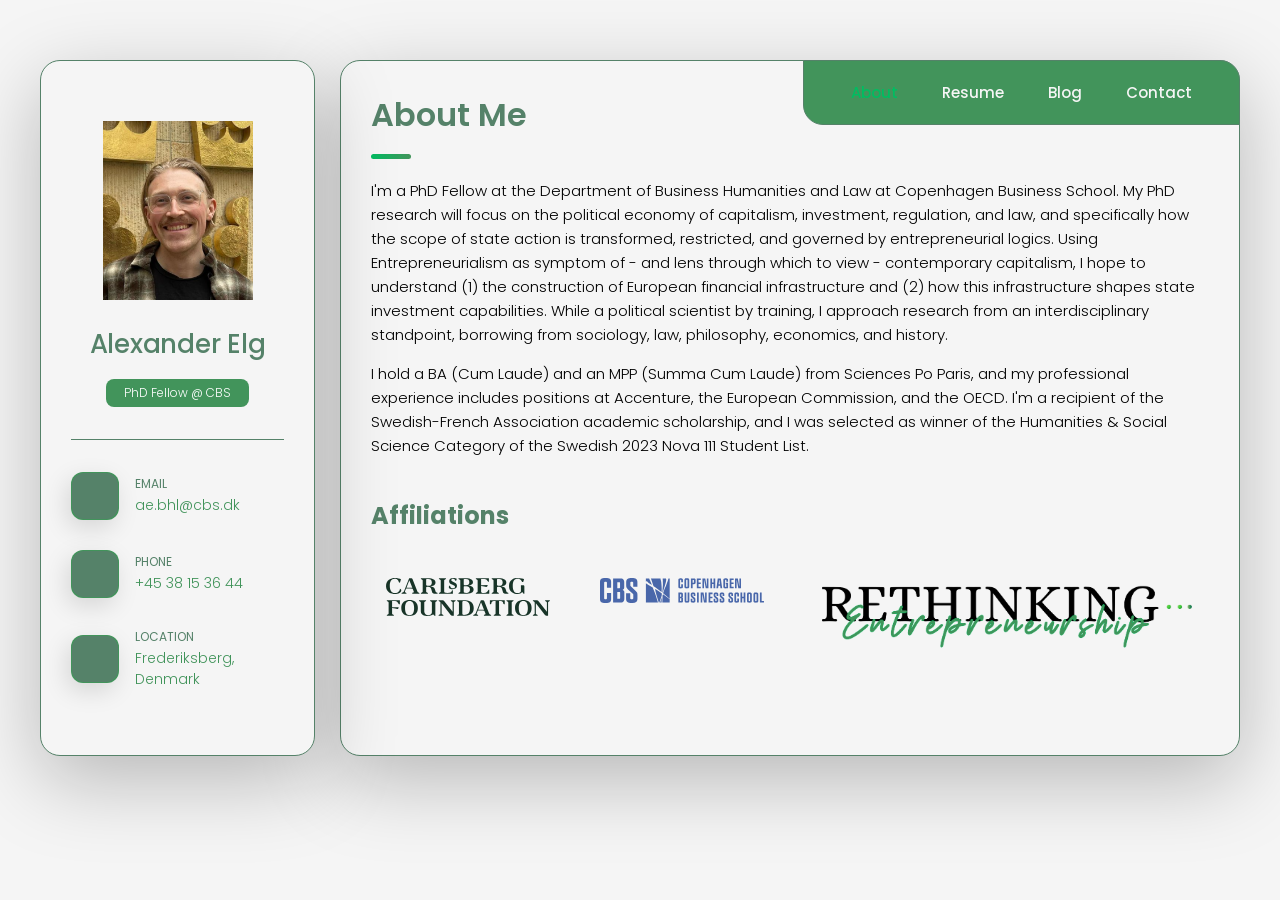
==== index.html @ 0d7ee481 "Update index.html" ====
<!DOCTYPE html>
<html lang="en">

<head>
  <meta charset="UTF-8">
  <meta http-equiv="X-UA-Compatible" content="IE=edge">
  <meta name="viewport" content="width=device-width, initial-scale=1.0">
  <title>Alexander Elg</title>

  <!--
    - favicon
  -->
  <link rel="shortcut icon" href="./assets/images/Entrepreneurship.png" type="image/x-icon">

  <!--
    - custom css link
  -->
  <link rel="stylesheet" href="./assets/css/style.css">

  <!--
    - google font link
  -->
  <link rel="preconnect" href="https://fonts.googleapis.com">
  <link rel="preconnect" href="https://fonts.gstatic.com" crossorigin>
  <link href="https://fonts.googleapis.com/css2?family=Poppins:wght@300;400;500;600&display=swap" rel="stylesheet">
</head>

<body>

  <!--
    - #MAIN
  -->

  <main>

    <!--
      - #SIDEBAR
    -->

    <aside class="sidebar" data-sidebar>

      <div class="sidebar-info">

        <figure class="avatar-box">
          <img src="./assets/images/profilepic.png" alt="Alexander Elg" width="80">
        </figure>

        <div class="info-content">
          <h1 class="name" title="Alexander Elg">Alexander Elg</h1>

          <p class="title">PhD Fellow @ CBS</p>
        </div>

        <button class="info_more-btn" data-sidebar-btn>
          <span>Show Contacts</span>

          <ion-icon name="chevron-down"></ion-icon>
        </button>

      </div>

      <div class="sidebar-info_more">

        <div class="separator"></div>

        <ul class="contacts-list">

          <li class="contact-item">

            <div class="icon-box">
              <ion-icon name="mail-outline"></ion-icon>
            </div>

            <div class="contact-info">
              <p class="contact-title">Email</p>

              <a href="mailto:ae.bhl@cbs.dk" class="contact-link">ae.bhl@cbs.dk</a>
            </div>

          </li>

          <li class="contact-item">

            <div class="icon-box">
              <ion-icon name="phone-portrait-outline"></ion-icon>
            </div>

            <div class="contact-info">
              <p class="contact-title">Phone</p>

              <a href="tel:+4538153644" class="contact-link">+45 38 15 36 44</a>
            </div>

          </li>

          <li class="contact-item">

            <div class="icon-box">
              <ion-icon name="location-outline"></ion-icon>
            </div>

            <div class="contact-info">
              <p class="contact-title">Location</p>

              <address>Frederiksberg, Denmark</address>
            </div>

          </li>

        </ul>

        <div class="separator"></div>

        <ul class="social-list">

          <li class="social-item">
            <a href="https://www.linkedin.com/in/alexanderelg/" class="social-link">
              <ion-icon name="logo-linkedin"></ion-icon>
            </a>
          </li>

          <li class="social-item">
            <a href="https://twitter.com/caeelg" class="social-link">
              <ion-icon name="logo-twitter"></ion-icon>
            </a>
          </li>

          <li class="social-item">
            <a href="#" class="social-link">
              <ion-icon name="logo-instagram"></ion-icon>
            </a>
          </li>

        </ul>

      </div>

    </aside>





    <!--
      - #main-content
    -->

    <div class="main-content">

      <!--
        - #NAVBAR
      -->

      <nav class="navbar">

        <ul class="navbar-list">

          <li class="navbar-item">
            <button class="navbar-link  active" data-nav-link>About</button>
          </li>

          <li class="navbar-item">
            <button class="navbar-link" data-nav-link>Resume</button>
          </li>
          <li class="navbar-item">
            <button class="navbar-link" data-nav-link>Blog</button>
          </li>
          <li class="navbar-item">
            <button class="navbar-link" data-nav-link>Contact</button>
          </li>

        </ul>

      </nav>





      <!--
        - #ABOUT
            <li class="navbar-item">
            <button class="navbar-link" data-nav-link>Research</button>
          </li>
      -->

      <article class="about  active" data-page="about">

        <header>
          <h2 class="h2 article-title">About me</h2>
        </header>

        <section class="about-text">
          <p>
           I'm a PhD Fellow at the Department of Business Humanities and Law at Copenhagen Business School. 
            My PhD research will focus on the political economy of capitalism, investment, regulation, and law, 
            and specifically how the scope of state action is transformed, restricted, and governed by entrepreneurial logics. 
            Using Entrepreneurialism as symptom of - and lens through which to view - contemporary capitalism, 
            I hope to understand (1) the construction of European financial infrastructure and 
            (2) how this infrastructure shapes state investment capabilities. While a political scientist by training, 
            I approach research from an interdisciplinary standpoint, borrowing from sociology, law, philosophy, economics, and history.
          </p>

          <p>
          I hold a BA (Cum Laude) and an MPP (Summa Cum Laude) from Sciences Po Paris, 
            and my professional experience includes positions at Accenture, the European Commission, 
            and the OECD. I'm a recipient of the Swedish-French Association academic scholarship, 
            and I was selected as winner of the Humanities & Social Science Category of the Swedish 2023 Nova 111 Student List.

          </p>
        </section>


        <!--
          - service
      
        
        <section class="service">

          <h3 class="h3 service-title">Publications</h3>

          <ul class="service-list">

            <li class="service-item">

              <div class="service-icon-box">
                <img src="./assets/images/icon-design.svg
                " alt="design icon" width="40">
              </div>

              <div class="service-content-box">
                <h4 class="h4 service-item-title">Web design</h4>

                <p class="service-item-text">
                  The most modern and high-quality design made at a professional level.
                </p>
              </div>

            </li>

            <li class="service-item">

              <div class="service-icon-box">
                <img src="./assets/images/icon-dev.svg" alt="Web development icon" width="40">
              </div>

              <div class="service-content-box">
                <h4 class="h4 service-item-title">Web development</h4>

                <p class="service-item-text">
                  High-quality development of sites at the professional level.
                </p>
              </div>

            </li>

            <li class="service-item">

              <div class="service-icon-box">
                <img src="./assets/images/icon-app.svg" alt="mobile app icon" width="40">
              </div>

              <div class="service-content-box">
                <h4 class="h4 service-item-title">Mobile apps</h4>

                <p class="service-item-text">
                  Professional development of applications for iOS and Android.
                </p>
              </div>

            </li>

            <li class="service-item">

              <div class="service-icon-box">
                <img src="./assets/images/icon-photo.svg" alt="camera icon" width="40">
              </div>

              <div class="service-content-box">
                <h4 class="h4 service-item-title">Photography</h4>

                <p class="service-item-text">
                  I make high-quality photos of any category at a professional level.
                </p>
              </div>

            </li>

          </ul>

        </section>

        -->
        <!--
          - testimonials
        -->
        <!--
        <section class="testimonials">

          <h3 class="h3 testimonials-title">Testimonials</h3>

          <ul class="testimonials-list has-scrollbar">

            <li class="testimonials-item">
              <div class="content-card" data-testimonials-item>

                <figure class="testimonials-avatar-box">
                  <img src="./assets/images/avatar-1.png" alt="Daniel lewis" width="60" data-testimonials-avatar>
                </figure>

                <h4 class="h4 testimonials-item-title" data-testimonials-title>Daniel lewis</h4>

                <div class="testimonials-text" data-testimonials-text>
                  <p>
                    Richard was hired to create a corporate identity. We were very pleased with the work done. She has a
                    lot of experience
                    and is very concerned about the needs of client. Lorem ipsum dolor sit amet, ullamcous cididt
                    consectetur adipiscing
                    elit, seds do et eiusmod tempor incididunt ut laborels dolore magnarels alia.
                  </p>
                </div>

              </div>
            </li>

            <li class="testimonials-item">
              <div class="content-card" data-testimonials-item>

                <figure class="testimonials-avatar-box">
                  <img src="./assets/images/avatar-2.png" alt="Jessica miller" width="60" data-testimonials-avatar>
                </figure>

                <h4 class="h4 testimonials-item-title" data-testimonials-title>Jessica miller</h4>

                <div class="testimonials-text" data-testimonials-text>
                  <p>
                    Richard was hired to create a corporate identity. We were very pleased with the work done. She has a
                    lot of experience
                    and is very concerned about the needs of client. Lorem ipsum dolor sit amet, ullamcous cididt
                    consectetur adipiscing
                    elit, seds do et eiusmod tempor incididunt ut laborels dolore magnarels alia.
                  </p>
                </div>

              </div>
            </li>

            <li class="testimonials-item">
              <div class="content-card" data-testimonials-item>

                <figure class="testimonials-avatar-box">
                  <img src="./assets/images/avatar-3.png" alt="Emily evans" width="60" data-testimonials-avatar>
                </figure>

                <h4 class="h4 testimonials-item-title" data-testimonials-title>Emily evans</h4>

                <div class="testimonials-text" data-testimonials-text>
                  <p>
                    Richard was hired to create a corporate identity. We were very pleased with the work done. She has a
                    lot of experience
                    and is very concerned about the needs of client. Lorem ipsum dolor sit amet, ullamcous cididt
                    consectetur adipiscing
                    elit, seds do et eiusmod tempor incididunt ut laborels dolore magnarels alia.
                  </p>
                </div>

              </div>
            </li>

            <li class="testimonials-item">
              <div class="content-card" data-testimonials-item>

                <figure class="testimonials-avatar-box">
                  <img src="./assets/images/avatar-4.png" alt="Henry william" width="60" data-testimonials-avatar>
                </figure>

                <h4 class="h4 testimonials-item-title" data-testimonials-title>Henry william</h4>

                <div class="testimonials-text" data-testimonials-text>
                  <p>
                    Richard was hired to create a corporate identity. We were very pleased with the work done. She has a
                    lot of experience
                    and is very concerned about the needs of client. Lorem ipsum dolor sit amet, ullamcous cididt
                    consectetur adipiscing
                    elit, seds do et eiusmod tempor incididunt ut laborels dolore magnarels alia.
                  </p>
                </div>

              </div>
            </li>

          </ul>

        </section>


        <!--
          - testimonials modal
        -->

        <div class="modal-container" data-modal-container>

          <div class="overlay" data-overlay></div>

          <section class="testimonials-modal">

            <button class="modal-close-btn" data-modal-close-btn>
              <ion-icon name="close-outline"></ion-icon>
            </button>

            <div class="modal-img-wrapper">
              <figure class="modal-avatar-box">
                <img src="./assets/images/avatar-1.png" alt="Daniel lewis" width="80" data-modal-img>
              </figure>

              <img src="./assets/images/icon-quote.svg" alt="quote icon">
            </div>

            <div class="modal-content">

              <h4 class="h3 modal-title" data-modal-title>Daniel lewis</h4>

              <time datetime="2021-06-14">14 June, 2021</time>

              <div data-modal-text>
                <p>
                  Richard was hired to create a corporate identity. We were very pleased with the work done. She has a
                  lot of experience
                  and is very concerned about the needs of client. Lorem ipsum dolor sit amet, ullamcous cididt
                  consectetur adipiscing
                  elit, seds do et eiusmod tempor incididunt ut laborels dolore magnarels alia.
                </p>
              </div>

            </div>

          </section>

        </div>

        <!--
          - clients
        -->

        <section class="clients">

          <h3 class="h3 clients-title">Affiliations</h3>

          <ul class="clients-list has-scrollbar">

            <li class="clients-item">
              <a href="https://www.carlsbergfondet.dk/en">
                <img src="./assets/images/CBgreen.svg" alt="client logo">
              </a>
            </li>

            <li class="clients-item">
              <a href="https://www.cbs.dk/en">
                <img src="./assets/images/CBSlogo_extended_rgb_blue.svg" alt="client logo">
              </a>
            </li>

            <li class="clients-item">
              <a href="https://www.rethinkingentrepreneurship.com/">
                <img src="./assets/images/reship.png" alt="client logo">
              </a>
            </li>

          </ul>

        </section>

      </article>





      <!--
        - #RESUME
      -->

      <article class="resume" data-page="resume">

        <header>
          <h2 class="h2 article-title">Resume</h2>
        </header>

        <section class="timeline">

          <div class="title-wrapper">
            <div class="icon-box">
              <ion-icon name="book-outline"></ion-icon>
            </div>

            <h3 class="h3">Education</h3>
          </div>

          <ol class="timeline-list">

            <li class="timeline-item">

              <h4 class="h4 timeline-item-title">Sciences Po Paris</h4>

              <span>2021 — 2023</span>

              <p class="timeline-text">
                Master of Public Policy, Management & Public Affairs and Political Science Research (summa cum laude/top 1 %).
              <p class="timeline-text"> I was selected as one of 20 Sciences Po students to participate in the 2022 Global Public Policy Network conference </p>
              <p class="timeline-text"> I was selected as one of 10 students from the School of Public Affairs to take part in the Research Track: an intensive research-focused programme on top of my regular course load preparing me for a career in social science research</p>
              </p>

            </li>

            <li class="timeline-item">

              <h4 class="h4 timeline-item-title">McGill University</h4>

              <span>2018 — 2019</span>

              <p class="timeline-text">
              Exchange year  
              </p>
              <p class="timeline-text">
                Activities and societies: Staff Writer for the European Students' Society
                Member of the Cross-country Skiing Team
              </p>

            </li>

            <li class="timeline-item">

              <h4 class="h4 timeline-item-title">Sciences Po Paris</h4>

              <span>2016 — 2019</span>

              <p class="timeline-text">
                BA, Political Science and International Law (cum laude/top 10 %)
              </p>
              <p class="timeline-text">
                Activities and societies: Volleyball team, cheerleading team, arts magazine, musical association
              </p>

            </li>

          </ol>

        </section>

        <section class="timeline">

          <div class="title-wrapper">
            <div class="icon-box">
              <ion-icon name="book-outline"></ion-icon>
            </div>

            <h3 class="h3">Experience</h3>
          </div>

          <ol class="timeline-list">

            <li class="timeline-item">

              <h4 class="h4 timeline-item-title"> Intern @ OECD</h4>

              <span>May 2022 — August 2022</span>

              <p class="timeline-text">
                As public policy intern at the OECD (CFE/EST division), I performed highquality research under the auspices of the "SME Scale-Up Phase II"-project (co-funded with the European Commission) to better understand the role of network linkages in SME internationalisation efforts. The work primarily involved policy mapping, framework conceptualisation, and report drafting.
              </p>

            </li>

            <li class="timeline-item">

              <h4 class="h4 timeline-item-title">Legal and Policy Assistant @ European Commission</h4>

              <span>Mar 2021 — Sep 2021</span>

              <p class="timeline-text">
                As Legal and Policy Assistant at DG GROW, I provided qualified support to line units and coordinated the competition policy-related inputs of DG GROW, DG CNECT, and DG DEFIS to the Commission's 2022 Work Programme, in addition to serving as the case handler for COVID-related State Aid notifications.
              </p>
              <p class="timeline-text">
                As part of DG GROW's Competition Team, I followed- and helped coordinate the directorate's position on various competition policy initiatives. These principally included the Vertical- and Horizontal Block Exemption Regulations and their associated Guidelines; the Climate-, Energy-, and Environmental Aid Guidelines; and the clarification of certain competition law principles applicable to the solo self-employed. Additionally, I served as the case handler for COVID-related State Aid notifications.
              </p>
              <p class="timeline-text">
                As part of DG GROW's Postal Services Team, I contributed to the evaluations of the Postal Services Directive and the Cross-Border Parcel Regulation, by among other things building a database of user needs surveys across the Union. I also attended meetings with the Universal Postal Union and a range of different stakeholders in the sector, from national postal services to international logistics companies to trailblazers in the parcel locker segment. I gained a solid understanding of the European postal- and logistics market, both from a regulatory and a business standpoint.
              </p>
              <p class="timeline-text">
                As part of DG GROW's concessions team, I contributed to the evaluation of the Concessions Directive, and gained valuable insights about water governance in Europe as part of the evaluation of the drinking water exclusion of that directive.
              </p>

            </li>

            <li class="timeline-item">

              <h4 class="h4 timeline-item-title">Content Review Analyst @ Accenture</h4>

              <span>Aug 2019 — Jan 2020</span>

              <p class="timeline-text">
                I performed quality control and policy compliance overview for media content aimed primarily at the Nordic market in order to ensure that what was delivered to the final costumer was in line with local laws and regulations. The role included continuous compliance monitoring, close communication and collaboration with both the client and the content delivery partners, and beta-testing of new tools and workflows for the client.
              </p>

            </li>

          </ol>

        </section>
        <!--
        <section class="skill">

          <h3 class="h3 skills-title">My skills</h3>

          <ul class="skills-list content-card">

            <li class="skills-item">

              <div class="title-wrapper">
                <h5 class="h5">Web design</h5>
                <data value="80">80%</data>
              </div>

              <div class="skill-progress-bg">
                <div class="skill-progress-fill" style="width: 80%;"></div>
              </div>

            </li>

            <li class="skills-item">

              <div class="title-wrapper">
                <h5 class="h5">Graphic design</h5>
                <data value="70">70%</data>
              </div>

              <div class="skill-progress-bg">
                <div class="skill-progress-fill" style="width: 70%;"></div>
              </div>

            </li>

            <li class="skills-item">

              <div class="title-wrapper">
                <h5 class="h5">Branding</h5>
                <data value="90">90%</data>
              </div>

              <div class="skill-progress-bg">
                <div class="skill-progress-fill" style="width: 90%;"></div>
              </div>

            </li>

            <li class="skills-item">

              <div class="title-wrapper">
                <h5 class="h5">WordPress</h5>
                <data value="50">50%</data>
              </div>

              <div class="skill-progress-bg">
                <div class="skill-progress-fill" style="width: 50%;"></div>
              </div>

            </li>

          </ul>

        </section>
-->
      </article>





      <!--
        - #PORTFOLIO
      -->

      <article class="research" data-page="research">

        <header>
          <h2 class="h2 article-title">Research</h2>
        </header>

        <section class="projects">

          <ul class="filter-list">

            <li class="filter-item">
              <button class="active" data-filter-btn>All</button>
            </li>

            <li class="filter-item">
              <button data-filter-btn>Web design</button>
            </li>

            <li class="filter-item">
              <button data-filter-btn>Applications</button>
            </li>

            <li class="filter-item">
              <button data-filter-btn>Web development</button>
            </li>

          </ul>

          <div class="filter-select-box">

            <button class="filter-select" data-select>

              <div class="select-value" data-selecct-value>Select category</div>

              <div class="select-icon">
                <ion-icon name="chevron-down"></ion-icon>
              </div>

            </button>

            <ul class="select-list">

              <li class="select-item">
                <button data-select-item>All</button>
              </li>

              <li class="select-item">
                <button data-select-item>Web design</button>
              </li>

              <li class="select-item">
                <button data-select-item>Applications</button>
              </li>

              <li class="select-item">
                <button data-select-item>Web development</button>
              </li>

            </ul>

          </div>

          <ul class="project-list">

            <li class="project-item  active" data-filter-item data-category="web development">
              <a href="#">

                <figure class="project-img">
                  <div class="project-item-icon-box">
                    <ion-icon name="eye-outline"></ion-icon>
                  </div>

                  <img src="./assets/images/project-1.jpg" alt="finance" loading="lazy">
                </figure>

                <h3 class="project-title">Finance</h3>

                <p class="project-category">Web development</p>

              </a>
            </li>

            <li class="project-item  active" data-filter-item data-category="web development">
              <a href="#">

                <figure class="project-img">
                  <div class="project-item-icon-box">
                    <ion-icon name="eye-outline"></ion-icon>
                  </div>

                  <img src="./assets/images/project-2.png" alt="orizon" loading="lazy">
                </figure>

                <h3 class="project-title">Orizon</h3>

                <p class="project-category">Web development</p>

              </a>
            </li>

            <li class="project-item  active" data-filter-item data-category="web design">
              <a href="#">

                <figure class="project-img">
                  <div class="project-item-icon-box">
                    <ion-icon name="eye-outline"></ion-icon>
                  </div>

                  <img src="./assets/images/project-3.jpg" alt="fundo" loading="lazy">
                </figure>

                <h3 class="project-title">Fundo</h3>

                <p class="project-category">Web design</p>

              </a>
            </li>

            <li class="project-item  active" data-filter-item data-category="applications">
              <a href="#">

                <figure class="project-img">
                  <div class="project-item-icon-box">
                    <ion-icon name="eye-outline"></ion-icon>
                  </div>

                  <img src="./assets/images/project-4.png" alt="brawlhalla" loading="lazy">
                </figure>

                <h3 class="project-title">Brawlhalla</h3>

                <p class="project-category">Applications</p>

              </a>
            </li>

            <li class="project-item  active" data-filter-item data-category="web design">
              <a href="#">

                <figure class="project-img">
                  <div class="project-item-icon-box">
                    <ion-icon name="eye-outline"></ion-icon>
                  </div>

                  <img src="./assets/images/project-5.png" alt="dsm." loading="lazy">
                </figure>

                <h3 class="project-title">DSM.</h3>

                <p class="project-category">Web design</p>

              </a>
            </li>

            <li class="project-item  active" data-filter-item data-category="web design">
              <a href="#">

                <figure class="project-img">
                  <div class="project-item-icon-box">
                    <ion-icon name="eye-outline"></ion-icon>
                  </div>

                  <img src="./assets/images/project-6.png" alt="metaspark" loading="lazy">
                </figure>

                <h3 class="project-title">MetaSpark</h3>

                <p class="project-category">Web design</p>

              </a>
            </li>

            <li class="project-item  active" data-filter-item data-category="web development">
              <a href="#">

                <figure class="project-img">
                  <div class="project-item-icon-box">
                    <ion-icon name="eye-outline"></ion-icon>
                  </div>

                  <img src="./assets/images/project-7.png" alt="summary" loading="lazy">
                </figure>

                <h3 class="project-title">Summary</h3>

                <p class="project-category">Web development</p>

              </a>
            </li>

            <li class="project-item  active" data-filter-item data-category="applications">
              <a href="#">

                <figure class="project-img">
                  <div class="project-item-icon-box">
                    <ion-icon name="eye-outline"></ion-icon>
                  </div>

                  <img src="./assets/images/project-8.jpg" alt="task manager" loading="lazy">
                </figure>

                <h3 class="project-title">Task Manager</h3>

                <p class="project-category">Applications</p>

              </a>
            </li>

            <li class="project-item  active" data-filter-item data-category="web development">
              <a href="#">

                <figure class="project-img">
                  <div class="project-item-icon-box">
                    <ion-icon name="eye-outline"></ion-icon>
                  </div>

                  <img src="./assets/images/project-9.png" alt="arrival" loading="lazy">
                </figure>

                <h3 class="project-title">Arrival</h3>

                <p class="project-category">Web development</p>

              </a>
            </li>

          </ul>

        </section>

      </article>





      <!--
        - #BLOG
      -->

      <article class="blog" data-page="blog">

        <header>
          <h2 class="h2 article-title">Blog</h2>
        </header>

        <section class="blog-posts">

          <ul class="blog-posts-list">

            <li class="blog-post-item">
              <a href="#">

                <figure class="blog-banner-box">
                  <img src="./assets/images/time.jpg" alt="Time" loading="lazy">
                </figure>

                <div class="blog-content">

                  <div class="blog-meta">
                    <p class="blog-category">Miscellaneous</p>

                    <span class="dot"></span>

                    <time datetime="2022-02-23">Nov 30, 2023</time>
                  </div>

                  <h3 class="h3 blog-item-title">About time</h3>

                  <p class="blog-text">
                    I have recently been thinking a lot about how we relate to time.
                  </p>

                </div>

              </a>
            </li>

            

          </ul>

        </section>

      </article>





      <!--
        - #CONTACT
      -->

      <article class="contact" data-page="contact">

        <header>
          <h2 class="h2 article-title">Contact</h2>
        </header>

        <section class="mapbox" data-mapbox>
          <figure>
            <iframe src="https://www.google.com/maps/embed?pb=!1m14!1m12!1m3!1d3629.0476289180624!2d12.526794508670264!3d55.680666661837584!2m3!1f0!2f0!3f0!3m2!1i1024!2i768!4f13.1!5e0!3m2!1sen!2sse!4v1701353109496!5m2!1sen!2sse" 
              width="400" height="300" loading="lazy"></iframe>
          </figure>
        </section>

        <section class="contact-form">

          <h3 class="h3 form-title">Contact Form</h3>

          <form action="#" class="form" data-form>

            <div class="input-wrapper">
              <input type="text" name="fullname" class="form-input" placeholder="Full name" required data-form-input>

              <input type="email" name="email" class="form-input" placeholder="Email address" required data-form-input>
            </div>

            <textarea name="message" class="form-input" placeholder="Your Message" required data-form-input></textarea>

            <button class="form-btn" type="submit" disabled data-form-btn>
              <ion-icon name="paper-plane"></ion-icon>
              <span>Send Message</span>
            </button>

          </form>

        </section>

      </article>

    </div>

  </main>






  <!--
    - custom js link
  -->
  <script src="./assets/js/script.js"></script>

  <!--
    - ionicon link
  -->
  <script type="module" src="https://unpkg.com/ionicons@5.5.2/dist/ionicons/ionicons.esm.js"></script>
  <script nomodule src="https://unpkg.com/ionicons@5.5.2/dist/ionicons/ionicons.js"></script>

</body>

</html>
---- assets/css/style.css ----
/*-----------------------------------*\
  #style.css
\*-----------------------------------*/


/**
 * copyright 2022 @codewithsadee
 */





/*-----------------------------------*\
  #CUSTOM PROPERTY
\*-----------------------------------*/

:root {

  /**
   * colors
   */

  /* gradient */

  --bg-gradient-onyx: linear-gradient(
    to bottom right, 
    hsl(240, 1%, 25%) 3%, 
    hsl(0, 0%, 19%) 97%
  );
  --bg-gradient-jet: linear-gradient(
    to bottom right, 
    hsla(240, 1%, 18%, 0.251) 0%, 
    hsla(240, 2%, 11%, 0) 100%
  ), hsl(240, 2%, 13%);
  --bg-gradient-yellow-1: linear-gradient(
    to bottom right, 
    hsl(45, 100%, 71%) 0%, 
    hsla(36, 100%, 69%, 0) 50%
  );
  --bg-gradient-yellow-2: linear-gradient(
    135deg, 
    hsla(45, 100%, 71%, 0.251) 0%, 
    hsla(35, 100%, 68%, 0) 59.86%
  ), hsl(240, 2%, 13%);
  --border-gradient-onyx: linear-gradient(
    to bottom right, 
    hsl(0, 0%, 25%) 0%, 
    hsla(0, 0%, 25%, 0) 50%
  );
  --border-gradient-green: linear-gradient(
    to bottom right,
    hsl(138, 38%, 42%) 0%,
    hsla(0,0,96%,0) 50%
  );
  --text-gradient-yellow: linear-gradient(
    to right, 
    hsl(45, 100%, 72%), 
    hsl(35, 100%, 68%)
  );
  --text-gradient-green: linear-gradient(
    to right,
    hsl(151, 100%, 37%),
    hsl(138, 38%, 42%)
  );

  /* solid */

  --jet: hsl(0, 0%, 22%);
  --green-middle: hsl(138, 38%, 42%);
  --green-dark: hsl(147, 21%, 42%);
  --green-light: hsl(151, 100%, 37%);
  --black: hsl(0, 0%, 0%);
  --bgwhite: hsl(0, 0%, 96%);
  
  --onyx: hsl(240, 1%, 17%);
  --eerie-black-1: hsl(240, 2%, 13%);
  --eerie-black-2: hsl(240, 2%, 12%);
  --smoky-black: hsl(0, 0%, 7%);
  --white-1: hsl(0, 0%, 100%);
  --white-2: hsl(0, 0%, 98%);
  --orange-yellow-crayola: hsl(45, 100%, 72%);
  --vegas-gold: hsl(45, 54%, 58%);
  --light-gray: hsl(0, 0%, 84%);
  --light-gray-70: hsla(0, 0%, 84%, 0.7);
  --bittersweet-shimmer: hsl(0, 43%, 51%);

  /**
   * typography
   */

  /* font-family */
  --ff-poppins: 'Poppins', sans-serif;

  /* font-size */
  --fs-1: 24px;
  --fs-2: 18px;
  --fs-3: 17px;
  --fs-4: 16px;
  --fs-5: 15px;
  --fs-6: 14px;
  --fs-7: 13px;
  --fs-8: 11px;

  /* font-weight */
  --fw-300: 300;
  --fw-400: 400;
  --fw-500: 500;
  --fw-600: 600;

  /**
   * shadow
   */
  
  --shadow-1: -4px 8px 24px hsla(0, 0%, 0%, 0.25);
  --shadow-2: 0 16px 30px hsla(0, 0%, 0%, 0.25);
  --shadow-3: 0 16px 40px hsla(0, 0%, 0%, 0.25);
  --shadow-4: 0 25px 50px hsla(0, 0%, 0%, 0.15);
  --shadow-5: 0 24px 80px hsla(0, 0%, 0%, 0.25);

  /**
   * transition
   */

  --transition-1: 0.25s ease;
  --transition-2: 0.5s ease-in-out;

}





/*-----------------------------------*\
  #RESET
\*-----------------------------------*/

*, *::before, *::after {
  margin: 0;
  padding: 0;
  box-sizing: border-box;
}

a { text-decoration: none; }

li { list-style: none; }

img, ion-icon, a, button, time, span { display: block; }

button {
  font: inherit;
  background: none;
  border: none;
  text-align: left;
  cursor: pointer;
}

input, textarea {
  display: block;
  width: 100%;
  background: none;
  font: inherit;
}

::selection {
  background: var(--green-light);
  color: var(--bgwhite);
}

:focus { outline-color: var(--green-light); }

html { font-family: var(--ff-poppins); }

body { background: var(--bgwhite); }





/*-----------------------------------*\
  #REUSED STYLE
\*-----------------------------------*/

.sidebar,
article {
  background: var(--bgwhite);
  border: 1px solid var(--green-dark);
  border-radius: 20px;
  padding: 15px;
  box-shadow: var(--shadow-1);
  z-index: 1;
}

.separator {
  width: 100%;
  height: 1px;
  background: var(--green-dark);
  margin: 16px 0;
}

.icon-box {
  position: relative;
  background: var(--green-middle);
  width: 30px;
  height: 30px;
  border-radius: 8px;
  display: flex;
  justify-content: center;
  align-items: center;
  font-size: 16px;
  color: var(--bgwhite);
  box-shadow: var(--shadow-1);
  z-index: 1;
}

.icon-box::before {
  content: "";
  position: absolute;
  inset: 1px;
  background: var(--green-dark);
  border-radius: inherit;
  z-index: -1;
}

.icon-box ion-icon { --ionicon-stroke-width: 35px; }

article { display: none; }

article.active {
  display: block;
  animation: fade 0.5s ease backwards;
}

@keyframes fade {
  0% { opacity: 0; }
  100% { opacity: 1; }
}

.h2,
.h3,
.h4,
.h5 {
  color: var(--green-dark);
  text-transform: capitalize;
}

.h2 { font-size: var(--fs-1); }

.h3 { font-size: var(--fs-2); }

.h4 { font-size: var(--fs-4); }

.h5 {
  font-size: var(--fs-7);
  font-weight: var(--fw-500);
}

.article-title {
  position: relative;
  padding-bottom: 7px;
}

.article-title::after {
  content: "";
  position: absolute;
  bottom: 0;
  left: 0;
  width: 30px;
  height: 3px;
  background: var(--text-gradient-green);
  border-radius: 3px;
}

.has-scrollbar::-webkit-scrollbar {
  width: 5px; /* for vertical scrollbar */
  height: 5px; /* for horizontal scrollbar */
}

.has-scrollbar::-webkit-scrollbar-track {
  background: var(--green-dark);
  border-radius: 5px;
}

.has-scrollbar::-webkit-scrollbar-thumb {
  background: var(--green-dark);
  border-radius: 5px;
}

.has-scrollbar::-webkit-scrollbar-button { width: 20px; }

.content-card {
  position: relative;
  background: var(--green-dark);
  padding: 15px;
  padding-top: 45px;
  border-radius: 14px;
  box-shadow: var(--shadow-2);
  cursor: pointer;
  z-index: 1;
}

.content-card::before {
  content: "";
  position: absolute;
  inset: 1px;
  background: var(--green-light);
  border-radius: inherit;
  z-index: -1;
}





/*-----------------------------------*\
  #MAIN
\*-----------------------------------*/

main {
  margin: 15px 12px;
  margin-bottom: 75px;
  min-width: 259px;
}





/*-----------------------------------*\
  #SIDEBAR
\*-----------------------------------*/

.sidebar {
  margin-bottom: 15px;
  max-height: 112px;
  overflow: hidden;
  transition: var(--transition-2);
}

.sidebar.active { max-height: 405px; }

.sidebar-info {
  position: relative;
  display: flex;
  justify-content: flex-start;
  align-items: center;
  gap: 15px;
}

.avatar-box {
  background: var(--bgwhite);
  border-radius: 20px;
}

.info-content .name {
  color: var(--green-dark);
  font-size: var(--fs-3);
  font-weight: var(--fw-500);
  letter-spacing: -0.25px;
  margin-bottom: 10px;
}

.info-content .title {
  color: var(--white-1);
  background: var(--green-middle);
  font-size: var(--fs-8);
  font-weight: var(--fw-300);
  width: max-content;
  padding: 3px 12px;
  border-radius: 8px;
}

.info_more-btn {
  position: absolute;
  top: -15px;
  right: -15px;
  border-radius: 0 15px;
  font-size: 13px;
  color: var(--bgwhite);
  background: var(--green-middle);
  padding: 10px;
  box-shadow: var(--shadow-2);
  transition: var(--transition-1);
  z-index: 1;
}

.info_more-btn::before {
  content: "";
  position: absolute;
  inset: 1px;
  border-radius: inherit;
  background: var(--green-middle);
  transition: var(--transition-1);
  z-index: -1;
}

.info_more-btn:hover,
.info_more-btn:focus { background: var(--green-dark); }

.info_more-btn:hover::before,
.info_more-btn:focus::before { background: var(--green-dark); }

.info_more-btn span { display: none; }

.sidebar-info_more {
  opacity: 0;
  visibility: hidden;
  transition: var(--transition-2);
}

.sidebar.active .sidebar-info_more {
  opacity: 1;
  visibility: visible;
}

.contacts-list {
  display: grid;
  grid-template-columns: 1fr;
  gap: 16px;
}

.contact-item {
  min-width: 100%;
  display: flex;
  align-items: center;
  gap: 16px;
}

.contact-info {
  max-width: calc(100% - 46px);
  width: calc(100% - 46px);
}

.contact-title {
  color: var(--green-dark);
  font-size: var(--fs-8);
  text-transform: uppercase;
  margin-bottom: 2px;
}

.contact-info :is(.contact-link, time, address) {
  color: var(--green-middle);
  font-size: var(--fs-7);
}

.contact-info address { font-style: normal; }

.social-list {
  display: flex;
  justify-content: flex-start;
  align-items: center;
  gap: 15px;
  padding-bottom: 4px;
  padding-left: 7px;
}

.social-item .social-link {
  color: var(--green-dark);
  font-size: 18px;
}


.social-item .social-link:hover { color: var(--green-light); }





/*-----------------------------------*\
  #NAVBAR
\*-----------------------------------*/

.navbar {
  position: fixed;
  bottom: 0;
  left: 0;
  width: 100%;
  background: var(--green-middle);
  backdrop-filter: blur(10px);
  border: 1px solid var(--green-dark);
  border-radius: 12px 12px 0 0;
  box-shadow: var(--shadow-2);
  z-index: 5;
}

.navbar-list {
  display: flex;
  flex-wrap: wrap;
  justify-content: center;
  align-items: center;
  padding: 0 10px;
}

.navbar-link {
  color: var(--bgwhite);
  font-size: var(--fs-8);
  padding: 20px 7px;
  transition: color var(--transition-1);
}

.navbar-link:hover,
.navbar-link:focus { color: var(--light-gray-70); }

.navbar-link.active { color: var(--green-light); }





/*-----------------------------------*\
  #ABOUT
\*-----------------------------------*/

.about .article-title { margin-bottom: 15px; }

.about-text {
  color: var(--black);
  font-size: var(--fs-6);
  font-weight: var(--fw-300);
  line-height: 1.6;
}

.about-text p { margin-bottom: 15px; }



/**
 * #service 
 */

.service { margin-bottom: 35px; }

.service-title { margin-bottom: 20px; }

.service-list {
  display: grid;
  grid-template-columns: 1fr;
  gap: 20px;
}

.service-item {
  position: relative;
  background: var(--border-gradient-onyx);
  padding: 20px;
  border-radius: 14px;
  box-shadow: var(--shadow-2);
  z-index: 1;
}

.service-item::before {
  content: "";
  position: absolute;
  inset: 1px;
  background: var(--bg-gradient-jet);
  border-radius: inherit;
  z-index: -1;
}

.service-icon-box { margin-bottom: 10px; }

.service-icon-box img { margin: auto; }

.service-content-box { text-align: center; }

.service-item-title { margin-bottom: 7px; }

.service-item-text {
  color: var(--light-gray);
  font-size: var(--fs-6);
  font-weight: var(--fw-3);
  line-height: 1.6;
}


/**
 * #testimonials 
 */

.testimonials { margin-bottom: 30px; }

.testimonials-title { margin-bottom: 20px; }

.testimonials-list {
  display: flex;
  justify-content: flex-start;
  align-items: flex-start;
  gap: 15px;
  margin: 0 -15px;
  padding: 25px 15px;
  padding-bottom: 35px;
  overflow-x: auto;
  scroll-behavior: smooth;
  overscroll-behavior-inline: contain;
  scroll-snap-type: inline mandatory;
}

.testimonials-item {
  min-width: 100%;
  scroll-snap-align: center;
}

.testimonials-avatar-box {
  position: absolute;
  top: 0;
  left: 0;
  transform: translate(15px, -25px);
  background: var(--bg-gradient-onyx);
  border-radius: 14px;
  box-shadow: var(--shadow-1);
}

.testimonials-item-title { margin-bottom: 7px; }

.testimonials-text {
  color: var(--light-gray);
  font-size: var(--fs-6);
  font-weight: var(--fw-300);
  line-height: 1.6;
  display: -webkit-box;
  line-clamp: 4;
  -webkit-line-clamp: 4;
  -webkit-box-orient: vertical;
  overflow: hidden;
}


/**
 * #testimonials-modal
 */

.modal-container {
  position: fixed;
  top: 0;
  left: 0;
  width: 100%;
  height: 100%;
  display: flex;
  justify-content: center;
  align-items: center;
  overflow-y: auto;
  overscroll-behavior: contain;
  z-index: 20;
  pointer-events: none;
  visibility: hidden;
}

.modal-container::-webkit-scrollbar { display: none; }

.modal-container.active {
  pointer-events: all;
  visibility: visible;
}

.overlay {
  position: fixed;
  top: 0;
  left: 0;
  width: 100%;
  height: 100vh;
  background: hsl(0, 0%, 5%);
  opacity: 0;
  visibility: hidden;
  pointer-events: none;
  z-index: 1;
  transition: var(--transition-1);
}

.overlay.active {
  opacity: 0.8;
  visibility: visible;
  pointer-events: all;
}

.testimonials-modal {
  background: var(--eerie-black-2);
  position: relative;
  padding: 15px;
  margin: 15px 12px;
  border: 1px solid var(--jet);
  border-radius: 14px;
  box-shadow: var(--shadow-5);
  transform: scale(1.2);
  opacity: 0;
  transition: var(--transition-1);
  z-index: 2;
}

.modal-container.active .testimonials-modal {
  transform: scale(1);
  opacity: 1;
}

.modal-close-btn {
  position: absolute;
  top: 15px;
  right: 15px;
  background: var(--onyx);
  border-radius: 8px;
  width: 32px;
  height: 32px;
  display: flex;
  justify-content: center;
  align-items: center;
  color: var(--white-2);
  font-size: 18px;
  opacity: 0.7;
}

.modal-close-btn:hover,
.modal-close-btn:focus { opacity: 1; }

.modal-close-btn ion-icon { --ionicon-stroke-width: 50px; }

.modal-avatar-box {
  background: var(--bg-gradient-onyx);
  width: max-content;
  border-radius: 14px;
  margin-bottom: 15px;
  box-shadow: var(--shadow-2);
}

.modal-img-wrapper > img { display: none; }

.modal-title { margin-bottom: 4px; }

.modal-content time {
  font-size: var(--fs-6);
  color: var(--light-gray-70);
  font-weight: var(--fw-300);
  margin-bottom: 10px;
}

.modal-content p {
  color: var(--light-gray);
  font-size: var(--fs-6);
  font-weight: var(--fw-300);
  line-height: 1.6;
}


/**
 * #clients 
 */

.clients { margin-bottom: 15px; }

.clients-list {
  display: flex;
  justify-content: flex-start;
  align-items: flex-start;
  gap: 15px;
  margin: 0 -15px;
  padding: 25px;
  padding-bottom: 25px;
  overflow-x: auto;
  scroll-behavior: smooth;
  overscroll-behavior-inline: contain;
  scroll-snap-type: inline mandatory;
  scroll-padding-inline: 25px;
}

.clients-item {
  min-width: 50%;
  scroll-snap-align: start;
}

.clients-item img {
  width: 100%;
  transition: var(--transition-1);
}
.clients-item img:hover { filter: grayscale(0); }





/*-----------------------------------*\
  #RESUME
\*-----------------------------------*/

.article-title { margin-bottom: 30px; }


/**
 * education and experience 
 */

.timeline { margin-bottom: 30px; }

.timeline .title-wrapper {
  display: flex;
  align-items: center;
  gap: 15px;
  margin-bottom: 25px;
}

.timeline-list {
  font-size: var(--fs-6);
  margin-left: 45px;
}

.timeline-item { position: relative; }

.timeline-item:not(:last-child) { margin-bottom: 20px; }

.timeline-item-title {
  font-size: var(--fs-6);
  line-height: 1.3;
  margin-bottom: 7px;
}

.timeline-list span {
  color: var(--green-middle);
  font-weight: var(--fw-400);
  line-height: 1.6;
}

.timeline-item:not(:last-child)::before {
  content: "";
  position: absolute;
  top: -25px;
  left: -30px;
  width: 1px;
  height: calc(100% + 50px);
  background: var(--green-dark);
}

.timeline-item::after {
  content: "";
  position: absolute;
  top: 5px;
  left: -33px;
  height: 6px;
  width: 6px;
  background: var(--green-light);
  border-radius: 50%;
  box-shadow: 0 0 0 4px var(--jet);
}

.timeline-text {
  color: var(--black);
  font-weight: var(--fw-300);
  line-height: 1.6;
}


/**
 * skills 
 */

.skills-title { margin-bottom: 20px; }

.skills-list { padding: 20px; }


.skills-item:not(:last-child) { margin-bottom: 15px; }

.skill .title-wrapper {
  display: flex;
  align-items: center;
  gap: 5px;
  margin-bottom: 8px;
}

.skill .title-wrapper data {
  color: var(--green-middle);
  font-size: var(--fs-7);
  font-weight: var(--fw-300);
}

.skill-progress-bg {
  background: var(--green-dark);
  width: 100%;
  height: 8px;
  border-radius: 10px;
}

.skill-progress-fill {
  background: var(--bgwhite);
  height: 100%;
  border-radius: inherit;
}





/*-----------------------------------*\
  #PORTFOLIO
\*-----------------------------------*/

.filter-list { display: none; }

.filter-select-box {
  position: relative;
  margin-bottom: 25px;
}

.filter-select {
  background: var(--eerie-black-2);
  color: var(--light-gray);
  display: flex;
  justify-content: space-between;
  align-items: center;
  width: 100%;
  padding: 12px 16px;
  border: 1px solid var(--jet);
  border-radius: 14px;
  font-size: var(--fs-6);
  font-weight: var(--fw-300);
}

.filter-select.active .select-icon { transform: rotate(0.5turn); }

.select-list {
  background: var(--eerie-black-2);
  position: absolute;
  top: calc(100% + 6px);
  width: 100%;
  padding: 6px;
  border: 1px solid var(--jet);
  border-radius: 14px;
  z-index: 2;
  opacity: 0;
  visibility: hidden;
  pointer-events: none;
  transition: 0.15s ease-in-out;
}

.filter-select.active + .select-list {
  opacity: 1;
  visibility: visible;
  pointer-events: all;
}

.select-item button {
  background: var(--eerie-black-2);
  color: var(--light-gray);
  font-size: var(--fs-6);
  font-weight: var(--fw-300);
  text-transform: capitalize;
  width: 100%;
  padding: 8px 10px;
  border-radius: 8px;
}

.select-item button:hover { --eerie-black-2: hsl(240, 2%, 20%); }

.project-list {
  display: grid;
  grid-template-columns: 1fr;
  gap: 30px;
  margin-bottom: 10px;
}

.project-item { display: none; }

.project-item.active {
  display: block;
  animation: scaleUp 0.25s ease forwards;
}

@keyframes scaleUp {
  0% { transform: scale(0.5); }
  100% { transform: scale(1); }
}

.project-item > a { width: 100%; }

.project-img {
  position: relative;
  width: 100%;
  height: 200px;
  border-radius: 16px;
  overflow: hidden;
  margin-bottom: 15px;
}

.project-img::before {
  content: "";
  position: absolute;
  top: 0;
  left: 0;
  width: 100%;
  height: 100%;
  background: transparent;
  z-index: 1;
  transition: var(--transition-1);
}

.project-item > a:hover .project-img::before { background: hsla(0, 0%, 0%, 0.5); }

.project-item-icon-box {
  --scale: 0.8;

  background: var(--jet);
  color: var(--orange-yellow-crayola);
  position: absolute;
  top: 50%;
  left: 50%;
  transform: translate(-50%, -50%) scale(var(--scale));
  font-size: 20px;
  padding: 18px;
  border-radius: 12px;
  opacity: 0;
  z-index: 1;
  transition: var(--transition-1);
}

.project-item > a:hover .project-item-icon-box {
  --scale: 1;
  opacity: 1;
}

.project-item-icon-box ion-icon { --ionicon-stroke-width: 50px; }

.project-img img {
  width: 100%;
  height: 100%;
  object-fit: cover;
  transition: var(--transition-1);
}

.project-item > a:hover img { transform: scale(1.1); }

.project-title,
.project-category { margin-left: 10px; }

.project-title {
  color: var(--white-2);
  font-size: var(--fs-5);
  font-weight: var(--fw-400);
  text-transform: capitalize;
  line-height: 1.3;
}

.project-category {
  color: var(--light-gray-70);
  font-size: var(--fs-6);
  font-weight: var(--fw-300);
}





/*-----------------------------------*\
  #BLOG
\*-----------------------------------*/

.blog-posts { margin-bottom: 10px; }

.blog-posts-list {
  display: grid;
  grid-template-columns: 1fr;
  gap: 20px;
}

.blog-post-item > a {
  position: relative;
  background: var(--bgwhite);
  height: 100%;
  box-shadow: var(--shadow-4);
  border-radius: 16px;
  z-index: 1;
}

.blog-post-item > a::before {
  content: "";
  position: absolute;
  inset: 1px;
  border-radius: inherit;
  background: var(--green-middle);
  z-index: -1;
}

.blog-banner-box {
  width: 100%;
  height: 200px;
  border-radius: 12px;
  overflow: hidden;
}

.blog-banner-box img {
  width: 100%;
  height: 100%;
  object-fit: cover;
  transition: var(--transition-1);
}

.blog-post-item > a:hover .blog-banner-box img { transform: scale(1.1); }

.blog-content { padding: 15px; }

.blog-meta {
  display: flex;
  justify-content: flex-start;
  align-items: center;
  gap: 7px;
  margin-bottom: 10px;
}

.blog-meta :is(.blog-category, time) {
  color: var(--bgwhite);
  font-size: var(--fs-6);
  font-weight: var(--fw-300);
}

.blog-meta .dot {
  background: var(--bgwhite);
  width: 4px;
  height: 4px;
  border-radius: 4px;
}

.blog-item-title {
  margin-bottom: 10px;
  line-height: 1.3;
  color: var(--bgwhite);
  transition: var(--transition-1);
}

.blog-post-item > a:hover .blog-item-title { color: var(--green-light); }

.blog-text {
  color: var(--bgwhite);
  font-size: var(--fs-6);
  font-weight: var(--fw-300);
  line-height: 1.6;
}





/*-----------------------------------*\
  #CONTACT
\*-----------------------------------*/

.mapbox {
  position: relative;
  height: 250px;
  width: 100%;
  border-radius: 16px;
  margin-bottom: 30px;
  border: 1px solid var(--green-dark);
  overflow: hidden;
}

.mapbox figure { height: 100%; }

.mapbox iframe {
  width: 100%;
  height: 100%;
  border: none;
  filter: grayscale(1) invert(1);
}

.contact-form { margin-bottom: 10px; }

.form-title { margin-bottom: 20px; }

.input-wrapper {
  display: grid;
  grid-template-columns: 1fr;
  gap: 25px;
  margin-bottom: 25px;
}

.form-input {
  color: var(--black);
  font-size: var(--fs-6);
  font-weight: var(--fw-400);
  padding: 13px 20px;
  border: 1px solid var(--green-dark);
  border-radius: 14px;
  outline: none;
}

.form-input::placeholder { font-weight: var(--fw-500); }

.form-input:focus { border-color: var(--green-light); }

textarea.form-input {
  min-height: 100px;
  height: 120px;
  max-height: 200px;
  resize: vertical;
  margin-bottom: 25px;
}

textarea.form-input::-webkit-resizer { display: none; }

.form-input:focus:invalid { border-color: var(--bittersweet-shimmer); }

.form-btn {
  position: relative;
  width: 100%;
  background: var(--green-dark);
  color: var(--bgwhite);
  display: flex;
  justify-content: center;
  align-items: center;
  gap: 10px;
  padding: 13px 20px;
  border-radius: 14px;
  font-size: var(--fs-6);
  text-transform: capitalize;
  box-shadow: var(--shadow-3);
  z-index: 1;
  transition: var(--transition-1);
}

.form-btn::before {
  content: "";
  position: absolute;
  inset: 1px;
  background: var(--green-dark);
  border-radius: inherit;
  z-index: -1;
  transition: var(--transition-1);
}

.form-btn ion-icon { font-size: 16px; }

.form-btn:hover { background: var(--green-light); }

.form-btn:hover::before { background: var(--green-light); }

.form-btn:disabled {
  opacity: 0.7;
  cursor: not-allowed;
}

.form-btn:disabled:hover { background: var(--border-gradient-green); }

.form-btn:disabled:hover::before { background: var(--green-middle); }





/*-----------------------------------*\
  #RESPONSIVE
\*-----------------------------------*/

/**
 * responsive larger than 450px screen
 */

@media (min-width: 450px) {

  /**
   * client
   */

  .clients-item { min-width: calc(33.33% - 10px); }



  /**
   * #PORTFOLIO, BLOG 
   */

  .project-img,
  .blog-banner-box { height: auto; }

}





/**
 * responsive larger than 580px screen
 */

@media (min-width: 580px) {

  /**
   * CUSTOM PROPERTY
   */

  :root {

    /**
     * typography
     */

    --fs-1: 32px;
    --fs-2: 24px;
    --fs-3: 26px;
    --fs-4: 18px;
    --fs-6: 15px;
    --fs-7: 15px;
    --fs-8: 12px;

  }



  /**
   * #REUSED STYLE
   */

  .sidebar, article {
    width: 520px;
    margin-inline: auto;
    padding: 30px;
  }

  .article-title {
    font-weight: var(--fw-600);
    padding-bottom: 15px;
  }

  .article-title::after {
    width: 40px;
    height: 5px;
  }

  .icon-box {
    width: 48px;
    height: 48px;
    border-radius: 12px;
    font-size: 18px;
  }



  /**
   * #MAIN
   */

  main {
    margin-top: 60px;
    margin-bottom: 100px;
  }



  /**
   * #SIDEBAR
   */

  .sidebar {
    max-height: 180px;
    margin-bottom: 30px;
  }

  .sidebar.active { max-height: 584px; }

  .sidebar-info { gap: 25px; }

  .avatar-box { border-radius: 30px; }

  .avatar-box img { width: 120px; }

  .info-content .name { margin-bottom: 15px; }

  .info-content .title { padding: 5px 18px; }

  .info_more-btn {
    top: -30px;
    right: -30px;
    padding: 10px 15px;
  }

  .info_more-btn span {
    display: block;
    font-size: var(--fs-8);
  }

  .info_more-btn ion-icon { display: none; }

  .separator { margin: 32px 0; }

  .contacts-list { gap: 20px; }

  .contact-info {
    max-width: calc(100% - 64px);
    width: calc(100% - 64px);
  }



  /**
   * #NAVBAR
   */

  .navbar { border-radius: 20px 20px 0 0; }

  .navbar-list { gap: 20px; }

  .navbar-link { --fs-8: 14px; }



  /**
   * #ABOUT
   */

  .about .article-title { margin-bottom: 20px; }

  .about-text { margin-bottom: 40px; }

  /* service */

  .service-item {
    display: flex;
    justify-content: flex-start;
    align-items: flex-start;
    gap: 18px;
    padding: 30px;
  }

  .service-icon-box {
    margin-bottom: 0;
    margin-top: 5px;
  }

  .service-content-box { text-align: left; }

  /* testimonials */

  .testimonials-title { margin-bottom: 25px; }

  .testimonials-list {
    gap: 30px;
    margin: 0 -30px;
    padding: 30px;
    padding-bottom: 35px;
  }

  .content-card {
    padding: 30px;
    padding-top: 25px;
  }

  .testimonials-avatar-box {
    transform: translate(30px, -30px);
    border-radius: 20px;
  }

  .testimonials-avatar-box img { width: 80px; }

  .testimonials-item-title {
    margin-bottom: 10px;
    margin-left: 95px;
  }

  .testimonials-text {
    line-clamp: 2;
    -webkit-line-clamp: 2;
  }

  /* testimonials modal */

  .modal-container { padding: 20px; }

  .testimonials-modal {
    display: flex;
    justify-content: flex-start;
    align-items: stretch;
    gap: 25px;
    padding: 30px;
    border-radius: 20px;
  }

  .modal-img-wrapper {
    display: flex;
    flex-direction: column;
    align-items: center;
  }

  .modal-avatar-box {
    border-radius: 18px;
    margin-bottom: 0;
  }

  .modal-avatar-box img { width: 65px; }

  .modal-img-wrapper > img {
    display: block;
    flex-grow: 1;
    width: 35px;
  }

  /* clients */

  .clients-list {
    gap: 50px;
    margin: 0 -30px;
    padding: 45px;
    scroll-padding-inline: 45px;
  }

  .clients-item { min-width: calc(33.33% - 35px); }



  /**
   * #RESUME
   */

  .timeline-list { margin-left: 65px; }

  .timeline-item:not(:last-child)::before { left: -40px; }

  .timeline-item::after {
    height: 8px;
    width: 8px;
    left: -43px;
  }

  .skills-item:not(:last-child) { margin-bottom: 25px; }



  /**
   * #PORTFOLIO, BLOG
   */

  .project-img, .blog-banner-box { border-radius: 16px; }

  .blog-posts-list { gap: 30px; }

  .blog-content { padding: 25px; }



  /**
   * #CONTACT
   */

  .mapbox {
    height: 380px;
    border-radius: 18px;
  }

  .input-wrapper {
    gap: 30px;
    margin-bottom: 30px;
  }

  .form-input { padding: 15px 20px; }

  textarea.form-input { margin-bottom: 30px; }

  .form-btn {
    --fs-6: 16px;
    padding: 16px 20px;
  }

  .form-btn ion-icon { font-size: 18px; }

}





/**
 * responsive larger than 768px screen
 */

@media (min-width: 768px) {

  /**
   * REUSED STYLE
   */

  .sidebar, article { width: 700px; }

  .has-scrollbar::-webkit-scrollbar-button { width: 100px; }



  /**
   * SIDEBAR
   */

  .contacts-list {
    grid-template-columns: 1fr 1fr;
    gap: 30px 15px;
  }



  /**
   * NAVBAR
   */

  .navbar-link { --fs-8: 15px; }



  /**
   * ABOUT
   */

  /* testimonials modal */

  .testimonials-modal {
    gap: 35px;
    max-width: 680px;
  }

  .modal-avatar-box img { width: 80px; }



  /**
   * PORTFOLIO
   */

  .article-title { padding-bottom: 20px; }

  .filter-select-box { display: none; }

  .filter-list {
    display: flex;
    justify-content: flex-start;
    align-items: center;
    gap: 25px;
    padding-left: 5px;
    margin-bottom: 30px;
  }

  .filter-item button {
    color: var(--light-gray);
    font-size: var(--fs-5);
    transition: var(--transition-1);
  }

  .filter-item button:hover { color: var(--light-gray-70); }

  .filter-item button.active { color: var(--orange-yellow-crayola); }

  /* portfolio and blog grid */

  .project-list, .blog-posts-list { grid-template-columns: 1fr 1fr; }



  /**
   * CONTACT
   */

  .input-wrapper { grid-template-columns: 1fr 1fr; }

  .form-btn {
    width: max-content;
    margin-left: auto;
  }
  
}





/**
 * responsive larger than 1024px screen
 */

@media (min-width: 1024px) {

  /**
   * CUSTOM PROPERTY
   */

  :root {

    /**
    * shadow
    */

    --shadow-1: -4px 8px 24px hsla(0, 0%, 0%, 0.125);
    --shadow-2: 0 16px 30px hsla(0, 0%, 0%, 0.125);
    --shadow-3: 0 16px 40px hsla(0, 0%, 0%, 0.125);

  }



  /**
   * REUSED STYLE
   */

  .sidebar, article {
    width: 950px;
    box-shadow: var(--shadow-5);
  }



  /**
   * MAIN 
   */

  main { margin-bottom: 60px; }

  .main-content {
    position: relative;
    width: max-content;
    margin: auto;
  }



  /**
   * NAVBAR
   */

  .navbar {
    position: absolute;
    bottom: auto;
    top: 0;
    left: auto;
    right: 0;
    width: max-content;
    border-radius: 0 20px;
    padding: 0 20px;
    box-shadow: none;
  }

  .navbar-list {
    gap: 30px;
    padding: 0 20px;
  }

  .navbar-link { font-weight: var(--fw-500); }



  /**
   * ABOUT
   */

  /* service */

  .service-list {
    grid-template-columns: 1fr 1fr;
    gap: 20px 25px;
  }

  /* testimonials */

  .testimonials-item { min-width: calc(50% - 15px); }

  /* clients */

  .clients-item { min-width: calc(25% - 38px); }



  /**
   * PORTFOLIO
   */

  .project-list { grid-template-columns: repeat(3, 1fr); }



  /**
   * BLOG
   */

  .blog-banner-box { height: 230px; }

}





/**
 * responsive larger than 1250px screen
 */

@media (min-width: 1250px) {

  /**
   * RESET
   */

  body::-webkit-scrollbar { width: 20px; }

  body::-webkit-scrollbar-track { background: var(--smoky-black); }

  body::-webkit-scrollbar-thumb {
    border: 5px solid var(--smoky-black);
    background: hsla(0, 0%, 100%, 0.1);
    border-radius: 20px;
    box-shadow: inset 1px 1px 0 hsla(0, 0%, 100%, 0.11),
                inset -1px -1px 0 hsla(0, 0%, 100%, 0.11);
  }

  body::-webkit-scrollbar-thumb:hover { background: hsla(0, 0%, 100%, 0.15); }

  body::-webkit-scrollbar-button { height: 60px; }



  /**
   * REUSED STYLE
   */

  .sidebar, article { width: auto; }

  article { min-height: 100%; }



  /**
   * MAIN
   */

  main {
    max-width: 1200px;
    margin-inline: auto;
    display: flex;
    justify-content: center;
    align-items: stretch;
    gap: 25px;
  }

  .main-content {
    min-width: 75%;
    width: 75%;
    margin: 0;
  }



  /**
   * SIDEBAR
   */

  .sidebar {
    position: sticky;
    top: 60px;
    max-height: max-content;
    height: 100%;
    margin-bottom: 0;
    padding-top: 60px;
    z-index: 1;
  }

  .sidebar-info { flex-direction: column; }

  .avatar-box img { width: 150px; }

  .info-content .name {
    white-space: nowrap;
    text-align: center;
  }

  .info-content .title { margin: auto; }

  .info_more-btn { display: none; }

  .sidebar-info_more {
    opacity: 1;
    visibility: visible;
  }

  .contacts-list { grid-template-columns: 1fr; }

  .contact-info :is(.contact-link) {
    white-space: nowrap;
    overflow: hidden;
    text-overflow: ellipsis;
  }

  .contact-info :is(.contact-link, time, address) {
    --fs-7: 14px;
    font-weight: var(--fw-300);
  }

  .separator:last-of-type {
    margin: 15px 0;
    opacity: 0;
  }

  .social-list { justify-content: center; }



  /**
	 * RESUME
	 */

  .timeline-text { max-width: 700px; }

}
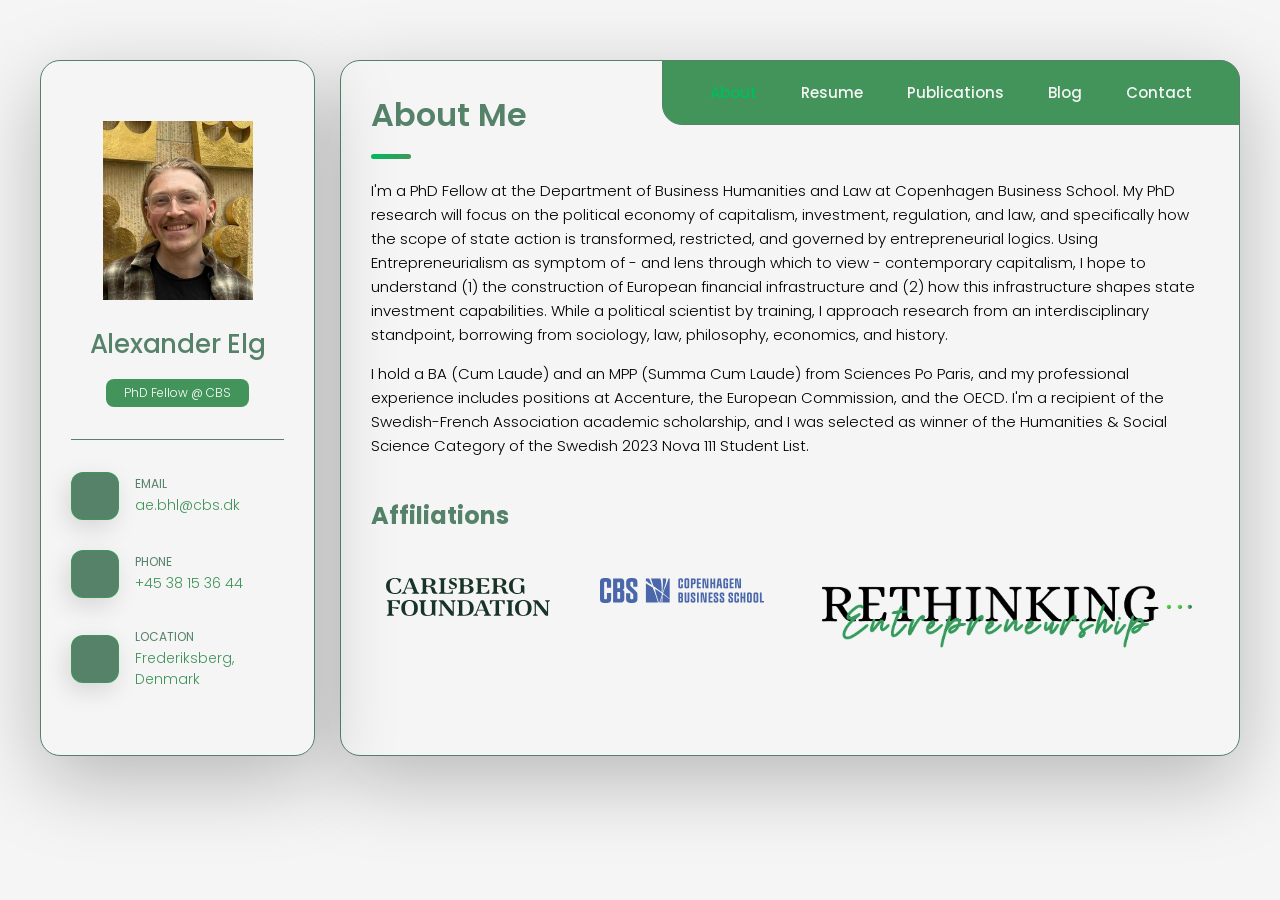
==== commit 91c3e2f8: "Update index.html" ====
--- a/index.html
+++ b/index.html
@@ -161,6 +161,9 @@
 
           <li class="navbar-item">
             <button class="navbar-link" data-nav-link>Resume</button>
+          </li>
+           <li class="navbar-item">
+            <button class="navbar-link" data-nav-link>Publications</button>
           </li>
           <li class="navbar-item">
             <button class="navbar-link" data-nav-link>Blog</button>
@@ -566,7 +569,7 @@
               <span>May 2022 — August 2022</span>
 
               <p class="timeline-text">
-                As public policy intern at the OECD (CFE/EST division), I performed highquality research under the auspices of the "SME Scale-Up Phase II"-project (co-funded with the European Commission) to better understand the role of network linkages in SME internationalisation efforts. The work primarily involved policy mapping, framework conceptualisation, and report drafting.
+                As public policy intern at the OECD (CFE/EST division), I performed high-quality research under the auspices of the "SME Scale-Up Phase II"-project (co-funded with the European Commission) to better understand the role of network linkages in SME internationalisation efforts. The work primarily involved policy mapping, framework conceptualisation, and report drafting.
               </p>
 
             </li>
@@ -931,7 +934,7 @@
           <ul class="blog-posts-list">
 
             <li class="blog-post-item">
-              <a href="#">
+              <a href=".\2023-12-01-about-time.md">
 
                 <figure class="blog-banner-box">
                   <img src="./assets/images/time.jpg" alt="Time" loading="lazy">
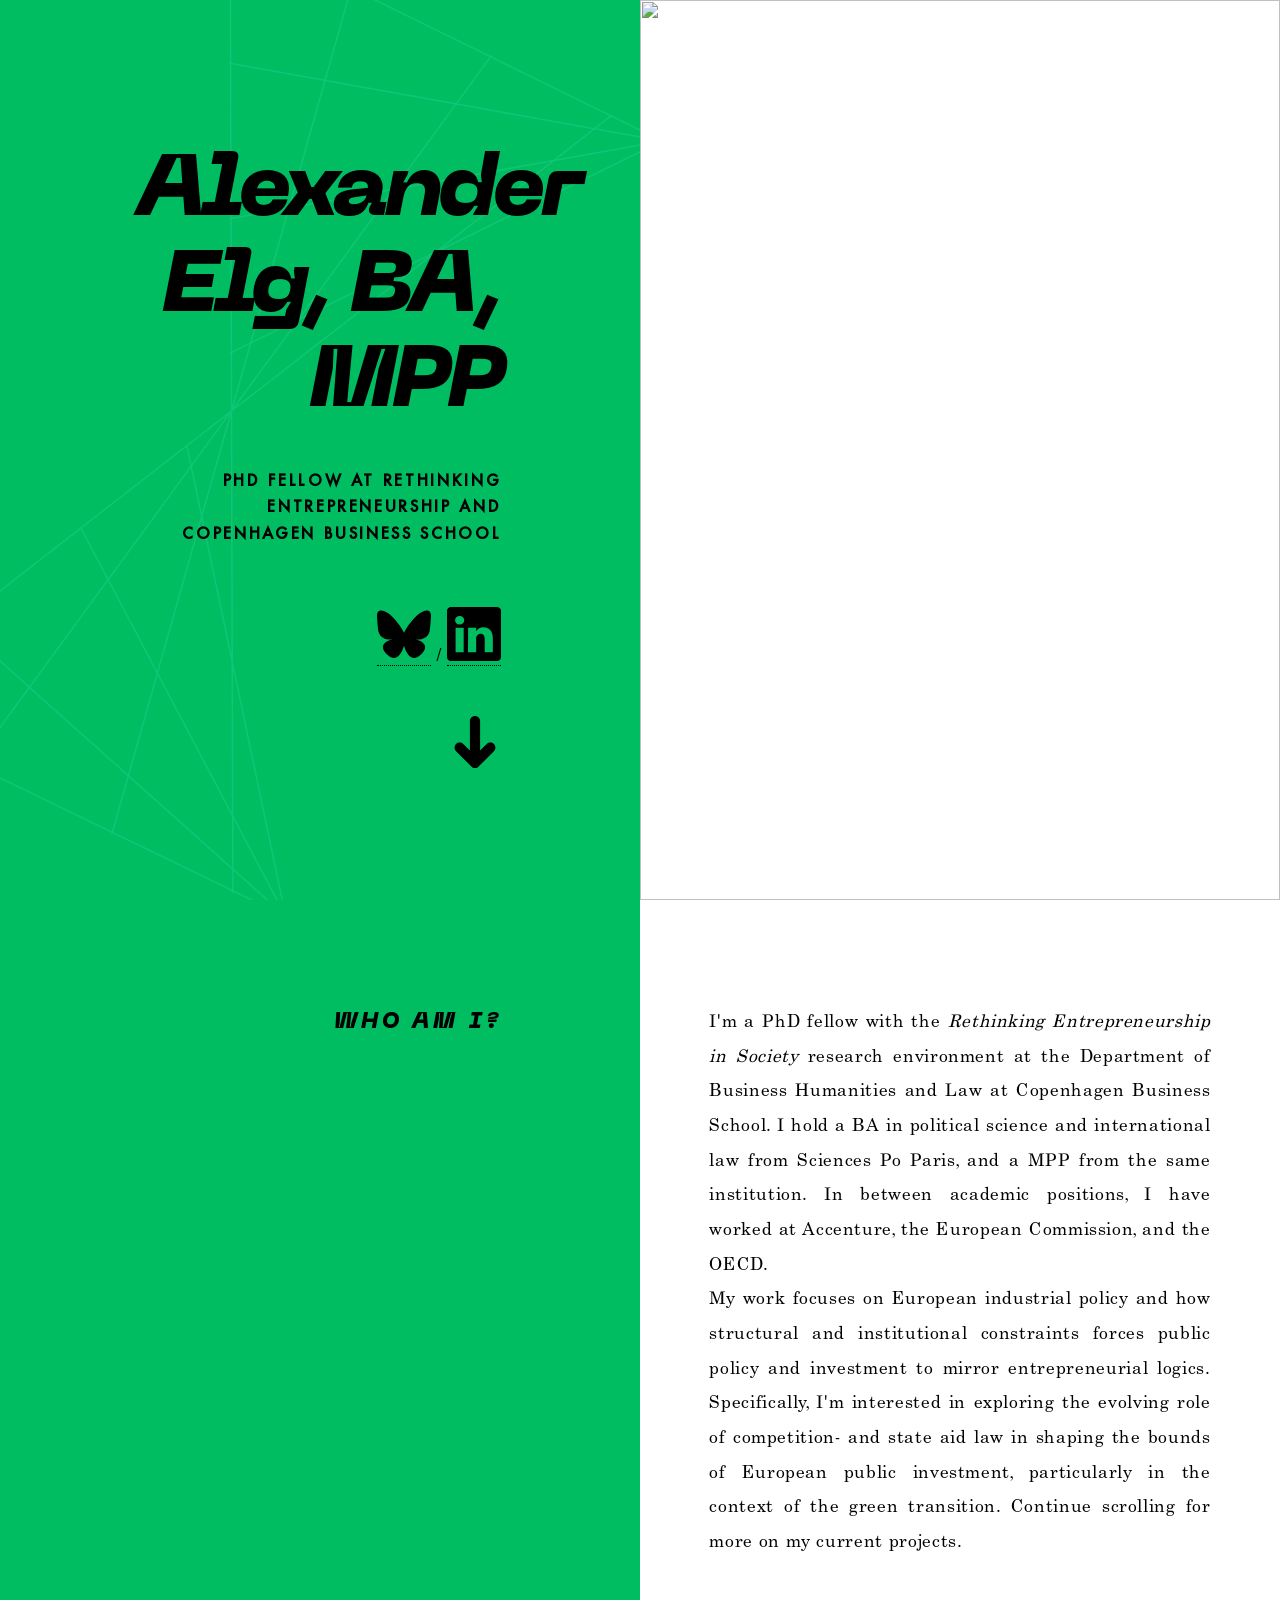
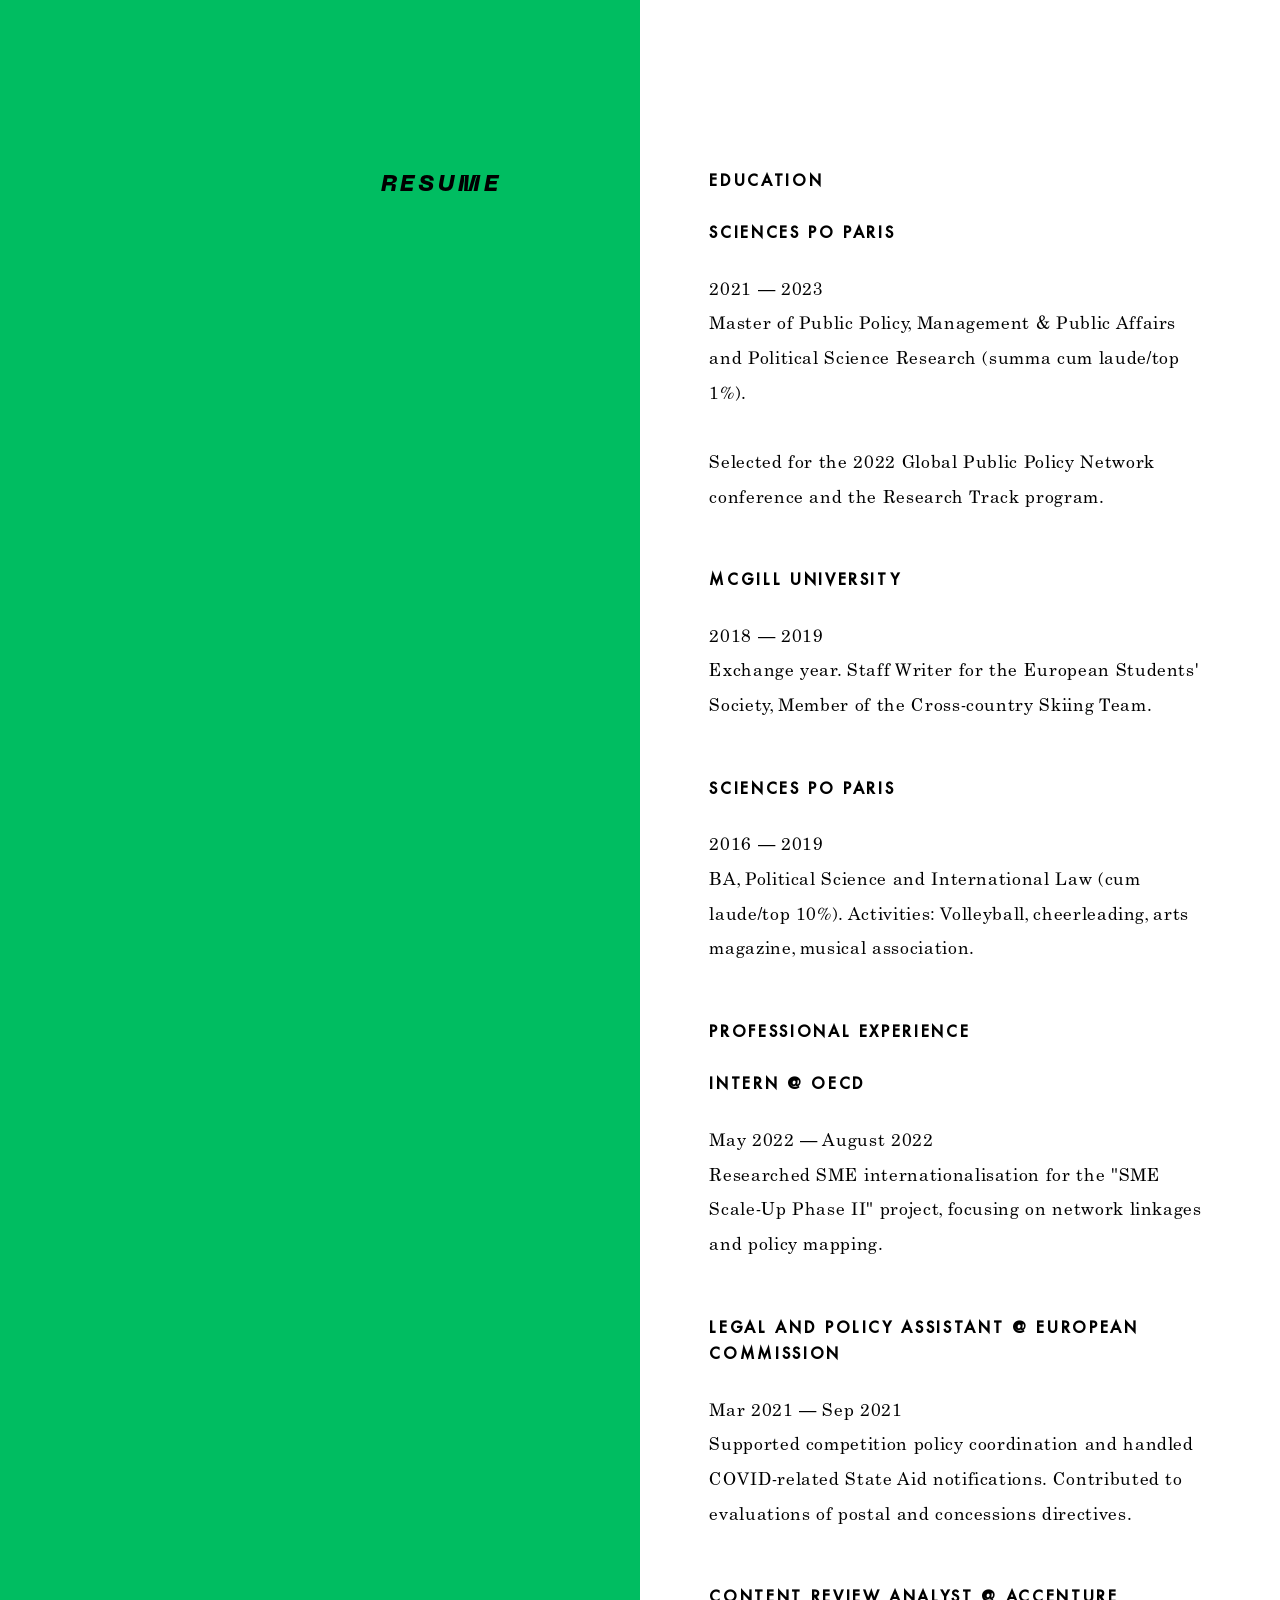
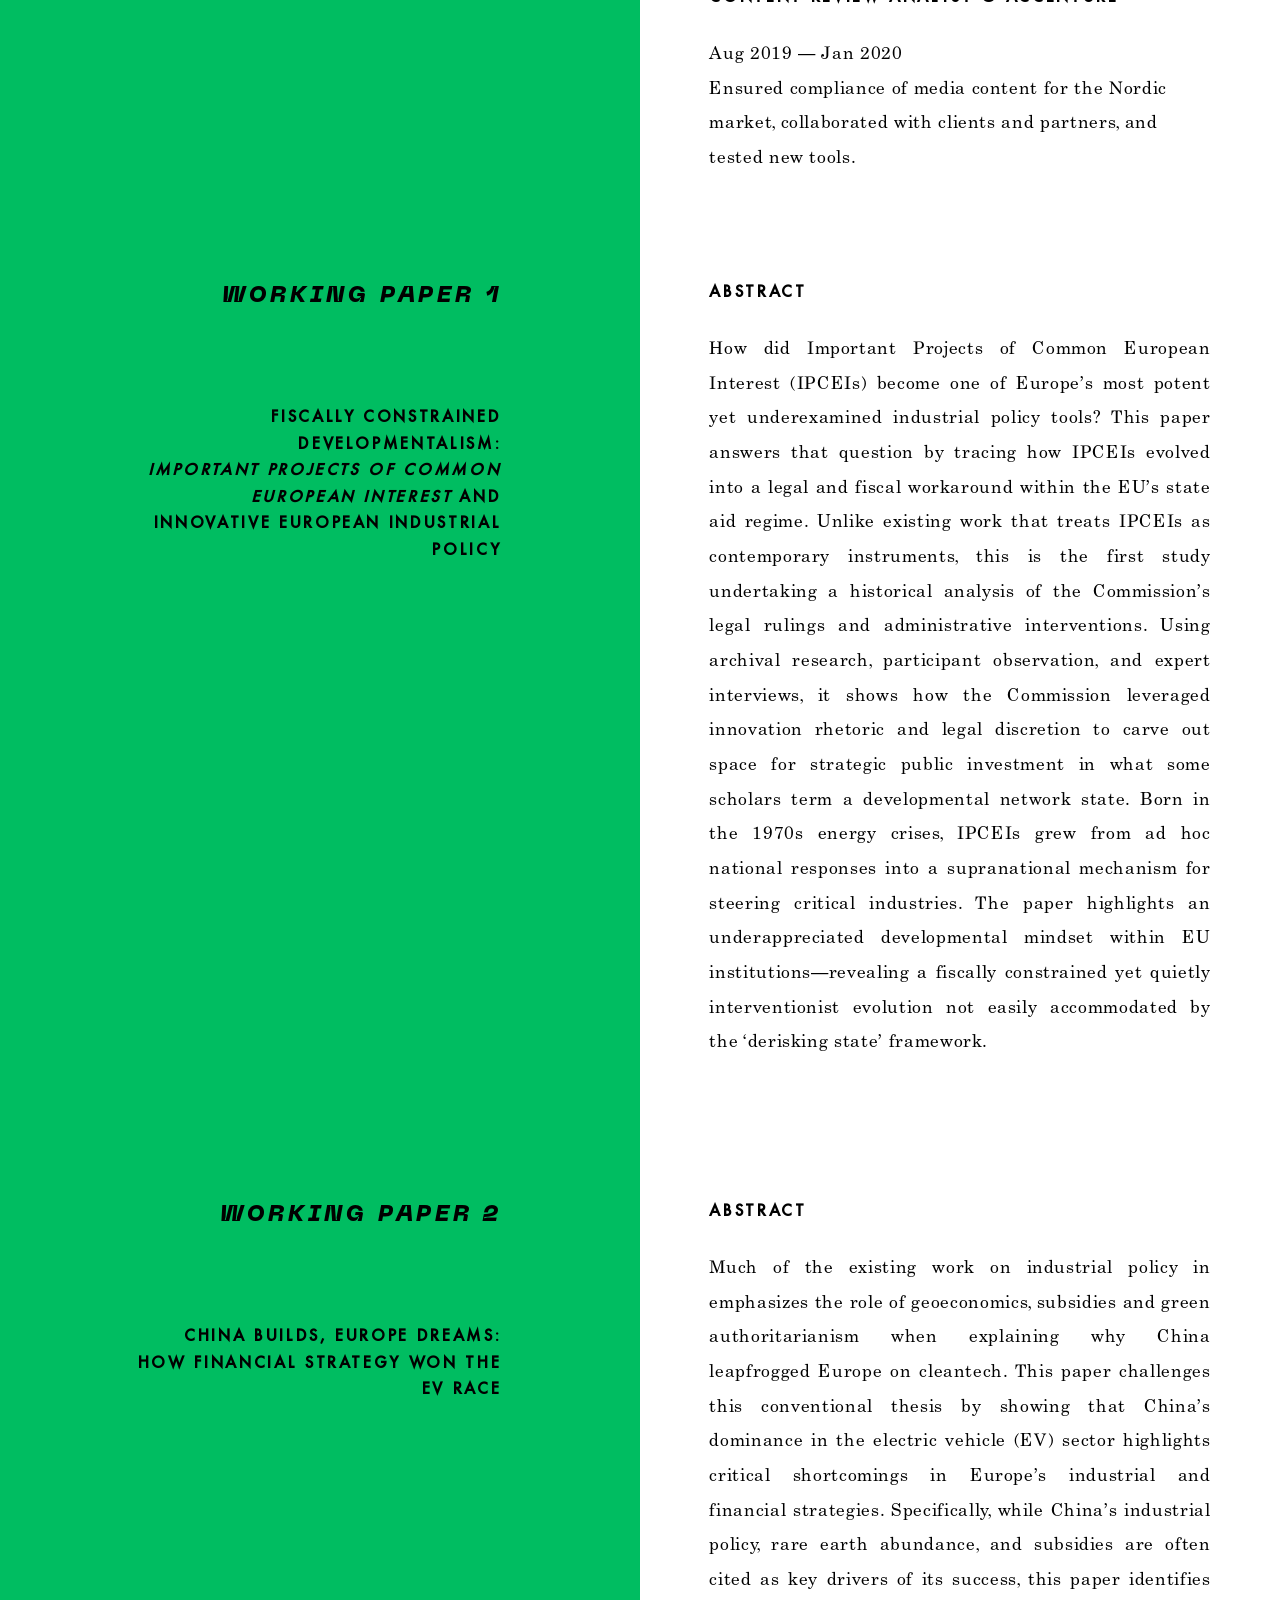
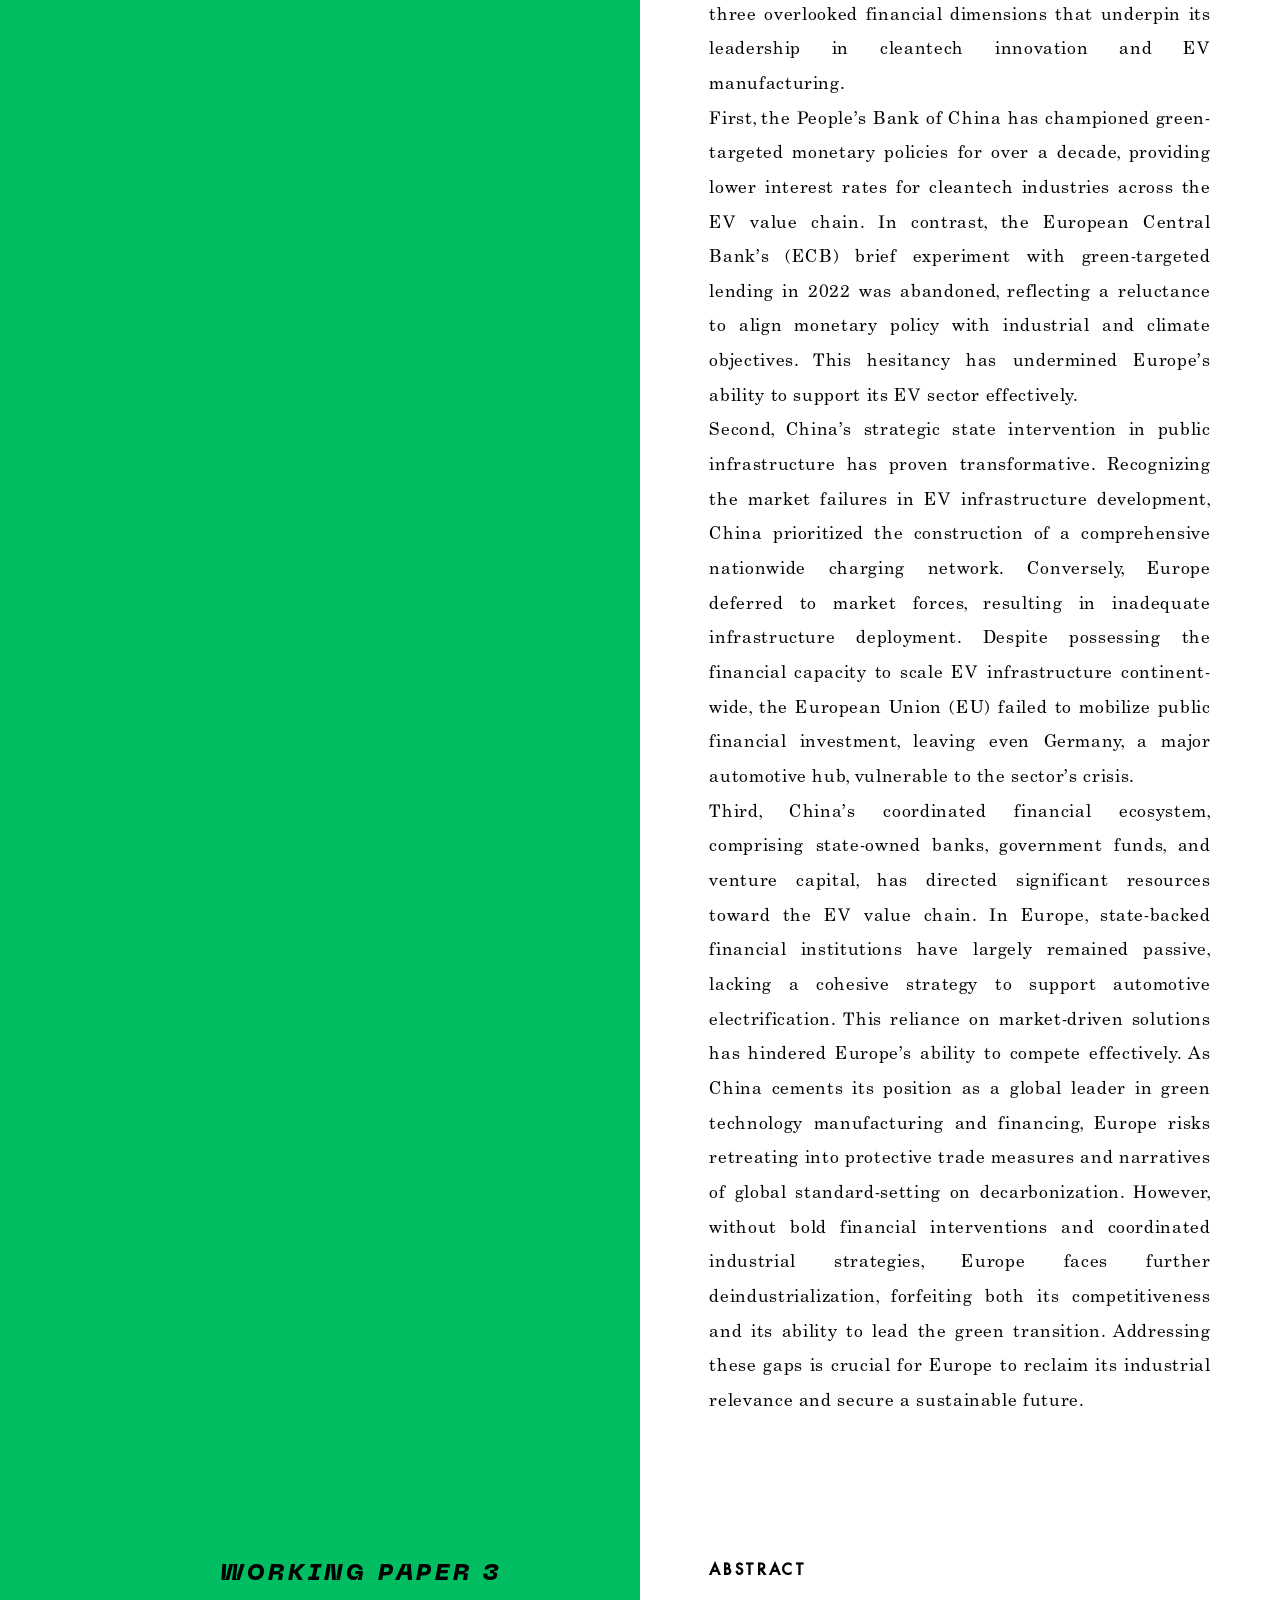
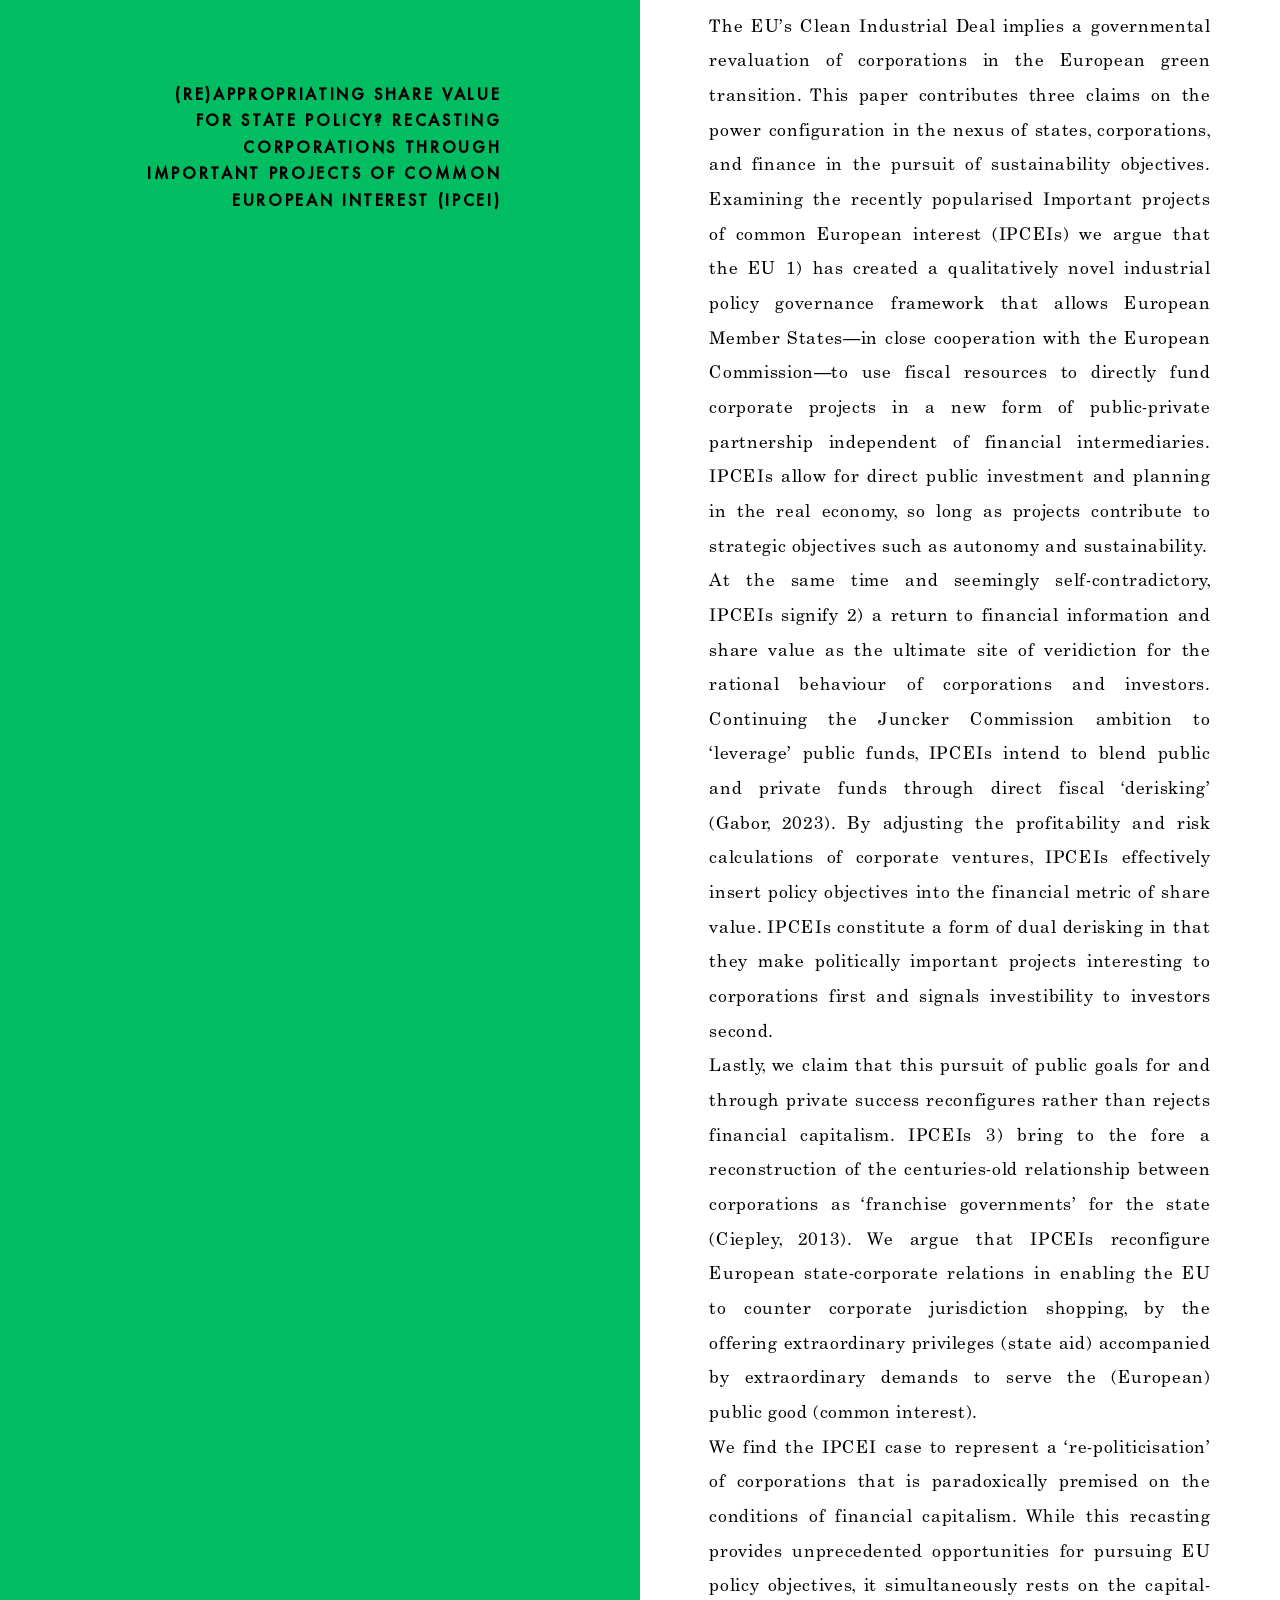
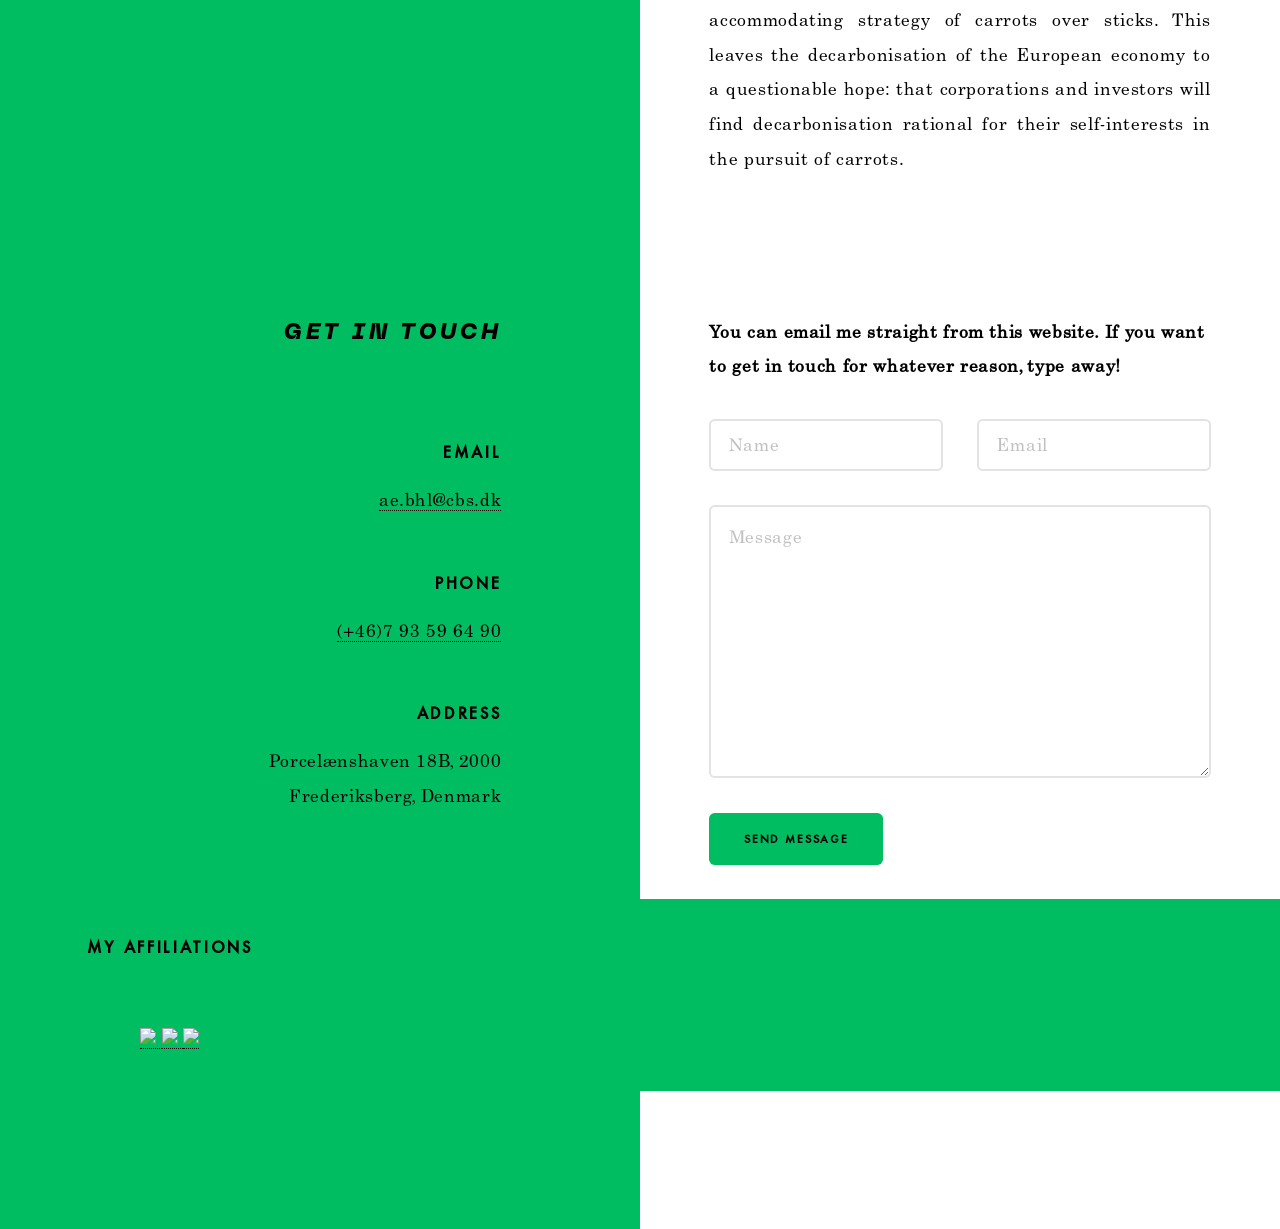
==== commit eca0df57: "Add files via upload" ====
--- a/index.html
+++ b/index.html
@@ -1,1040 +1,205 @@
-<!DOCTYPE html>
-<html lang="en">
-
-<head>
-  <meta charset="UTF-8">
-  <meta http-equiv="X-UA-Compatible" content="IE=edge">
-  <meta name="viewport" content="width=device-width, initial-scale=1.0">
-  <title>Alexander Elg</title>
-
-  <!--
-    - favicon
-  -->
-  <link rel="shortcut icon" href="./assets/images/Entrepreneurship.png" type="image/x-icon">
-
-  <!--
-    - custom css link
-  -->
-  <link rel="stylesheet" href="./assets/css/style.css">
-
-  <!--
-    - google font link
-  -->
-  <link rel="preconnect" href="https://fonts.googleapis.com">
-  <link rel="preconnect" href="https://fonts.gstatic.com" crossorigin>
-  <link href="https://fonts.googleapis.com/css2?family=Poppins:wght@300;400;500;600&display=swap" rel="stylesheet">
-</head>
-
-<body>
-
-  <!--
-    - #MAIN
-  -->
-
-  <main>
-
-    <!--
-      - #SIDEBAR
-    -->
-
-    <aside class="sidebar" data-sidebar>
-
-      <div class="sidebar-info">
-
-        <figure class="avatar-box">
-          <img src="./assets/images/profilepic.png" alt="Alexander Elg" width="80">
-        </figure>
-
-        <div class="info-content">
-          <h1 class="name" title="Alexander Elg">Alexander Elg</h1>
-
-          <p class="title">PhD Fellow @ CBS</p>
-        </div>
-
-        <button class="info_more-btn" data-sidebar-btn>
-          <span>Show Contacts</span>
-
-          <ion-icon name="chevron-down"></ion-icon>
-        </button>
-
-      </div>
-
-      <div class="sidebar-info_more">
-
-        <div class="separator"></div>
-
-        <ul class="contacts-list">
-
-          <li class="contact-item">
-
-            <div class="icon-box">
-              <ion-icon name="mail-outline"></ion-icon>
-            </div>
-
-            <div class="contact-info">
-              <p class="contact-title">Email</p>
-
-              <a href="mailto:ae.bhl@cbs.dk" class="contact-link">ae.bhl@cbs.dk</a>
-            </div>
-
-          </li>
-
-          <li class="contact-item">
-
-            <div class="icon-box">
-              <ion-icon name="phone-portrait-outline"></ion-icon>
-            </div>
-
-            <div class="contact-info">
-              <p class="contact-title">Phone</p>
-
-              <a href="tel:+4538153644" class="contact-link">+45 38 15 36 44</a>
-            </div>
-
-          </li>
-
-          <li class="contact-item">
-
-            <div class="icon-box">
-              <ion-icon name="location-outline"></ion-icon>
-            </div>
-
-            <div class="contact-info">
-              <p class="contact-title">Location</p>
-
-              <address>Frederiksberg, Denmark</address>
-            </div>
-
-          </li>
-
-        </ul>
-
-        <div class="separator"></div>
-
-        <ul class="social-list">
-
-          <li class="social-item">
-            <a href="https://www.linkedin.com/in/alexanderelg/" class="social-link">
-              <ion-icon name="logo-linkedin"></ion-icon>
-            </a>
-          </li>
-
-          <li class="social-item">
-            <a href="https://twitter.com/caeelg" class="social-link">
-              <ion-icon name="logo-twitter"></ion-icon>
-            </a>
-          </li>
-
-          <li class="social-item">
-            <a href="#" class="social-link">
-              <ion-icon name="logo-instagram"></ion-icon>
-            </a>
-          </li>
-
-        </ul>
-
-      </div>
-
-    </aside>
-
-
-
-
-
-    <!--
-      - #main-content
-    -->
-
-    <div class="main-content">
-
-      <!--
-        - #NAVBAR
-      -->
-
-      <nav class="navbar">
-
-        <ul class="navbar-list">
-
-          <li class="navbar-item">
-            <button class="navbar-link  active" data-nav-link>About</button>
-          </li>
-
-          <li class="navbar-item">
-            <button class="navbar-link" data-nav-link>Resume</button>
-          </li>
-           <li class="navbar-item">
-            <button class="navbar-link" data-nav-link>Publications</button>
-          </li>
-          <li class="navbar-item">
-            <button class="navbar-link" data-nav-link>Blog</button>
-          </li>
-          <li class="navbar-item">
-            <button class="navbar-link" data-nav-link>Contact</button>
-          </li>
-
-        </ul>
-
-      </nav>
-
-
-
-
-
-      <!--
-        - #ABOUT
-            <li class="navbar-item">
-            <button class="navbar-link" data-nav-link>Research</button>
-          </li>
-      -->
-
-      <article class="about  active" data-page="about">
-
-        <header>
-          <h2 class="h2 article-title">About me</h2>
-        </header>
-
-        <section class="about-text">
-          <p>
-           I'm a PhD Fellow at the Department of Business Humanities and Law at Copenhagen Business School. 
-            My PhD research will focus on the political economy of capitalism, investment, regulation, and law, 
-            and specifically how the scope of state action is transformed, restricted, and governed by entrepreneurial logics. 
-            Using Entrepreneurialism as symptom of - and lens through which to view - contemporary capitalism, 
-            I hope to understand (1) the construction of European financial infrastructure and 
-            (2) how this infrastructure shapes state investment capabilities. While a political scientist by training, 
-            I approach research from an interdisciplinary standpoint, borrowing from sociology, law, philosophy, economics, and history.
-          </p>
-
-          <p>
-          I hold a BA (Cum Laude) and an MPP (Summa Cum Laude) from Sciences Po Paris, 
-            and my professional experience includes positions at Accenture, the European Commission, 
-            and the OECD. I'm a recipient of the Swedish-French Association academic scholarship, 
-            and I was selected as winner of the Humanities & Social Science Category of the Swedish 2023 Nova 111 Student List.
-
-          </p>
-        </section>
-
-
-        <!--
-          - service
-      
-        
-        <section class="service">
-
-          <h3 class="h3 service-title">Publications</h3>
-
-          <ul class="service-list">
-
-            <li class="service-item">
-
-              <div class="service-icon-box">
-                <img src="./assets/images/icon-design.svg
-                " alt="design icon" width="40">
-              </div>
-
-              <div class="service-content-box">
-                <h4 class="h4 service-item-title">Web design</h4>
-
-                <p class="service-item-text">
-                  The most modern and high-quality design made at a professional level.
-                </p>
-              </div>
-
-            </li>
-
-            <li class="service-item">
-
-              <div class="service-icon-box">
-                <img src="./assets/images/icon-dev.svg" alt="Web development icon" width="40">
-              </div>
-
-              <div class="service-content-box">
-                <h4 class="h4 service-item-title">Web development</h4>
-
-                <p class="service-item-text">
-                  High-quality development of sites at the professional level.
-                </p>
-              </div>
-
-            </li>
-
-            <li class="service-item">
-
-              <div class="service-icon-box">
-                <img src="./assets/images/icon-app.svg" alt="mobile app icon" width="40">
-              </div>
-
-              <div class="service-content-box">
-                <h4 class="h4 service-item-title">Mobile apps</h4>
-
-                <p class="service-item-text">
-                  Professional development of applications for iOS and Android.
-                </p>
-              </div>
-
-            </li>
-
-            <li class="service-item">
-
-              <div class="service-icon-box">
-                <img src="./assets/images/icon-photo.svg" alt="camera icon" width="40">
-              </div>
-
-              <div class="service-content-box">
-                <h4 class="h4 service-item-title">Photography</h4>
-
-                <p class="service-item-text">
-                  I make high-quality photos of any category at a professional level.
-                </p>
-              </div>
-
-            </li>
-
-          </ul>
-
-        </section>
-
-        -->
-        <!--
-          - testimonials
-        -->
-        <!--
-        <section class="testimonials">
-
-          <h3 class="h3 testimonials-title">Testimonials</h3>
-
-          <ul class="testimonials-list has-scrollbar">
-
-            <li class="testimonials-item">
-              <div class="content-card" data-testimonials-item>
-
-                <figure class="testimonials-avatar-box">
-                  <img src="./assets/images/avatar-1.png" alt="Daniel lewis" width="60" data-testimonials-avatar>
-                </figure>
-
-                <h4 class="h4 testimonials-item-title" data-testimonials-title>Daniel lewis</h4>
-
-                <div class="testimonials-text" data-testimonials-text>
-                  <p>
-                    Richard was hired to create a corporate identity. We were very pleased with the work done. She has a
-                    lot of experience
-                    and is very concerned about the needs of client. Lorem ipsum dolor sit amet, ullamcous cididt
-                    consectetur adipiscing
-                    elit, seds do et eiusmod tempor incididunt ut laborels dolore magnarels alia.
-                  </p>
-                </div>
-
-              </div>
-            </li>
-
-            <li class="testimonials-item">
-              <div class="content-card" data-testimonials-item>
-
-                <figure class="testimonials-avatar-box">
-                  <img src="./assets/images/avatar-2.png" alt="Jessica miller" width="60" data-testimonials-avatar>
-                </figure>
-
-                <h4 class="h4 testimonials-item-title" data-testimonials-title>Jessica miller</h4>
-
-                <div class="testimonials-text" data-testimonials-text>
-                  <p>
-                    Richard was hired to create a corporate identity. We were very pleased with the work done. She has a
-                    lot of experience
-                    and is very concerned about the needs of client. Lorem ipsum dolor sit amet, ullamcous cididt
-                    consectetur adipiscing
-                    elit, seds do et eiusmod tempor incididunt ut laborels dolore magnarels alia.
-                  </p>
-                </div>
-
-              </div>
-            </li>
-
-            <li class="testimonials-item">
-              <div class="content-card" data-testimonials-item>
-
-                <figure class="testimonials-avatar-box">
-                  <img src="./assets/images/avatar-3.png" alt="Emily evans" width="60" data-testimonials-avatar>
-                </figure>
-
-                <h4 class="h4 testimonials-item-title" data-testimonials-title>Emily evans</h4>
-
-                <div class="testimonials-text" data-testimonials-text>
-                  <p>
-                    Richard was hired to create a corporate identity. We were very pleased with the work done. She has a
-                    lot of experience
-                    and is very concerned about the needs of client. Lorem ipsum dolor sit amet, ullamcous cididt
-                    consectetur adipiscing
-                    elit, seds do et eiusmod tempor incididunt ut laborels dolore magnarels alia.
-                  </p>
-                </div>
-
-              </div>
-            </li>
-
-            <li class="testimonials-item">
-              <div class="content-card" data-testimonials-item>
-
-                <figure class="testimonials-avatar-box">
-                  <img src="./assets/images/avatar-4.png" alt="Henry william" width="60" data-testimonials-avatar>
-                </figure>
-
-                <h4 class="h4 testimonials-item-title" data-testimonials-title>Henry william</h4>
-
-                <div class="testimonials-text" data-testimonials-text>
-                  <p>
-                    Richard was hired to create a corporate identity. We were very pleased with the work done. She has a
-                    lot of experience
-                    and is very concerned about the needs of client. Lorem ipsum dolor sit amet, ullamcous cididt
-                    consectetur adipiscing
-                    elit, seds do et eiusmod tempor incididunt ut laborels dolore magnarels alia.
-                  </p>
-                </div>
-
-              </div>
-            </li>
-
-          </ul>
-
-        </section>
-
-
-        <!--
-          - testimonials modal
-        -->
-
-        <div class="modal-container" data-modal-container>
-
-          <div class="overlay" data-overlay></div>
-
-          <section class="testimonials-modal">
-
-            <button class="modal-close-btn" data-modal-close-btn>
-              <ion-icon name="close-outline"></ion-icon>
-            </button>
-
-            <div class="modal-img-wrapper">
-              <figure class="modal-avatar-box">
-                <img src="./assets/images/avatar-1.png" alt="Daniel lewis" width="80" data-modal-img>
-              </figure>
-
-              <img src="./assets/images/icon-quote.svg" alt="quote icon">
-            </div>
-
-            <div class="modal-content">
-
-              <h4 class="h3 modal-title" data-modal-title>Daniel lewis</h4>
-
-              <time datetime="2021-06-14">14 June, 2021</time>
-
-              <div data-modal-text>
-                <p>
-                  Richard was hired to create a corporate identity. We were very pleased with the work done. She has a
-                  lot of experience
-                  and is very concerned about the needs of client. Lorem ipsum dolor sit amet, ullamcous cididt
-                  consectetur adipiscing
-                  elit, seds do et eiusmod tempor incididunt ut laborels dolore magnarels alia.
-                </p>
-              </div>
-
-            </div>
-
-          </section>
-
-        </div>
-
-        <!--
-          - clients
-        -->
-
-        <section class="clients">
-
-          <h3 class="h3 clients-title">Affiliations</h3>
-
-          <ul class="clients-list has-scrollbar">
-
-            <li class="clients-item">
-              <a href="https://www.carlsbergfondet.dk/en">
-                <img src="./assets/images/CBgreen.svg" alt="client logo">
-              </a>
-            </li>
-
-            <li class="clients-item">
-              <a href="https://www.cbs.dk/en">
-                <img src="./assets/images/CBSlogo_extended_rgb_blue.svg" alt="client logo">
-              </a>
-            </li>
-
-            <li class="clients-item">
-              <a href="https://www.rethinkingentrepreneurship.com/">
-                <img src="./assets/images/reship.png" alt="client logo">
-              </a>
-            </li>
-
-          </ul>
-
-        </section>
-
-      </article>
-
-
-
-
-
-      <!--
-        - #RESUME
-      -->
-
-      <article class="resume" data-page="resume">
-
-        <header>
-          <h2 class="h2 article-title">Resume</h2>
-        </header>
-
-        <section class="timeline">
-
-          <div class="title-wrapper">
-            <div class="icon-box">
-              <ion-icon name="book-outline"></ion-icon>
-            </div>
-
-            <h3 class="h3">Education</h3>
-          </div>
-
-          <ol class="timeline-list">
-
-            <li class="timeline-item">
-
-              <h4 class="h4 timeline-item-title">Sciences Po Paris</h4>
-
-              <span>2021 — 2023</span>
-
-              <p class="timeline-text">
-                Master of Public Policy, Management & Public Affairs and Political Science Research (summa cum laude/top 1 %).
-              <p class="timeline-text"> I was selected as one of 20 Sciences Po students to participate in the 2022 Global Public Policy Network conference </p>
-              <p class="timeline-text"> I was selected as one of 10 students from the School of Public Affairs to take part in the Research Track: an intensive research-focused programme on top of my regular course load preparing me for a career in social science research</p>
-              </p>
-
-            </li>
-
-            <li class="timeline-item">
-
-              <h4 class="h4 timeline-item-title">McGill University</h4>
-
-              <span>2018 — 2019</span>
-
-              <p class="timeline-text">
-              Exchange year  
-              </p>
-              <p class="timeline-text">
-                Activities and societies: Staff Writer for the European Students' Society
-                Member of the Cross-country Skiing Team
-              </p>
-
-            </li>
-
-            <li class="timeline-item">
-
-              <h4 class="h4 timeline-item-title">Sciences Po Paris</h4>
-
-              <span>2016 — 2019</span>
-
-              <p class="timeline-text">
-                BA, Political Science and International Law (cum laude/top 10 %)
-              </p>
-              <p class="timeline-text">
-                Activities and societies: Volleyball team, cheerleading team, arts magazine, musical association
-              </p>
-
-            </li>
-
-          </ol>
-
-        </section>
-
-        <section class="timeline">
-
-          <div class="title-wrapper">
-            <div class="icon-box">
-              <ion-icon name="book-outline"></ion-icon>
-            </div>
-
-            <h3 class="h3">Experience</h3>
-          </div>
-
-          <ol class="timeline-list">
-
-            <li class="timeline-item">
-
-              <h4 class="h4 timeline-item-title"> Intern @ OECD</h4>
-
-              <span>May 2022 — August 2022</span>
-
-              <p class="timeline-text">
-                As public policy intern at the OECD (CFE/EST division), I performed high-quality research under the auspices of the "SME Scale-Up Phase II"-project (co-funded with the European Commission) to better understand the role of network linkages in SME internationalisation efforts. The work primarily involved policy mapping, framework conceptualisation, and report drafting.
-              </p>
-
-            </li>
-
-            <li class="timeline-item">
-
-              <h4 class="h4 timeline-item-title">Legal and Policy Assistant @ European Commission</h4>
-
-              <span>Mar 2021 — Sep 2021</span>
-
-              <p class="timeline-text">
-                As Legal and Policy Assistant at DG GROW, I provided qualified support to line units and coordinated the competition policy-related inputs of DG GROW, DG CNECT, and DG DEFIS to the Commission's 2022 Work Programme, in addition to serving as the case handler for COVID-related State Aid notifications.
-              </p>
-              <p class="timeline-text">
-                As part of DG GROW's Competition Team, I followed- and helped coordinate the directorate's position on various competition policy initiatives. These principally included the Vertical- and Horizontal Block Exemption Regulations and their associated Guidelines; the Climate-, Energy-, and Environmental Aid Guidelines; and the clarification of certain competition law principles applicable to the solo self-employed. Additionally, I served as the case handler for COVID-related State Aid notifications.
-              </p>
-              <p class="timeline-text">
-                As part of DG GROW's Postal Services Team, I contributed to the evaluations of the Postal Services Directive and the Cross-Border Parcel Regulation, by among other things building a database of user needs surveys across the Union. I also attended meetings with the Universal Postal Union and a range of different stakeholders in the sector, from national postal services to international logistics companies to trailblazers in the parcel locker segment. I gained a solid understanding of the European postal- and logistics market, both from a regulatory and a business standpoint.
-              </p>
-              <p class="timeline-text">
-                As part of DG GROW's concessions team, I contributed to the evaluation of the Concessions Directive, and gained valuable insights about water governance in Europe as part of the evaluation of the drinking water exclusion of that directive.
-              </p>
-
-            </li>
-
-            <li class="timeline-item">
-
-              <h4 class="h4 timeline-item-title">Content Review Analyst @ Accenture</h4>
-
-              <span>Aug 2019 — Jan 2020</span>
-
-              <p class="timeline-text">
-                I performed quality control and policy compliance overview for media content aimed primarily at the Nordic market in order to ensure that what was delivered to the final costumer was in line with local laws and regulations. The role included continuous compliance monitoring, close communication and collaboration with both the client and the content delivery partners, and beta-testing of new tools and workflows for the client.
-              </p>
-
-            </li>
-
-          </ol>
-
-        </section>
-        <!--
-        <section class="skill">
-
-          <h3 class="h3 skills-title">My skills</h3>
-
-          <ul class="skills-list content-card">
-
-            <li class="skills-item">
-
-              <div class="title-wrapper">
-                <h5 class="h5">Web design</h5>
-                <data value="80">80%</data>
-              </div>
-
-              <div class="skill-progress-bg">
-                <div class="skill-progress-fill" style="width: 80%;"></div>
-              </div>
-
-            </li>
-
-            <li class="skills-item">
-
-              <div class="title-wrapper">
-                <h5 class="h5">Graphic design</h5>
-                <data value="70">70%</data>
-              </div>
-
-              <div class="skill-progress-bg">
-                <div class="skill-progress-fill" style="width: 70%;"></div>
-              </div>
-
-            </li>
-
-            <li class="skills-item">
-
-              <div class="title-wrapper">
-                <h5 class="h5">Branding</h5>
-                <data value="90">90%</data>
-              </div>
-
-              <div class="skill-progress-bg">
-                <div class="skill-progress-fill" style="width: 90%;"></div>
-              </div>
-
-            </li>
-
-            <li class="skills-item">
-
-              <div class="title-wrapper">
-                <h5 class="h5">WordPress</h5>
-                <data value="50">50%</data>
-              </div>
-
-              <div class="skill-progress-bg">
-                <div class="skill-progress-fill" style="width: 50%;"></div>
-              </div>
-
-            </li>
-
-          </ul>
-
-        </section>
--->
-      </article>
-
-
-
-
-
-      <!--
-        - #PORTFOLIO
-      -->
-
-      <article class="research" data-page="research">
-
-        <header>
-          <h2 class="h2 article-title">Research</h2>
-        </header>
-
-        <section class="projects">
-
-          <ul class="filter-list">
-
-            <li class="filter-item">
-              <button class="active" data-filter-btn>All</button>
-            </li>
-
-            <li class="filter-item">
-              <button data-filter-btn>Web design</button>
-            </li>
-
-            <li class="filter-item">
-              <button data-filter-btn>Applications</button>
-            </li>
-
-            <li class="filter-item">
-              <button data-filter-btn>Web development</button>
-            </li>
-
-          </ul>
-
-          <div class="filter-select-box">
-
-            <button class="filter-select" data-select>
-
-              <div class="select-value" data-selecct-value>Select category</div>
-
-              <div class="select-icon">
-                <ion-icon name="chevron-down"></ion-icon>
-              </div>
-
-            </button>
-
-            <ul class="select-list">
-
-              <li class="select-item">
-                <button data-select-item>All</button>
-              </li>
-
-              <li class="select-item">
-                <button data-select-item>Web design</button>
-              </li>
-
-              <li class="select-item">
-                <button data-select-item>Applications</button>
-              </li>
-
-              <li class="select-item">
-                <button data-select-item>Web development</button>
-              </li>
-
-            </ul>
-
-          </div>
-
-          <ul class="project-list">
-
-            <li class="project-item  active" data-filter-item data-category="web development">
-              <a href="#">
-
-                <figure class="project-img">
-                  <div class="project-item-icon-box">
-                    <ion-icon name="eye-outline"></ion-icon>
-                  </div>
-
-                  <img src="./assets/images/project-1.jpg" alt="finance" loading="lazy">
-                </figure>
-
-                <h3 class="project-title">Finance</h3>
-
-                <p class="project-category">Web development</p>
-
-              </a>
-            </li>
-
-            <li class="project-item  active" data-filter-item data-category="web development">
-              <a href="#">
-
-                <figure class="project-img">
-                  <div class="project-item-icon-box">
-                    <ion-icon name="eye-outline"></ion-icon>
-                  </div>
-
-                  <img src="./assets/images/project-2.png" alt="orizon" loading="lazy">
-                </figure>
-
-                <h3 class="project-title">Orizon</h3>
-
-                <p class="project-category">Web development</p>
-
-              </a>
-            </li>
-
-            <li class="project-item  active" data-filter-item data-category="web design">
-              <a href="#">
-
-                <figure class="project-img">
-                  <div class="project-item-icon-box">
-                    <ion-icon name="eye-outline"></ion-icon>
-                  </div>
-
-                  <img src="./assets/images/project-3.jpg" alt="fundo" loading="lazy">
-                </figure>
-
-                <h3 class="project-title">Fundo</h3>
-
-                <p class="project-category">Web design</p>
-
-              </a>
-            </li>
-
-            <li class="project-item  active" data-filter-item data-category="applications">
-              <a href="#">
-
-                <figure class="project-img">
-                  <div class="project-item-icon-box">
-                    <ion-icon name="eye-outline"></ion-icon>
-                  </div>
-
-                  <img src="./assets/images/project-4.png" alt="brawlhalla" loading="lazy">
-                </figure>
-
-                <h3 class="project-title">Brawlhalla</h3>
-
-                <p class="project-category">Applications</p>
-
-              </a>
-            </li>
-
-            <li class="project-item  active" data-filter-item data-category="web design">
-              <a href="#">
-
-                <figure class="project-img">
-                  <div class="project-item-icon-box">
-                    <ion-icon name="eye-outline"></ion-icon>
-                  </div>
-
-                  <img src="./assets/images/project-5.png" alt="dsm." loading="lazy">
-                </figure>
-
-                <h3 class="project-title">DSM.</h3>
-
-                <p class="project-category">Web design</p>
-
-              </a>
-            </li>
-
-            <li class="project-item  active" data-filter-item data-category="web design">
-              <a href="#">
-
-                <figure class="project-img">
-                  <div class="project-item-icon-box">
-                    <ion-icon name="eye-outline"></ion-icon>
-                  </div>
-
-                  <img src="./assets/images/project-6.png" alt="metaspark" loading="lazy">
-                </figure>
-
-                <h3 class="project-title">MetaSpark</h3>
-
-                <p class="project-category">Web design</p>
-
-              </a>
-            </li>
-
-            <li class="project-item  active" data-filter-item data-category="web development">
-              <a href="#">
-
-                <figure class="project-img">
-                  <div class="project-item-icon-box">
-                    <ion-icon name="eye-outline"></ion-icon>
-                  </div>
-
-                  <img src="./assets/images/project-7.png" alt="summary" loading="lazy">
-                </figure>
-
-                <h3 class="project-title">Summary</h3>
-
-                <p class="project-category">Web development</p>
-
-              </a>
-            </li>
-
-            <li class="project-item  active" data-filter-item data-category="applications">
-              <a href="#">
-
-                <figure class="project-img">
-                  <div class="project-item-icon-box">
-                    <ion-icon name="eye-outline"></ion-icon>
-                  </div>
-
-                  <img src="./assets/images/project-8.jpg" alt="task manager" loading="lazy">
-                </figure>
-
-                <h3 class="project-title">Task Manager</h3>
-
-                <p class="project-category">Applications</p>
-
-              </a>
-            </li>
-
-            <li class="project-item  active" data-filter-item data-category="web development">
-              <a href="#">
-
-                <figure class="project-img">
-                  <div class="project-item-icon-box">
-                    <ion-icon name="eye-outline"></ion-icon>
-                  </div>
-
-                  <img src="./assets/images/project-9.png" alt="arrival" loading="lazy">
-                </figure>
-
-                <h3 class="project-title">Arrival</h3>
-
-                <p class="project-category">Web development</p>
-
-              </a>
-            </li>
-
-          </ul>
-
-        </section>
-
-      </article>
-
-
-
-
-
-      <!--
-        - #BLOG
-      -->
-
-      <article class="blog" data-page="blog">
-
-        <header>
-          <h2 class="h2 article-title">Blog</h2>
-        </header>
-
-        <section class="blog-posts">
-
-          <ul class="blog-posts-list">
-
-            <li class="blog-post-item">
-              <a href=".\2023-12-01-about-time.md">
-
-                <figure class="blog-banner-box">
-                  <img src="./assets/images/time.jpg" alt="Time" loading="lazy">
-                </figure>
-
-                <div class="blog-content">
-
-                  <div class="blog-meta">
-                    <p class="blog-category">Miscellaneous</p>
-
-                    <span class="dot"></span>
-
-                    <time datetime="2022-02-23">Nov 30, 2023</time>
-                  </div>
-
-                  <h3 class="h3 blog-item-title">About time</h3>
-
-                  <p class="blog-text">
-                    I have recently been thinking a lot about how we relate to time.
-                  </p>
-
-                </div>
-
-              </a>
-            </li>
-
-            
-
-          </ul>
-
-        </section>
-
-      </article>
-
-
-
-
-
-      <!--
-        - #CONTACT
-      -->
-
-      <article class="contact" data-page="contact">
-
-        <header>
-          <h2 class="h2 article-title">Contact</h2>
-        </header>
-
-        <section class="mapbox" data-mapbox>
-          <figure>
-            <iframe src="https://www.google.com/maps/embed?pb=!1m14!1m12!1m3!1d3629.0476289180624!2d12.526794508670264!3d55.680666661837584!2m3!1f0!2f0!3f0!3m2!1i1024!2i768!4f13.1!5e0!3m2!1sen!2sse!4v1701353109496!5m2!1sen!2sse" 
-              width="400" height="300" loading="lazy"></iframe>
-          </figure>
-        </section>
-
-        <section class="contact-form">
-
-          <h3 class="h3 form-title">Contact Form</h3>
-
-          <form action="#" class="form" data-form>
-
-            <div class="input-wrapper">
-              <input type="text" name="fullname" class="form-input" placeholder="Full name" required data-form-input>
-
-              <input type="email" name="email" class="form-input" placeholder="Email address" required data-form-input>
-            </div>
-
-            <textarea name="message" class="form-input" placeholder="Your Message" required data-form-input></textarea>
-
-            <button class="form-btn" type="submit" disabled data-form-btn>
-              <ion-icon name="paper-plane"></ion-icon>
-              <span>Send Message</span>
-            </button>
-
-          </form>
-
-        </section>
-
-      </article>
-
-    </div>
-
-  </main>
-
-
-
-
-
-
-  <!--
-    - custom js link
-  -->
-  <script src="./assets/js/script.js"></script>
-
-  <!--
-    - ionicon link
-  -->
-  <script type="module" src="https://unpkg.com/ionicons@5.5.2/dist/ionicons/ionicons.esm.js"></script>
-  <script nomodule src="https://unpkg.com/ionicons@5.5.2/dist/ionicons/ionicons.js"></script>
-
-</body>
-
-</html>
+<!DOCTYPE HTML>
+<!--
+	Paradigm Shift by HTML5 UP
+	html5up.net | @ajlkn
+	Free for personal and commercial use under the CCA 3.0 license (html5up.net/license)
+-->
+<html>
+	<head>
+		<title>Alexander Elg</title>
+		<meta charset="utf-8" />
+		<meta name="viewport" content="width=device-width, initial-scale=1, user-scalable=no" />
+		<meta name="description" content="" />
+		<meta name="keywords" content="" />
+		<link rel="stylesheet" href="assets/css/main.css" />
+	</head>
+	<body class="is-preload">
+
+		<!-- Wrapper -->
+			<div id="wrapper">
+
+				<!-- Intro -->
+					<section class="intro">
+						<header>
+							<h1>Alexander Elg, BA, MPP</h1>
+							<p><h3>PhD Fellow at Rethinking Entrepreneurship and Copenhagen Business School</h3> <br> 
+							<a href="https://bsky.app/profile/alexelg.bsky.social"><svg xmlns="http://www.w3.org/2000/svg" width="6vh" height="6vh" fill="currentColor" class="bi bi-bluesky" viewBox="0 0 16 16">
+  <path d="M3.468 1.948C5.303 3.325 7.276 6.118 8 7.616c.725-1.498 2.698-4.29 4.532-5.668C13.855.955 16 .186 16 2.632c0 .489-.28 4.105-.444 4.692-.572 2.04-2.653 2.561-4.504 2.246 3.236.551 4.06 2.375 2.281 4.2-3.376 3.464-4.852-.87-5.23-1.98-.07-.204-.103-.3-.103-.218 0-.081-.033.014-.102.218-.379 1.11-1.855 5.444-5.231 1.98-1.778-1.825-.955-3.65 2.28-4.2-1.85.315-3.932-.205-4.503-2.246C.28 6.737 0 3.12 0 2.632 0 .186 2.145.955 3.468 1.948"/>
+</svg></a> / <a href="https://www.linkedin.com/in/alexanderelg/"><svg xmlns="http://www.w3.org/2000/svg" width="6vh" height="6vh" fill="currentColor" class="bi bi-linkedin" viewBox="0 0 16 16">
+  <path d="M0 1.146C0 .513.526 0 1.175 0h13.65C15.474 0 16 .513 16 1.146v13.708c0 .633-.526 1.146-1.175 1.146H1.175C.526 16 0 15.487 0 14.854zm4.943 12.248V6.169H2.542v7.225zm-1.2-8.212c.837 0 1.358-.554 1.358-1.248-.015-.709-.52-1.248-1.342-1.248S2.4 3.226 2.4 3.934c0 .694.521 1.248 1.327 1.248zm4.908 8.212V9.359c0-.216.016-.432.08-.586.173-.431.568-.878 1.232-.878.869 0 1.216.662 1.216 1.634v3.865h2.401V9.25c0-2.22-1.184-3.252-2.764-3.252-1.274 0-1.845.7-2.165 1.193v.025h-.016l.016-.025V6.169h-2.4c.03.678 0 7.225 0 7.225z"/>
+</svg></a></p>
+							<ul class="actions">
+								<li><a href="#first" class="arrow scrolly"><span class="label">Next</span></a></li>
+							</ul>
+						</header>
+						<div class="content">
+							<span class="image fill" data-position="center"><img src="images/pic01.jpg" alt="" /></span>
+						</div>
+					</section>
+
+				<!-- Section -->
+					<section id="first">
+						<header>
+							<h2>Who am I?</h2>
+						</header>
+						<div class="content">
+							<p style="text-align:justify;">I'm a PhD fellow with the <i>Rethinking Entrepreneurship in Society</i> research environment at the Department of Business Humanities and Law at Copenhagen Business School. I hold a BA in political science and international law from Sciences Po Paris, and a MPP from the same institution. In between academic positions, I have worked at Accenture, the European Commission, and the OECD. <br> My work focuses on European industrial policy and how structural and institutional constraints forces public policy and investment to mirror entrepreneurial logics. Specifically, I'm interested in exploring the evolving role of competition- and state aid law in shaping the bounds of European public investment, particularly in the context of the green transition. Continue scrolling for more on my current projects. </p>
+							<span class="image main"><img src="images/pic02.jpg" alt="" /></span>
+						</div>
+					</section>
+<!-- Section -->
+
+					<section>
+						<header>
+							<h2>Resume</h2>
+						</header>
+<div class="content">		
+<ul class="items">
+	<h3>Education</h3>
+        <li>
+          <h4>Sciences Po Paris</h4>
+          <span>2021 — 2023</span>
+          <p>Master of Public Policy, Management & Public Affairs and Political Science Research (summa cum laude/top 1%).</p>
+          <p>Selected for the 2022 Global Public Policy Network conference and the Research Track program.</p>
+        </li>
+        <li>
+          <h4>McGill University</h4>
+          <span>2018 — 2019</span>
+          <p>Exchange year. Staff Writer for the European Students' Society, Member of the Cross-country Skiing Team.</p>
+        </li>
+        <li>
+          <h4>Sciences Po Paris</h4>
+          <span>2016 — 2019</span>
+          <p>BA, Political Science and International Law (cum laude/top 10%). Activities: Volleyball, cheerleading, arts magazine, musical association.</p>
+        </li>
+      
+	<h3>Professional Experience</h3>
+
+        <li>
+          <h4>Intern @ OECD</h4>
+          <span>May 2022 — August 2022</span>
+          <p>Researched SME internationalisation for the "SME Scale-Up Phase II" project, focusing on network linkages and policy mapping.</p>
+        </li>
+        <li>
+          <h4>Legal and Policy Assistant @ European Commission</h4>
+          <span>Mar 2021 — Sep 2021</span>
+          <p>Supported competition policy coordination and handled COVID-related State Aid notifications. Contributed to evaluations of postal and concessions directives.</p>
+        </li>
+        <li>
+          <h4>Content Review Analyst @ Accenture</h4>
+          <span>Aug 2019 — Jan 2020</span>
+          <p>Ensured compliance of media content for the Nordic market, collaborated with clients and partners, and tested new tools.</p>
+        </li>
+      </ul>
+	  </div>	
+</section>
+
+				<!-- Section -->
+					<section>
+						
+						<div class="content">
+							<header> <h3>Abstract </h3></header>
+							<p style="text-align:justify;">How did Important Projects of Common European Interest (IPCEIs) become one of Europe’s most potent yet underexamined industrial policy tools? This paper answers that question by tracing how IPCEIs evolved into a legal and fiscal workaround within the EU’s state aid regime. Unlike existing work that treats IPCEIs as contemporary instruments, this is the first study undertaking a historical analysis of the Commission’s legal rulings and administrative interventions. Using archival research, participant observation, and expert interviews, it shows how the Commission leveraged innovation rhetoric and legal discretion to carve out space for strategic public investment in what some scholars term a developmental network state. Born in the 1970s energy crises, IPCEIs grew from ad hoc national responses into a supranational mechanism for steering critical industries. The paper highlights an underappreciated developmental mindset within EU institutions—revealing a fiscally constrained yet quietly interventionist evolution not easily accommodated by the ‘derisking state’ framework.</p>
+						</div>
+						<header>
+							<h2>Working paper 1</h2>
+							<h3>Fiscally Constrained Developmentalism: <br> <em>Important Projects of Common European Interest</em> and Innovative European Industrial Policy</h3>
+						</header>
+					</section>
+
+				<!-- Section -->
+						<section>
+						
+						<div class="content">
+							<h3>Abstract </h3>
+							<p style="text-align:justify;">Much of the existing work on industrial policy in emphasizes the role of geoeconomics, subsidies and green authoritarianism when explaining why China leapfrogged Europe on cleantech. This paper challenges this conventional thesis by showing that China’s dominance in the electric vehicle (EV) sector highlights critical shortcomings in Europe’s industrial and financial strategies. Specifically, while China’s industrial policy, rare earth abundance, and subsidies are often cited as key drivers of its success, this paper identifies three overlooked financial dimensions that underpin its leadership in cleantech innovation and EV manufacturing.<br>
+							First, the People’s Bank of China has championed green-targeted monetary policies for over a decade, providing lower interest rates for cleantech industries across the EV value chain. In contrast, the European Central Bank’s (ECB) brief experiment with green-targeted lending in 2022 was abandoned, reflecting a reluctance to align monetary policy with industrial and climate objectives. This hesitancy has undermined Europe’s ability to support its EV sector effectively. <br> Second, China’s strategic state intervention in public infrastructure has proven transformative. Recognizing the market failures in EV infrastructure development, China prioritized the construction of a comprehensive nationwide charging network. Conversely, Europe deferred to market forces, resulting in inadequate infrastructure deployment. Despite possessing the financial capacity to scale EV infrastructure continent-wide, the European Union (EU) failed to mobilize public financial investment, leaving even Germany, a major automotive hub, vulnerable to the sector’s crisis. <br> Third, China’s coordinated financial ecosystem, comprising state-owned banks, government funds, and venture capital, has directed significant resources toward the EV value chain. In Europe, state-backed financial institutions have largely remained passive, lacking a cohesive strategy to support automotive electrification. This reliance on market-driven solutions has hindered Europe’s ability to compete effectively. As China cements its position as a global leader in green technology manufacturing and financing, Europe risks retreating into protective trade measures and narratives of global standard-setting on decarbonization. However, without bold financial interventions and coordinated industrial strategies, Europe faces further deindustrialization, forfeiting both its competitiveness and its ability to lead the green transition. Addressing these gaps is crucial for Europe to reclaim its industrial relevance and secure a sustainable future. </p>
+						</div>
+						<header>
+							<h2>Working paper 2</h2>
+							<h3>China Builds, Europe Dreams: How Financial Strategy Won the EV Race</h3>
+						</header>
+						</section>
+
+						<!-- Section -->
+						<section>
+						
+						<div class="content">
+							<header> <h3>Abstract </h3></header>
+							<p style="text-align:justify;">The EU’s Clean Industrial Deal implies a governmental revaluation of corporations in the European green transition. This paper contributes three claims on the power configuration in the nexus of states, corporations, and finance in the pursuit of sustainability objectives. Examining the recently popularised Important projects of common European interest (IPCEIs) we argue that the EU 1) has created a qualitatively novel industrial policy governance framework that allows European Member States—in close cooperation with the European Commission—to use fiscal resources to directly fund corporate projects in a new form of public-private partnership independent of financial intermediaries. IPCEIs allow for direct public investment and planning in the real economy, so long as projects contribute to strategic objectives such as autonomy and sustainability. <br>
+							At the same time and seemingly self-contradictory, IPCEIs signify 2) a return to financial information and share value as the ultimate site of veridiction for the rational behaviour of corporations and investors. Continuing the Juncker Commission ambition to ‘leverage’ public funds, IPCEIs intend to blend public and private funds through direct fiscal ‘derisking’ (Gabor, 2023). By adjusting the profitability and risk calculations of corporate ventures, IPCEIs effectively insert policy objectives into the financial metric of share value. IPCEIs constitute a form of dual derisking in that they make politically important projects interesting to corporations first and signals investibility to investors second. <br>
+							Lastly, we claim that this pursuit of public goals for and through private success reconfigures rather than rejects financial capitalism. IPCEIs 3) bring to the fore a reconstruction of the centuries-old relationship between corporations as ‘franchise governments’ for the state (Ciepley, 2013). We argue that IPCEIs reconfigure European state-corporate relations in enabling the EU to counter corporate jurisdiction shopping, by the offering extraordinary privileges (state aid) accompanied by extraordinary demands to serve the (European) public good (common interest). <br>
+							We find the IPCEI case to represent a ‘re-politicisation’ of corporations that is paradoxically premised on the conditions of financial capitalism. While this recasting provides unprecedented opportunities for pursuing EU policy objectives, it simultaneously rests on the capital-accommodating strategy of carrots over sticks. This leaves the decarbonisation of the European economy to a questionable hope: that corporations and investors will find decarbonisation rational for their self-interests in the pursuit of carrots. </p>
+						</div>
+						<header>
+							<h2>Working paper 3</h2>
+							<h3>(Re)appropriating share value for state policy? Recasting corporations through Important Projects of Common European Interest (IPCEI)</h3>
+						</header>
+					</section>
+
+					<!-- Section -->
+					
+
+				<!-- Section -->
+					<section>
+						<header>
+							<h2>Get in touch</h2>
+							<ul class="items">
+								<li>
+									<h3>Email</h3>
+									<a href="#">ae.bhl@cbs.dk</a>
+								</li>
+								<li>
+									<h3>Phone</h3>
+									<a href="#">(+46)7 93 59 64 90 </a>
+								</li>
+								<li>
+									<h3>Address</h3>
+									<span>Porcelænshaven 18B, 2000 Frederiksberg, Denmark</span>
+								</li>
+						</header>
+						<div class="content">
+							<p><strong>You can email me straight from this website. If you want to get in touch for whatever reason, type away!</p>
+							<form>
+								<div class="fields">
+									<div class="field half">
+										<input type="text" name="name" id="name" placeholder="Name" />
+									</div>
+									<div class="field half">
+										<input type="email" name="email" id="email" placeholder="Email" />
+									</div>
+									<div class="field">
+										<textarea name="message" id="message" placeholder="Message" rows="7"></textarea>
+									</div>
+								</div>
+								<ul class="actions">
+									<li><input type="submit" value="Send Message" class="button primary" /></li>
+								</ul>
+							</form>
+						</div>
+						
+								
+						
+					</section>
+
+		<!-- Scripts -->
+			<script src="assets/js/jquery.min.js"></script>
+			<script src="assets/js/jquery.scrolly.min.js"></script>
+			<script src="assets/js/browser.min.js"></script>
+			<script src="assets/js/breakpoints.min.js"></script>
+			<script src="assets/js/util.js"></script>
+			<script src="assets/js/main.js"></script>
+
+	</body>
+
+<footer class="site-footer">
+<div class="footer-images">
+  <h3>My affiliations</h3><br>
+  <a href="https://www.cbs.dk/en"><img src='/images/CBS Logo Black.svg'</a>
+  <a href="https://carlsbergfondet.dk/en/"><img src='/images/CB Black.svg'</a>
+  <a href="https://www.rethinkingentrepreneurship.com/"><img src='/images/Reship (3).png'</a>
+  </div>
+</footer>
+
+
+</html>
--- a/assets/css/main.css
+++ b/assets/css/main.css
@@ -0,0 +1,3920 @@
+@import url(fontawesome-all.min.css);
+
+@font-face {
+  font-family: 'cbsserif';
+  src: url('/assets/fonts/Academico-Regular.otf') format('opentype');
+}
+@font-face {
+  font-family: 'ppneue';
+  src: url('/assets/fonts/PPNeueMachina-InktrapUltraboldItalic.otf') format('opentype');
+}
+
+@font-face {
+	font-family: 'futura';
+	src: url('/assets/fonts/Futura.ttc');
+}
+
+
+/*
+	Paradigm Shift by HTML5 UP
+	html5up.net | @ajlkn
+	Free for personal and commercial use under the CCA 3.0 license (html5up.net/license)
+*/
+
+html, body, div, span, applet, object,
+iframe, h1, h2, h3, h4, h5, h6, p, blockquote,
+pre, a, abbr, acronym, address, big, cite,
+code, del, dfn, em, img, ins, kbd, q, s, samp,
+small, strike, strong, sub, sup, tt, var, b,
+u, i, center, dl, dt, dd, ol, ul, li, fieldset,
+form, label, legend, table, caption, tbody,
+tfoot, thead, tr, th, td, article, aside,
+canvas, details, embed, figure, figcaption,
+footer, header, hgroup, menu, nav, output, ruby,
+section, summary, time, mark, audio, video {
+	margin: 0;
+	padding: 0;
+	border: 0;
+	font-size: 100%;
+	font: inherit;
+	vertical-align: baseline;}
+
+article, aside, details, figcaption, figure,
+footer, header, hgroup, menu, nav, section {
+	display: block;}
+
+body {
+	line-height: 1;
+}
+
+ol, ul {
+	list-style: none;
+}
+
+blockquote, q {
+	quotes: none;
+}
+
+	blockquote:before, blockquote:after, q:before, q:after {
+		content: '';
+		content: none;
+	}
+
+table {
+	border-collapse: collapse;
+	border-spacing: 0;
+}
+
+body {
+	-webkit-text-size-adjust: none;
+}
+
+mark {
+	background-color: transparent;
+	color: inherit;
+}
+
+input::-moz-focus-inner {
+	border: 0;
+	padding: 0;
+}
+
+input, select, textarea {
+	-moz-appearance: none;
+	-webkit-appearance: none;
+	-ms-appearance: none;
+	appearance: none;
+}
+
+/* Basic */
+
+	@-ms-viewport {
+		width: device-width;
+	}
+
+	body {
+		-ms-overflow-style: scrollbar;
+	}
+
+	@media screen and (max-width: 480px) {
+
+		html, body {
+			min-width: 320px;
+		}
+
+	}
+
+	html {
+		box-sizing: border-box;
+	}
+
+	*, *:before, *:after {
+		box-sizing: inherit;
+	}
+
+	html {
+		overflow-x: hidden;
+	}
+
+	body {
+		background: #ffffff;
+		overflow-x: hidden;
+	}
+
+		body.is-preload *, body.is-preload *:before, body.is-preload *:after {
+			-moz-animation: none !important;
+			-webkit-animation: none !important;
+			-ms-animation: none !important;
+			animation: none !important;
+			-moz-transition: none !important;
+			-webkit-transition: none !important;
+			-ms-transition: none !important;
+			transition: none !important;
+		}
+
+/* Typography */
+
+	html {
+		font-size: 18pt;
+	}
+
+		@media screen and (max-width: 1920px) {
+
+			html {
+				font-size: 13pt;
+			}
+
+		}
+
+		@media screen and (max-width: 1152px) {
+
+			html {
+				font-size: 14pt;
+			}
+
+		}
+
+		@media screen and (max-width: 736px) {
+
+			html {
+				font-size: 12pt;
+			}
+
+		}
+
+		@media screen and (max-width: 480px) {
+
+			html {
+				font-size: 11pt;
+			}
+
+		}
+
+	body {
+		background-color: #ffffff;
+		color: #000000;
+	}
+
+	body, input, select, textarea {
+		color: #000000;
+		font-family: "cbsserif", Helvetica, sans-serif;
+		font-size: 1rem;
+		font-weight: 300;
+		letter-spacing: 0.0375em;
+		line-height: 2;
+	}
+
+	a {
+		-moz-transition: border-bottom-color 0.25s ease-in-out;
+		-webkit-transition: border-bottom-color 0.25s ease-in-out;
+		-ms-transition: border-bottom-color 0.25s ease-in-out;
+		transition: border-bottom-color 0.25s ease-in-out;
+		text-decoration: none;
+		color: #000000;
+		border-bottom: dotted 1px;
+	}
+
+		a:hover {
+			text-decoration: none;
+			border-bottom-color: transparent;
+		}
+
+	strong, b {
+		font-weight: 600;
+		color: #000000;
+	}
+
+	em, i {
+		font-style: italic;
+	}
+
+	p {
+		margin: 0 0 2rem 0;
+	}
+
+	h1, h2, h3, h4, h5, h6 {
+		color: #000000;
+		font-family: "ppneue", Helvetica, sans-serif;
+		font-weight: 600;
+		letter-spacing: 0.175em;
+		line-height: 1.75;
+		margin: 0 0 1.5rem 0;
+		text-transform: uppercase;
+	}
+
+		h1 a, h2 a, h3 a, h4 a, h5 a, h6 a {
+			color: inherit;
+			text-decoration: none;
+		}
+
+	h1 {
+		font-family: "ppneue", Helvetica, sans-serif;
+		font-size: 5rem;
+		font-weight: 700;
+		letter-spacing: -0.05em;
+		line-height: 1.1;
+		margin: 0 0 1.5rem 0;
+		text-transform: none;
+	}
+
+	h2 {
+		font-size: 1.25rem;
+		font-weight: 800;
+		margin: 0 0 2rem 0;
+	}
+
+	h3 {
+		font-family: 'futura';
+		font-size: 0.875rem;
+	}
+
+	h4 {
+		font-family: 'futura';
+		font-size: 0.875rem;
+	}
+
+	h5 {
+		font-size: 0.75rem;
+	}
+
+	h6 {
+		font-size: 0.625rem;
+	}
+
+	@media screen and (max-width: 736px) {
+
+		h1 {
+			font-size: 4.5rem;
+			line-height: 1.1;
+		}
+
+		h2 {
+			font-size: 1.25rem;
+			line-height: 1.7;
+		}
+
+		h3 {
+			font-size: 0.9rem;
+		}
+
+		h4 {
+			font-size: 0.75rem;
+		}
+
+		h5 {
+			font-size: 0.675rem;
+		}
+
+	}
+
+	@media screen and (max-width: 360px) {
+
+		h1 {
+			font-size: 3.75rem;
+		}
+
+		h2 {
+			font-size: 1.125rem;
+		}
+
+		h3 {
+			font-size: 0.8rem;
+		}
+
+		h4 {
+			font-size: 0.675rem;
+		}
+
+		h5 {
+			font-size: 0.675rem;
+		}
+
+	}
+
+	sub {
+		font-size: 0.8rem;
+		position: relative;
+		top: 0.5rem;
+	}
+
+	sup {
+		font-size: 0.8rem;
+		position: relative;
+		top: -0.5rem;
+	}
+
+	blockquote {
+		border-left: solid 0.5rem rgba(144, 144, 144, 0.25);
+		font-style: italic;
+		margin: 0 0 2rem 0;
+		padding: 1rem 0 1rem 2rem;
+	}
+
+	code {
+		background: rgba(144, 144, 144, 0.1);
+		border-radius: 0.325rem;
+		font-family: "Courier New", monospace;
+		font-size: 0.9rem;
+		margin: 0 0.25rem;
+		padding: 0.25rem 0.65rem;
+	}
+
+	pre {
+		-webkit-overflow-scrolling: touch;
+		font-family: "Courier New", monospace;
+		font-size: 0.9rem;
+		margin: 0 0 2rem 0;
+		width: 100%;
+	}
+
+		pre code {
+			display: block;
+			line-height: 1.75;
+			padding: 1rem 1.5rem;
+			overflow-x: auto;
+		}
+
+	hr {
+		border: 0;
+		border-bottom: solid 2px rgba(144, 144, 144, 0.25);
+		margin: 3rem 0;
+	}
+
+		hr.major {
+			margin: 5rem 0;
+		}
+
+		@media screen and (max-width: 736px) {
+
+			hr.major {
+				margin: 3rem 0;
+			}
+
+		}
+
+/* Row */
+
+	.row {
+		display: flex;
+		flex-wrap: wrap;
+		box-sizing: border-box;
+		align-items: stretch;
+	}
+
+		.row > * {
+			box-sizing: border-box;
+		}
+
+		.row.gtr-uniform > * > :last-child {
+			margin-bottom: 0;
+		}
+
+		.row.aln-left {
+			justify-content: flex-start;
+		}
+
+		.row.aln-center {
+			justify-content: center;
+		}
+
+		.row.aln-right {
+			justify-content: flex-end;
+		}
+
+		.row.aln-top {
+			align-items: flex-start;
+		}
+
+		.row.aln-middle {
+			align-items: center;
+		}
+
+		.row.aln-bottom {
+			align-items: flex-end;
+		}
+
+		.row > .imp {
+			order: -1;
+		}
+
+		.row > .col-1 {
+			width: 8.33333%;
+		}
+
+		.row > .off-1 {
+			margin-left: 8.33333%;
+		}
+
+		.row > .col-2 {
+			width: 16.66667%;
+		}
+
+		.row > .off-2 {
+			margin-left: 16.66667%;
+		}
+
+		.row > .col-3 {
+			width: 25%;
+		}
+
+		.row > .off-3 {
+			margin-left: 25%;
+		}
+
+		.row > .col-4 {
+			width: 33.33333%;
+		}
+
+		.row > .off-4 {
+			margin-left: 33.33333%;
+		}
+
+		.row > .col-5 {
+			width: 41.66667%;
+		}
+
+		.row > .off-5 {
+			margin-left: 41.66667%;
+		}
+
+		.row > .col-6 {
+			width: 50%;
+		}
+
+		.row > .off-6 {
+			margin-left: 50%;
+		}
+
+		.row > .col-7 {
+			width: 58.33333%;
+		}
+
+		.row > .off-7 {
+			margin-left: 58.33333%;
+		}
+
+		.row > .col-8 {
+			width: 66.66667%;
+		}
+
+		.row > .off-8 {
+			margin-left: 66.66667%;
+		}
+
+		.row > .col-9 {
+			width: 75%;
+		}
+
+		.row > .off-9 {
+			margin-left: 75%;
+		}
+
+		.row > .col-10 {
+			width: 83.33333%;
+		}
+
+		.row > .off-10 {
+			margin-left: 83.33333%;
+		}
+
+		.row > .col-11 {
+			width: 91.66667%;
+		}
+
+		.row > .off-11 {
+			margin-left: 91.66667%;
+		}
+
+		.row > .col-12 {
+			width: 100%;
+		}
+
+		.row > .off-12 {
+			margin-left: 100%;
+		}
+
+		.row.gtr-0 {
+			margin-top: 0;
+			margin-left: 0rem;
+		}
+
+			.row.gtr-0 > * {
+				padding: 0 0 0 0rem;
+			}
+
+			.row.gtr-0.gtr-uniform {
+				margin-top: 0rem;
+			}
+
+				.row.gtr-0.gtr-uniform > * {
+					padding-top: 0rem;
+				}
+
+		.row.gtr-25 {
+			margin-top: 0;
+			margin-left: -0.5rem;
+		}
+
+			.row.gtr-25 > * {
+				padding: 0 0 0 0.5rem;
+			}
+
+			.row.gtr-25.gtr-uniform {
+				margin-top: -0.5rem;
+			}
+
+				.row.gtr-25.gtr-uniform > * {
+					padding-top: 0.5rem;
+				}
+
+		.row.gtr-50 {
+			margin-top: 0;
+			margin-left: -1rem;
+		}
+
+			.row.gtr-50 > * {
+				padding: 0 0 0 1rem;
+			}
+
+			.row.gtr-50.gtr-uniform {
+				margin-top: -1rem;
+			}
+
+				.row.gtr-50.gtr-uniform > * {
+					padding-top: 1rem;
+				}
+
+		.row {
+			margin-top: 0;
+			margin-left: -2rem;
+		}
+
+			.row > * {
+				padding: 0 0 0 2rem;
+			}
+
+			.row.gtr-uniform {
+				margin-top: -2rem;
+			}
+
+				.row.gtr-uniform > * {
+					padding-top: 2rem;
+				}
+
+		.row.gtr-150 {
+			margin-top: 0;
+			margin-left: -3rem;
+		}
+
+			.row.gtr-150 > * {
+				padding: 0 0 0 3rem;
+			}
+
+			.row.gtr-150.gtr-uniform {
+				margin-top: -3rem;
+			}
+
+				.row.gtr-150.gtr-uniform > * {
+					padding-top: 3rem;
+				}
+
+		.row.gtr-200 {
+			margin-top: 0;
+			margin-left: -4rem;
+		}
+
+			.row.gtr-200 > * {
+				padding: 0 0 0 4rem;
+			}
+
+			.row.gtr-200.gtr-uniform {
+				margin-top: -4rem;
+			}
+
+				.row.gtr-200.gtr-uniform > * {
+					padding-top: 4rem;
+				}
+
+		@media screen and (max-width: 1920px) {
+
+			.row {
+				display: flex;
+				flex-wrap: wrap;
+				box-sizing: border-box;
+				align-items: stretch;
+			}
+
+				.row > * {
+					box-sizing: border-box;
+				}
+
+				.row.gtr-uniform > * > :last-child {
+					margin-bottom: 0;
+				}
+
+				.row.aln-left {
+					justify-content: flex-start;
+				}
+
+				.row.aln-center {
+					justify-content: center;
+				}
+
+				.row.aln-right {
+					justify-content: flex-end;
+				}
+
+				.row.aln-top {
+					align-items: flex-start;
+				}
+
+				.row.aln-middle {
+					align-items: center;
+				}
+
+				.row.aln-bottom {
+					align-items: flex-end;
+				}
+
+				.row > .imp-xlarge {
+					order: -1;
+				}
+
+				.row > .col-1-xlarge {
+					width: 8.33333%;
+				}
+
+				.row > .off-1-xlarge {
+					margin-left: 8.33333%;
+				}
+
+				.row > .col-2-xlarge {
+					width: 16.66667%;
+				}
+
+				.row > .off-2-xlarge {
+					margin-left: 16.66667%;
+				}
+
+				.row > .col-3-xlarge {
+					width: 25%;
+				}
+
+				.row > .off-3-xlarge {
+					margin-left: 25%;
+				}
+
+				.row > .col-4-xlarge {
+					width: 33.33333%;
+				}
+
+				.row > .off-4-xlarge {
+					margin-left: 33.33333%;
+				}
+
+				.row > .col-5-xlarge {
+					width: 41.66667%;
+				}
+
+				.row > .off-5-xlarge {
+					margin-left: 41.66667%;
+				}
+
+				.row > .col-6-xlarge {
+					width: 50%;
+				}
+
+				.row > .off-6-xlarge {
+					margin-left: 50%;
+				}
+
+				.row > .col-7-xlarge {
+					width: 58.33333%;
+				}
+
+				.row > .off-7-xlarge {
+					margin-left: 58.33333%;
+				}
+
+				.row > .col-8-xlarge {
+					width: 66.66667%;
+				}
+
+				.row > .off-8-xlarge {
+					margin-left: 66.66667%;
+				}
+
+				.row > .col-9-xlarge {
+					width: 75%;
+				}
+
+				.row > .off-9-xlarge {
+					margin-left: 75%;
+				}
+
+				.row > .col-10-xlarge {
+					width: 83.33333%;
+				}
+
+				.row > .off-10-xlarge {
+					margin-left: 83.33333%;
+				}
+
+				.row > .col-11-xlarge {
+					width: 91.66667%;
+				}
+
+				.row > .off-11-xlarge {
+					margin-left: 91.66667%;
+				}
+
+				.row > .col-12-xlarge {
+					width: 100%;
+				}
+
+				.row > .off-12-xlarge {
+					margin-left: 100%;
+				}
+
+				.row.gtr-0 {
+					margin-top: 0;
+					margin-left: 0rem;
+				}
+
+					.row.gtr-0 > * {
+						padding: 0 0 0 0rem;
+					}
+
+					.row.gtr-0.gtr-uniform {
+						margin-top: 0rem;
+					}
+
+						.row.gtr-0.gtr-uniform > * {
+							padding-top: 0rem;
+						}
+
+				.row.gtr-25 {
+					margin-top: 0;
+					margin-left: -0.5rem;
+				}
+
+					.row.gtr-25 > * {
+						padding: 0 0 0 0.5rem;
+					}
+
+					.row.gtr-25.gtr-uniform {
+						margin-top: -0.5rem;
+					}
+
+						.row.gtr-25.gtr-uniform > * {
+							padding-top: 0.5rem;
+						}
+
+				.row.gtr-50 {
+					margin-top: 0;
+					margin-left: -1rem;
+				}
+
+					.row.gtr-50 > * {
+						padding: 0 0 0 1rem;
+					}
+
+					.row.gtr-50.gtr-uniform {
+						margin-top: -1rem;
+					}
+
+						.row.gtr-50.gtr-uniform > * {
+							padding-top: 1rem;
+						}
+
+				.row {
+					margin-top: 0;
+					margin-left: -2rem;
+				}
+
+					.row > * {
+						padding: 0 0 0 2rem;
+					}
+
+					.row.gtr-uniform {
+						margin-top: -2rem;
+					}
+
+						.row.gtr-uniform > * {
+							padding-top: 2rem;
+						}
+
+				.row.gtr-150 {
+					margin-top: 0;
+					margin-left: -3rem;
+				}
+
+					.row.gtr-150 > * {
+						padding: 0 0 0 3rem;
+					}
+
+					.row.gtr-150.gtr-uniform {
+						margin-top: -3rem;
+					}
+
+						.row.gtr-150.gtr-uniform > * {
+							padding-top: 3rem;
+						}
+
+				.row.gtr-200 {
+					margin-top: 0;
+					margin-left: -4rem;
+				}
+
+					.row.gtr-200 > * {
+						padding: 0 0 0 4rem;
+					}
+
+					.row.gtr-200.gtr-uniform {
+						margin-top: -4rem;
+					}
+
+						.row.gtr-200.gtr-uniform > * {
+							padding-top: 4rem;
+						}
+
+		}
+
+		@media screen and (max-width: 1280px) {
+
+			.row {
+				display: flex;
+				flex-wrap: wrap;
+				box-sizing: border-box;
+				align-items: stretch;
+			}
+
+				.row > * {
+					box-sizing: border-box;
+				}
+
+				.row.gtr-uniform > * > :last-child {
+					margin-bottom: 0;
+				}
+
+				.row.aln-left {
+					justify-content: flex-start;
+				}
+
+				.row.aln-center {
+					justify-content: center;
+				}
+
+				.row.aln-right {
+					justify-content: flex-end;
+				}
+
+				.row.aln-top {
+					align-items: flex-start;
+				}
+
+				.row.aln-middle {
+					align-items: center;
+				}
+
+				.row.aln-bottom {
+					align-items: flex-end;
+				}
+
+				.row > .imp-large {
+					order: -1;
+				}
+
+				.row > .col-1-large {
+					width: 8.33333%;
+				}
+
+				.row > .off-1-large {
+					margin-left: 8.33333%;
+				}
+
+				.row > .col-2-large {
+					width: 16.66667%;
+				}
+
+				.row > .off-2-large {
+					margin-left: 16.66667%;
+				}
+
+				.row > .col-3-large {
+					width: 25%;
+				}
+
+				.row > .off-3-large {
+					margin-left: 25%;
+				}
+
+				.row > .col-4-large {
+					width: 33.33333%;
+				}
+
+				.row > .off-4-large {
+					margin-left: 33.33333%;
+				}
+
+				.row > .col-5-large {
+					width: 41.66667%;
+				}
+
+				.row > .off-5-large {
+					margin-left: 41.66667%;
+				}
+
+				.row > .col-6-large {
+					width: 50%;
+				}
+
+				.row > .off-6-large {
+					margin-left: 50%;
+				}
+
+				.row > .col-7-large {
+					width: 58.33333%;
+				}
+
+				.row > .off-7-large {
+					margin-left: 58.33333%;
+				}
+
+				.row > .col-8-large {
+					width: 66.66667%;
+				}
+
+				.row > .off-8-large {
+					margin-left: 66.66667%;
+				}
+
+				.row > .col-9-large {
+					width: 75%;
+				}
+
+				.row > .off-9-large {
+					margin-left: 75%;
+				}
+
+				.row > .col-10-large {
+					width: 83.33333%;
+				}
+
+				.row > .off-10-large {
+					margin-left: 83.33333%;
+				}
+
+				.row > .col-11-large {
+					width: 91.66667%;
+				}
+
+				.row > .off-11-large {
+					margin-left: 91.66667%;
+				}
+
+				.row > .col-12-large {
+					width: 100%;
+				}
+
+				.row > .off-12-large {
+					margin-left: 100%;
+				}
+
+				.row.gtr-0 {
+					margin-top: 0;
+					margin-left: 0rem;
+				}
+
+					.row.gtr-0 > * {
+						padding: 0 0 0 0rem;
+					}
+
+					.row.gtr-0.gtr-uniform {
+						margin-top: 0rem;
+					}
+
+						.row.gtr-0.gtr-uniform > * {
+							padding-top: 0rem;
+						}
+
+				.row.gtr-25 {
+					margin-top: 0;
+					margin-left: -0.375rem;
+				}
+
+					.row.gtr-25 > * {
+						padding: 0 0 0 0.375rem;
+					}
+
+					.row.gtr-25.gtr-uniform {
+						margin-top: -0.375rem;
+					}
+
+						.row.gtr-25.gtr-uniform > * {
+							padding-top: 0.375rem;
+						}
+
+				.row.gtr-50 {
+					margin-top: 0;
+					margin-left: -0.75rem;
+				}
+
+					.row.gtr-50 > * {
+						padding: 0 0 0 0.75rem;
+					}
+
+					.row.gtr-50.gtr-uniform {
+						margin-top: -0.75rem;
+					}
+
+						.row.gtr-50.gtr-uniform > * {
+							padding-top: 0.75rem;
+						}
+
+				.row {
+					margin-top: 0;
+					margin-left: -1.5rem;
+				}
+
+					.row > * {
+						padding: 0 0 0 1.5rem;
+					}
+
+					.row.gtr-uniform {
+						margin-top: -1.5rem;
+					}
+
+						.row.gtr-uniform > * {
+							padding-top: 1.5rem;
+						}
+
+				.row.gtr-150 {
+					margin-top: 0;
+					margin-left: -2.25rem;
+				}
+
+					.row.gtr-150 > * {
+						padding: 0 0 0 2.25rem;
+					}
+
+					.row.gtr-150.gtr-uniform {
+						margin-top: -2.25rem;
+					}
+
+						.row.gtr-150.gtr-uniform > * {
+							padding-top: 2.25rem;
+						}
+
+				.row.gtr-200 {
+					margin-top: 0;
+					margin-left: -3rem;
+				}
+
+					.row.gtr-200 > * {
+						padding: 0 0 0 3rem;
+					}
+
+					.row.gtr-200.gtr-uniform {
+						margin-top: -3rem;
+					}
+
+						.row.gtr-200.gtr-uniform > * {
+							padding-top: 3rem;
+						}
+
+		}
+
+		@media screen and (max-width: 1152px) {
+
+			.row {
+				display: flex;
+				flex-wrap: wrap;
+				box-sizing: border-box;
+				align-items: stretch;
+			}
+
+				.row > * {
+					box-sizing: border-box;
+				}
+
+				.row.gtr-uniform > * > :last-child {
+					margin-bottom: 0;
+				}
+
+				.row.aln-left {
+					justify-content: flex-start;
+				}
+
+				.row.aln-center {
+					justify-content: center;
+				}
+
+				.row.aln-right {
+					justify-content: flex-end;
+				}
+
+				.row.aln-top {
+					align-items: flex-start;
+				}
+
+				.row.aln-middle {
+					align-items: center;
+				}
+
+				.row.aln-bottom {
+					align-items: flex-end;
+				}
+
+				.row > .imp-medium {
+					order: -1;
+				}
+
+				.row > .col-1-medium {
+					width: 8.33333%;
+				}
+
+				.row > .off-1-medium {
+					margin-left: 8.33333%;
+				}
+
+				.row > .col-2-medium {
+					width: 16.66667%;
+				}
+
+				.row > .off-2-medium {
+					margin-left: 16.66667%;
+				}
+
+				.row > .col-3-medium {
+					width: 25%;
+				}
+
+				.row > .off-3-medium {
+					margin-left: 25%;
+				}
+
+				.row > .col-4-medium {
+					width: 33.33333%;
+				}
+
+				.row > .off-4-medium {
+					margin-left: 33.33333%;
+				}
+
+				.row > .col-5-medium {
+					width: 41.66667%;
+				}
+
+				.row > .off-5-medium {
+					margin-left: 41.66667%;
+				}
+
+				.row > .col-6-medium {
+					width: 50%;
+				}
+
+				.row > .off-6-medium {
+					margin-left: 50%;
+				}
+
+				.row > .col-7-medium {
+					width: 58.33333%;
+				}
+
+				.row > .off-7-medium {
+					margin-left: 58.33333%;
+				}
+
+				.row > .col-8-medium {
+					width: 66.66667%;
+				}
+
+				.row > .off-8-medium {
+					margin-left: 66.66667%;
+				}
+
+				.row > .col-9-medium {
+					width: 75%;
+				}
+
+				.row > .off-9-medium {
+					margin-left: 75%;
+				}
+
+				.row > .col-10-medium {
+					width: 83.33333%;
+				}
+
+				.row > .off-10-medium {
+					margin-left: 83.33333%;
+				}
+
+				.row > .col-11-medium {
+					width: 91.66667%;
+				}
+
+				.row > .off-11-medium {
+					margin-left: 91.66667%;
+				}
+
+				.row > .col-12-medium {
+					width: 100%;
+				}
+
+				.row > .off-12-medium {
+					margin-left: 100%;
+				}
+
+				.row.gtr-0 {
+					margin-top: 0;
+					margin-left: 0rem;
+				}
+
+					.row.gtr-0 > * {
+						padding: 0 0 0 0rem;
+					}
+
+					.row.gtr-0.gtr-uniform {
+						margin-top: 0rem;
+					}
+
+						.row.gtr-0.gtr-uniform > * {
+							padding-top: 0rem;
+						}
+
+				.row.gtr-25 {
+					margin-top: 0;
+					margin-left: -0.375rem;
+				}
+
+					.row.gtr-25 > * {
+						padding: 0 0 0 0.375rem;
+					}
+
+					.row.gtr-25.gtr-uniform {
+						margin-top: -0.375rem;
+					}
+
+						.row.gtr-25.gtr-uniform > * {
+							padding-top: 0.375rem;
+						}
+
+				.row.gtr-50 {
+					margin-top: 0;
+					margin-left: -0.75rem;
+				}
+
+					.row.gtr-50 > * {
+						padding: 0 0 0 0.75rem;
+					}
+
+					.row.gtr-50.gtr-uniform {
+						margin-top: -0.75rem;
+					}
+
+						.row.gtr-50.gtr-uniform > * {
+							padding-top: 0.75rem;
+						}
+
+				.row {
+					margin-top: 0;
+					margin-left: -1.5rem;
+				}
+
+					.row > * {
+						padding: 0 0 0 1.5rem;
+					}
+
+					.row.gtr-uniform {
+						margin-top: -1.5rem;
+					}
+
+						.row.gtr-uniform > * {
+							padding-top: 1.5rem;
+						}
+
+				.row.gtr-150 {
+					margin-top: 0;
+					margin-left: -2.25rem;
+				}
+
+					.row.gtr-150 > * {
+						padding: 0 0 0 2.25rem;
+					}
+
+					.row.gtr-150.gtr-uniform {
+						margin-top: -2.25rem;
+					}
+
+						.row.gtr-150.gtr-uniform > * {
+							padding-top: 2.25rem;
+						}
+
+				.row.gtr-200 {
+					margin-top: 0;
+					margin-left: -3rem;
+				}
+
+					.row.gtr-200 > * {
+						padding: 0 0 0 3rem;
+					}
+
+					.row.gtr-200.gtr-uniform {
+						margin-top: -3rem;
+					}
+
+						.row.gtr-200.gtr-uniform > * {
+							padding-top: 3rem;
+						}
+
+		}
+
+		@media screen and (max-width: 736px) {
+
+			.row {
+				display: flex;
+				flex-wrap: wrap;
+				box-sizing: border-box;
+				align-items: stretch;
+			}
+
+				.row > * {
+					box-sizing: border-box;
+				}
+
+				.row.gtr-uniform > * > :last-child {
+					margin-bottom: 0;
+				}
+
+				.row.aln-left {
+					justify-content: flex-start;
+				}
+
+				.row.aln-center {
+					justify-content: center;
+				}
+
+				.row.aln-right {
+					justify-content: flex-end;
+				}
+
+				.row.aln-top {
+					align-items: flex-start;
+				}
+
+				.row.aln-middle {
+					align-items: center;
+				}
+
+				.row.aln-bottom {
+					align-items: flex-end;
+				}
+
+				.row > .imp-small {
+					order: -1;
+				}
+
+				.row > .col-1-small {
+					width: 8.33333%;
+				}
+
+				.row > .off-1-small {
+					margin-left: 8.33333%;
+				}
+
+				.row > .col-2-small {
+					width: 16.66667%;
+				}
+
+				.row > .off-2-small {
+					margin-left: 16.66667%;
+				}
+
+				.row > .col-3-small {
+					width: 25%;
+				}
+
+				.row > .off-3-small {
+					margin-left: 25%;
+				}
+
+				.row > .col-4-small {
+					width: 33.33333%;
+				}
+
+				.row > .off-4-small {
+					margin-left: 33.33333%;
+				}
+
+				.row > .col-5-small {
+					width: 41.66667%;
+				}
+
+				.row > .off-5-small {
+					margin-left: 41.66667%;
+				}
+
+				.row > .col-6-small {
+					width: 50%;
+				}
+
+				.row > .off-6-small {
+					margin-left: 50%;
+				}
+
+				.row > .col-7-small {
+					width: 58.33333%;
+				}
+
+				.row > .off-7-small {
+					margin-left: 58.33333%;
+				}
+
+				.row > .col-8-small {
+					width: 66.66667%;
+				}
+
+				.row > .off-8-small {
+					margin-left: 66.66667%;
+				}
+
+				.row > .col-9-small {
+					width: 75%;
+				}
+
+				.row > .off-9-small {
+					margin-left: 75%;
+				}
+
+				.row > .col-10-small {
+					width: 83.33333%;
+				}
+
+				.row > .off-10-small {
+					margin-left: 83.33333%;
+				}
+
+				.row > .col-11-small {
+					width: 91.66667%;
+				}
+
+				.row > .off-11-small {
+					margin-left: 91.66667%;
+				}
+
+				.row > .col-12-small {
+					width: 100%;
+				}
+
+				.row > .off-12-small {
+					margin-left: 100%;
+				}
+
+				.row.gtr-0 {
+					margin-top: 0;
+					margin-left: 0rem;
+				}
+
+					.row.gtr-0 > * {
+						padding: 0 0 0 0rem;
+					}
+
+					.row.gtr-0.gtr-uniform {
+						margin-top: 0rem;
+					}
+
+						.row.gtr-0.gtr-uniform > * {
+							padding-top: 0rem;
+						}
+
+				.row.gtr-25 {
+					margin-top: 0;
+					margin-left: -0.3125rem;
+				}
+
+					.row.gtr-25 > * {
+						padding: 0 0 0 0.3125rem;
+					}
+
+					.row.gtr-25.gtr-uniform {
+						margin-top: -0.3125rem;
+					}
+
+						.row.gtr-25.gtr-uniform > * {
+							padding-top: 0.3125rem;
+						}
+
+				.row.gtr-50 {
+					margin-top: 0;
+					margin-left: -0.625rem;
+				}
+
+					.row.gtr-50 > * {
+						padding: 0 0 0 0.625rem;
+					}
+
+					.row.gtr-50.gtr-uniform {
+						margin-top: -0.625rem;
+					}
+
+						.row.gtr-50.gtr-uniform > * {
+							padding-top: 0.625rem;
+						}
+
+				.row {
+					margin-top: 0;
+					margin-left: -1.25rem;
+				}
+
+					.row > * {
+						padding: 0 0 0 1.25rem;
+					}
+
+					.row.gtr-uniform {
+						margin-top: -1.25rem;
+					}
+
+						.row.gtr-uniform > * {
+							padding-top: 1.25rem;
+						}
+
+				.row.gtr-150 {
+					margin-top: 0;
+					margin-left: -1.875rem;
+				}
+
+					.row.gtr-150 > * {
+						padding: 0 0 0 1.875rem;
+					}
+
+					.row.gtr-150.gtr-uniform {
+						margin-top: -1.875rem;
+					}
+
+						.row.gtr-150.gtr-uniform > * {
+							padding-top: 1.875rem;
+						}
+
+				.row.gtr-200 {
+					margin-top: 0;
+					margin-left: -2.5rem;
+				}
+
+					.row.gtr-200 > * {
+						padding: 0 0 0 2.5rem;
+					}
+
+					.row.gtr-200.gtr-uniform {
+						margin-top: -2.5rem;
+					}
+
+						.row.gtr-200.gtr-uniform > * {
+							padding-top: 2.5rem;
+						}
+
+		}
+
+		@media screen and (max-width: 480px) {
+
+			.row {
+				display: flex;
+				flex-wrap: wrap;
+				box-sizing: border-box;
+				align-items: stretch;
+			}
+
+				.row > * {
+					box-sizing: border-box;
+				}
+
+				.row.gtr-uniform > * > :last-child {
+					margin-bottom: 0;
+				}
+
+				.row.aln-left {
+					justify-content: flex-start;
+				}
+
+				.row.aln-center {
+					justify-content: center;
+				}
+
+				.row.aln-right {
+					justify-content: flex-end;
+				}
+
+				.row.aln-top {
+					align-items: flex-start;
+				}
+
+				.row.aln-middle {
+					align-items: center;
+				}
+
+				.row.aln-bottom {
+					align-items: flex-end;
+				}
+
+				.row > .imp-xsmall {
+					order: -1;
+				}
+
+				.row > .col-1-xsmall {
+					width: 8.33333%;
+				}
+
+				.row > .off-1-xsmall {
+					margin-left: 8.33333%;
+				}
+
+				.row > .col-2-xsmall {
+					width: 16.66667%;
+				}
+
+				.row > .off-2-xsmall {
+					margin-left: 16.66667%;
+				}
+
+				.row > .col-3-xsmall {
+					width: 25%;
+				}
+
+				.row > .off-3-xsmall {
+					margin-left: 25%;
+				}
+
+				.row > .col-4-xsmall {
+					width: 33.33333%;
+				}
+
+				.row > .off-4-xsmall {
+					margin-left: 33.33333%;
+				}
+
+				.row > .col-5-xsmall {
+					width: 41.66667%;
+				}
+
+				.row > .off-5-xsmall {
+					margin-left: 41.66667%;
+				}
+
+				.row > .col-6-xsmall {
+					width: 50%;
+				}
+
+				.row > .off-6-xsmall {
+					margin-left: 50%;
+				}
+
+				.row > .col-7-xsmall {
+					width: 58.33333%;
+				}
+
+				.row > .off-7-xsmall {
+					margin-left: 58.33333%;
+				}
+
+				.row > .col-8-xsmall {
+					width: 66.66667%;
+				}
+
+				.row > .off-8-xsmall {
+					margin-left: 66.66667%;
+				}
+
+				.row > .col-9-xsmall {
+					width: 75%;
+				}
+
+				.row > .off-9-xsmall {
+					margin-left: 75%;
+				}
+
+				.row > .col-10-xsmall {
+					width: 83.33333%;
+				}
+
+				.row > .off-10-xsmall {
+					margin-left: 83.33333%;
+				}
+
+				.row > .col-11-xsmall {
+					width: 91.66667%;
+				}
+
+				.row > .off-11-xsmall {
+					margin-left: 91.66667%;
+				}
+
+				.row > .col-12-xsmall {
+					width: 100%;
+				}
+
+				.row > .off-12-xsmall {
+					margin-left: 100%;
+				}
+
+				.row.gtr-0 {
+					margin-top: 0;
+					margin-left: 0rem;
+				}
+
+					.row.gtr-0 > * {
+						padding: 0 0 0 0rem;
+					}
+
+					.row.gtr-0.gtr-uniform {
+						margin-top: 0rem;
+					}
+
+						.row.gtr-0.gtr-uniform > * {
+							padding-top: 0rem;
+						}
+
+				.row.gtr-25 {
+					margin-top: 0;
+					margin-left: -0.3125rem;
+				}
+
+					.row.gtr-25 > * {
+						padding: 0 0 0 0.3125rem;
+					}
+
+					.row.gtr-25.gtr-uniform {
+						margin-top: -0.3125rem;
+					}
+
+						.row.gtr-25.gtr-uniform > * {
+							padding-top: 0.3125rem;
+						}
+
+				.row.gtr-50 {
+					margin-top: 0;
+					margin-left: -0.625rem;
+				}
+
+					.row.gtr-50 > * {
+						padding: 0 0 0 0.625rem;
+					}
+
+					.row.gtr-50.gtr-uniform {
+						margin-top: -0.625rem;
+					}
+
+						.row.gtr-50.gtr-uniform > * {
+							padding-top: 0.625rem;
+						}
+
+				.row {
+					margin-top: 0;
+					margin-left: -1.25rem;
+				}
+
+					.row > * {
+						padding: 0 0 0 1.25rem;
+					}
+
+					.row.gtr-uniform {
+						margin-top: -1.25rem;
+					}
+
+						.row.gtr-uniform > * {
+							padding-top: 1.25rem;
+						}
+
+				.row.gtr-150 {
+					margin-top: 0;
+					margin-left: -1.875rem;
+				}
+
+					.row.gtr-150 > * {
+						padding: 0 0 0 1.875rem;
+					}
+
+					.row.gtr-150.gtr-uniform {
+						margin-top: -1.875rem;
+					}
+
+						.row.gtr-150.gtr-uniform > * {
+							padding-top: 1.875rem;
+						}
+
+				.row.gtr-200 {
+					margin-top: 0;
+					margin-left: -2.5rem;
+				}
+
+					.row.gtr-200 > * {
+						padding: 0 0 0 2.5rem;
+					}
+
+					.row.gtr-200.gtr-uniform {
+						margin-top: -2.5rem;
+					}
+
+						.row.gtr-200.gtr-uniform > * {
+							padding-top: 2.5rem;
+						}
+
+		}
+
+/* Box */
+
+	.box {
+		border: solid 2px rgba(144, 144, 144, 0.25);
+		border-radius: 0.325rem;
+		margin-bottom: 2rem;
+		padding: 1.5rem;
+	}
+
+		.box > :last-child {
+			margin-bottom: 0;
+		}
+
+		.box.alt {
+			border: 0;
+			border-radius: 0;
+			padding: 0;
+		}
+
+/* Button */
+
+	input[type="submit"],
+	input[type="reset"],
+	input[type="button"],
+	button,
+	.button {
+		-moz-appearance: none;
+		-webkit-appearance: none;
+		-ms-appearance: none;
+		appearance: none;
+		-moz-transition: background-color 0.25s ease-in-out, box-shadow 0.25s ease-in-out, color 0.25s ease-in-out;
+		-webkit-transition: background-color 0.25s ease-in-out, box-shadow 0.25s ease-in-out, color 0.25s ease-in-out;
+		-ms-transition: background-color 0.25s ease-in-out, box-shadow 0.25s ease-in-out, color 0.25s ease-in-out;
+		transition: background-color 0.25s ease-in-out, box-shadow 0.25s ease-in-out, color 0.25s ease-in-out;
+		background-color: transparent;
+		border-radius: 0.325rem;
+		border: 0;
+		box-shadow: inset 0 0 0 2px rgba(144, 144, 144, 0.25);
+		color: #000000 !important;
+		cursor: pointer;
+		display: inline-block;
+		font-family: "futura", Helvetica, sans-serif;
+		font-size: 0.6rem;
+		font-weight: 600;
+		height: 3rem;
+		letter-spacing: 0.175em;
+		line-height: 3rem;
+		padding: 0 2rem;
+		text-align: center;
+		text-decoration: none;
+		text-transform: uppercase;
+		white-space: nowrap;
+	}
+
+		input[type="submit"]:hover,
+		input[type="reset"]:hover,
+		input[type="button"]:hover,
+		button:hover,
+		.button:hover {
+			box-shadow: inset 0 0 0 2px hsl(138, 38%, 42%);
+			color: hsl(138, 38%, 42%) !important;
+		}
+
+		input[type="submit"]:active,
+		input[type="reset"]:active,
+		input[type="button"]:active,
+		button:active,
+		.button:active {
+			background-color: rgba(73, 252, 212, 0.25);
+			box-shadow: inset 0 0 0 2px hsl(138, 38%, 42%);
+			color: hsl(138, 38%, 42%) !important;
+		}
+
+		input[type="submit"].small,
+		input[type="reset"].small,
+		input[type="button"].small,
+		button.small,
+		.button.small {
+			font-size: 0.5rem;
+			height: 2.25rem;
+			line-height: 2.25rem;
+			padding: 0 1.25rem;
+		}
+
+		input[type="submit"].large,
+		input[type="reset"].large,
+		input[type="button"].large,
+		button.large,
+		.button.large {
+			font-size: 0.7rem;
+			height: 3.2625rem;
+			line-height: 3.2625rem;
+			padding: 0 3.25rem;
+		}
+
+		input[type="submit"].wide,
+		input[type="reset"].wide,
+		input[type="button"].wide,
+		button.wide,
+		.button.wide {
+			min-width: 13rem;
+		}
+
+		input[type="submit"].icon:before,
+		input[type="reset"].icon:before,
+		input[type="button"].icon:before,
+		button.icon:before,
+		.button.icon:before {
+			margin-right: 0.5rem;
+		}
+
+		input[type="submit"].fit,
+		input[type="reset"].fit,
+		input[type="button"].fit,
+		button.fit,
+		.button.fit {
+			width: 100%;
+		}
+
+		input[type="submit"].disabled, input[type="submit"]:disabled,
+		input[type="reset"].disabled,
+		input[type="reset"]:disabled,
+		input[type="button"].disabled,
+		input[type="button"]:disabled,
+		button.disabled,
+		button:disabled,
+		.button.disabled,
+		.button:disabled {
+			pointer-events: none;
+			opacity: 0.25;
+		}
+
+		input[type="submit"].primary,
+		input[type="reset"].primary,
+		input[type="button"].primary,
+		button.primary,
+		.button.primary {
+			background-color: hsl(151, 100%, 37%);
+			box-shadow: none;
+			color: #000000 !important;
+		}
+
+			input[type="submit"].primary:hover,
+			input[type="reset"].primary:hover,
+			input[type="button"].primary:hover,
+			button.primary:hover,
+			.button.primary:hover {
+				background-color: hsl(138, 38%, 42%);
+			}
+
+			input[type="submit"].primary:active,
+			input[type="reset"].primary:active,
+			input[type="button"].primary:active,
+			button.primary:active,
+			.button.primary:active {
+				background-color: hsl(138, 38%, 42%);
+			}
+
+		@media screen and (max-width: 736px) {
+
+			input[type="submit"],
+			input[type="reset"],
+			input[type="button"],
+			button,
+			.button {
+				font-size: 0.7rem;
+				height: 3.3rem;
+				line-height: 3.3rem;
+			}
+
+				input[type="submit"].large,
+				input[type="reset"].large,
+				input[type="button"].large,
+				button.large,
+				.button.large {
+					font-size: 0.8rem;
+					height: 3.75rem;
+					line-height: 3.75rem;
+				}
+
+				input[type="submit"].small,
+				input[type="reset"].small,
+				input[type="button"].small,
+				button.small,
+				.button.small {
+					font-size: 0.6rem;
+					height: 3rem;
+					line-height: 3rem;
+				}
+
+		}
+
+/* Form */
+
+	form {
+		margin: 0 0 2rem 0;
+	}
+
+		form > :last-child {
+			margin-bottom: 0;
+		}
+
+		form > .fields {
+			display: -moz-flex;
+			display: -webkit-flex;
+			display: -ms-flex;
+			display: flex;
+			-moz-flex-wrap: wrap;
+			-webkit-flex-wrap: wrap;
+			-ms-flex-wrap: wrap;
+			flex-wrap: wrap;
+			margin: -2rem 0 2rem -2rem;
+			width: calc(100% + 4rem);
+		}
+
+			form > .fields > .field {
+				-moz-flex-grow: 0;
+				-webkit-flex-grow: 0;
+				-ms-flex-grow: 0;
+				flex-grow: 0;
+				-moz-flex-shrink: 0;
+				-webkit-flex-shrink: 0;
+				-ms-flex-shrink: 0;
+				flex-shrink: 0;
+				padding: 2rem 0 0 2rem;
+				width: calc(100% - 2rem);
+			}
+
+				form > .fields > .field > :last-child {
+					margin-bottom: 0;
+				}
+
+				form > .fields > .field.half {
+					width: calc(50% - 1rem);
+				}
+
+				form > .fields > .field.third {
+					width: calc(100%/3 - 0.66667rem);
+				}
+
+				form > .fields > .field.quarter {
+					width: calc(25% - 0.5rem);
+				}
+
+		@media screen and (max-width: 480px) {
+
+			form > .fields {
+				margin: -1.5rem 0 2rem -1.5rem;
+				width: calc(100% + 3rem);
+			}
+
+				form > .fields > .field {
+					padding: 1.5rem 0 0 1.5rem;
+					width: calc(100% - 1.5rem);
+				}
+
+					form > .fields > .field.half {
+						width: calc(100% - 1.5rem);
+					}
+
+					form > .fields > .field.third {
+						width: calc(100% - 1.5rem);
+					}
+
+					form > .fields > .field.quarter {
+						width: calc(100% - 1.5rem);
+					}
+
+		}
+
+	input[type="text"],
+	input[type="password"],
+	input[type="email"],
+	input[type="tel"],
+	input[type="search"],
+	input[type="url"],
+	select,
+	textarea {
+		-moz-appearance: none;
+		-webkit-appearance: none;
+		-ms-appearance: none;
+		appearance: none;
+		border-radius: 0.325rem;
+		border: solid 2px rgba(144, 144, 144, 0.25);
+		color: inherit;
+		display: block;
+		outline: 0;
+		padding: 0 1rem;
+		text-decoration: none;
+		width: 100%;
+	}
+
+		input[type="text"]:invalid,
+		input[type="password"]:invalid,
+		input[type="email"]:invalid,
+		input[type="tel"]:invalid,
+		input[type="search"]:invalid,
+		input[type="url"]:invalid,
+		select:invalid,
+		textarea:invalid {
+			box-shadow: none;
+		}
+
+		input[type="text"]:focus,
+		input[type="password"]:focus,
+		input[type="email"]:focus,
+		input[type="tel"]:focus,
+		input[type="search"]:focus,
+		input[type="url"]:focus,
+		select:focus,
+		textarea:focus {
+			border-color: #2ee4bb;
+		}
+
+	label {
+		color: #000000;
+		display: block;
+		font-family: "cbsserif", Helvetica, sans-serif;
+		font-size: 0.75rem;
+		font-weight: 600;
+		letter-spacing: 0.175em;
+		line-height: 1.75;
+		margin: 0 0 1rem 0;
+		text-transform: uppercase;
+	}
+
+	input[type="text"],
+	input[type="password"],
+	input[type="email"],
+	input[type="tel"],
+	input[type="search"],
+	input[type="url"] {
+		height: 3rem;
+	}
+
+	select {
+		background-image: url("data:image/svg+xml;charset=utf8,%3Csvg xmlns='http://www.w3.org/2000/svg' width='40' height='40' preserveAspectRatio='none' viewBox='0 0 40 40'%3E%3Cpath d='M9.4,12.3l10.4,10.4l10.4-10.4c0.2-0.2,0.5-0.4,0.9-0.4c0.3,0,0.6,0.1,0.9,0.4l3.3,3.3c0.2,0.2,0.4,0.5,0.4,0.9 c0,0.4-0.1,0.6-0.4,0.9L20.7,31.9c-0.2,0.2-0.5,0.4-0.9,0.4c-0.3,0-0.6-0.1-0.9-0.4L4.3,17.3c-0.2-0.2-0.4-0.5-0.4-0.9 c0-0.4,0.1-0.6,0.4-0.9l3.3-3.3c0.2-0.2,0.5-0.4,0.9-0.4S9.1,12.1,9.4,12.3z' fill='rgba(144, 144, 144, 0.25)' /%3E%3C/svg%3E");
+		background-position: calc(100% - 1rem) center;
+		background-repeat: no-repeat;
+		background-size: 1.25rem;
+		height: 3rem;
+		padding-right: 3rem;
+		text-overflow: ellipsis;
+	}
+
+		select option {
+			background-color: #ffffff;
+			color: #000000;
+		}
+
+		select:focus::-ms-value {
+			background-color: transparent;
+		}
+
+		select::-ms-expand {
+			display: none;
+		}
+
+	textarea {
+		padding: 0.75rem 1rem;
+	}
+
+	input[type="checkbox"],
+	input[type="radio"] {
+		-moz-appearance: none;
+		-webkit-appearance: none;
+		-ms-appearance: none;
+		appearance: none;
+		display: block;
+		float: left;
+		margin-right: -2rem;
+		opacity: 0;
+		width: 1rem;
+		z-index: -1;
+	}
+
+		input[type="checkbox"] + label,
+		input[type="radio"] + label {
+			text-decoration: none;
+			color: #000000;
+			cursor: pointer;
+			display: inline-block;
+			font-family: "Source Sans Pro", Helvetica, sans-serif;
+			font-size: 1rem;
+			font-weight: 300;
+			letter-spacing: 0.0375em;
+			padding-left: 2.675rem;
+			padding-right: 0.875rem;
+			position: relative;
+			text-transform: none;
+		}
+
+			input[type="checkbox"] + label:before,
+			input[type="radio"] + label:before {
+				-moz-osx-font-smoothing: grayscale;
+				-webkit-font-smoothing: antialiased;
+				display: inline-block;
+				font-style: normal;
+				font-variant: normal;
+				text-rendering: auto;
+				line-height: 1;
+				text-transform: none !important;
+				font-family: 'Font Awesome 5 Free';
+				font-weight: 900;
+			}
+
+			input[type="checkbox"] + label:before,
+			input[type="radio"] + label:before {
+				border-radius: 0.325rem;
+				border: solid 2px rgba(144, 144, 144, 0.25);
+				content: '';
+				display: inline-block;
+				font-size: 0.8rem;
+				height: 2.25rem;
+				left: 0;
+				line-height: 2.25rem;
+				position: absolute;
+				text-align: center;
+				top: -0.15rem;
+				width: 2.25rem;
+			}
+
+		input[type="checkbox"]:checked + label:before,
+		input[type="radio"]:checked + label:before {
+			content: '\f00c';
+			background-color: hsl(151, 100%, 37%);
+			border-color: hsl(151, 100%, 37%);
+			color: #ffffff;
+		}
+
+		input[type="checkbox"]:focus + label:before,
+		input[type="radio"]:focus + label:before {
+			border-color: hsl(151, 100%, 37%);
+			box-shadow: 0 0 0 1px hsl(147, 21%, 42%);
+		}
+
+	input[type="checkbox"] + label:before {
+		border-radius: 0.325rem;
+	}
+
+	input[type="radio"] + label:before {
+		border-radius: 100%;
+	}
+
+	::-webkit-input-placeholder {
+		opacity: 1.0;
+		color: rgba(0, 0, 0, 0.25) !important;
+	}
+
+	:-moz-placeholder {
+		opacity: 1.0;
+		color: rgba(0, 0, 0, 0.25) !important;
+	}
+
+	::-moz-placeholder {
+		opacity: 1.0;
+		color: rgba(0, 0, 0, 0.25) !important;
+	}
+
+	:-ms-input-placeholder {
+		opacity: 1.0;
+		color: rgba(0, 0, 0, 0.25) !important;
+	}
+
+	@media screen and (max-width: 736px) {
+
+		label {
+			font-size: 0.675rem;
+		}
+
+		input[type="checkbox"] + label,
+		input[type="radio"] + label {
+			font-size: 1rem;
+		}
+
+	}
+
+	@media screen and (max-width: 360px) {
+
+		label {
+			font-size: 0.675rem;
+		}
+
+		input[type="checkbox"] + label,
+		input[type="radio"] + label {
+			font-size: 1rem;
+		}
+
+	}
+
+/* Icon */
+
+	.icon {
+		text-decoration: none;
+		border-bottom: none;
+		position: relative;
+	}
+
+		.icon:before {
+			-moz-osx-font-smoothing: grayscale;
+			-webkit-font-smoothing: antialiased;
+			display: inline-block;
+			font-style: normal;
+			font-variant: normal;
+			text-rendering: auto;
+			line-height: 1;
+			text-transform: none !important;
+			font-family: 'Font Awesome 5 Free';
+			font-weight: 400;
+		}
+
+		.icon > .label {
+			display: none;
+		}
+
+		.icon.solid:before {
+			font-weight: 900;
+		}
+
+		.icon.brands:before {
+			font-family: 'Font Awesome 5 Brands';
+		}
+
+/* Image */
+
+	.image {
+		border: 0;
+		display: inline-block;
+		position: relative;
+	}
+
+		.image img {
+			display: block;
+		}
+
+		.image[data-position] img {
+			-moz-object-fit: cover;
+			-webkit-object-fit: cover;
+			-ms-object-fit: cover;
+			object-fit: cover;
+			display: block;
+			position: absolute;
+			top: 0;
+			left: 0;
+			width: 100%;
+			height: 100%;
+		}
+
+		.image[data-position="top left"] img {
+			-moz-object-position: top left;
+			-webkit-object-position: top left;
+			-ms-object-position: top left;
+			object-position: top left;
+		}
+
+		.image[data-position="top"] img {
+			-moz-object-position: top;
+			-webkit-object-position: top;
+			-ms-object-position: top;
+			object-position: top;
+		}
+
+		.image[data-position="top right"] img {
+			-moz-object-position: top right;
+			-webkit-object-position: top right;
+			-ms-object-position: top right;
+			object-position: top right;
+		}
+
+		.image[data-position="right"] img {
+			-moz-object-position: right;
+			-webkit-object-position: right;
+			-ms-object-position: right;
+			object-position: right;
+		}
+
+		.image[data-position="bottom right"] img {
+			-moz-object-position: bottom right;
+			-webkit-object-position: bottom right;
+			-ms-object-position: bottom right;
+			object-position: bottom right;
+		}
+
+		.image[data-position="bottom"] img {
+			-moz-object-position: bottom;
+			-webkit-object-position: bottom;
+			-ms-object-position: bottom;
+			object-position: bottom;
+		}
+
+		.image[data-position="bottom left"] img {
+			-moz-object-position: bottom left;
+			-webkit-object-position: bottom left;
+			-ms-object-position: bottom left;
+			object-position: bottom left;
+		}
+
+		.image[data-position="left"] img {
+			-moz-object-position: left;
+			-webkit-object-position: left;
+			-ms-object-position: left;
+			object-position: left;
+		}
+
+		.image[data-position="center"] img {
+			-moz-object-position: center;
+			-webkit-object-position: center;
+			-ms-object-position: center;
+			object-position: center;
+		}
+
+		.image[data-position="25% 25%"] img {
+			-moz-object-position: 25% 25%;
+			-webkit-object-position: 25% 25%;
+			-ms-object-position: 25% 25%;
+			object-position: 25% 25%;
+		}
+
+		.image[data-position="75% 25%"] img {
+			-moz-object-position: 75% 25%;
+			-webkit-object-position: 75% 25%;
+			-ms-object-position: 75% 25%;
+			object-position: 75% 25%;
+		}
+
+		.image[data-position="75% 75%"] img {
+			-moz-object-position: 75% 75%;
+			-webkit-object-position: 75% 75%;
+			-ms-object-position: 75% 75%;
+			object-position: 75% 75%;
+		}
+
+		.image[data-position="25% 75%"] img {
+			-moz-object-position: 25% 75%;
+			-webkit-object-position: 25% 75%;
+			-ms-object-position: 25% 75%;
+			object-position: 25% 75%;
+		}
+
+		.image.left, .image.right {
+			max-width: 40%;
+		}
+
+			.image.left img, .image.right img {
+				width: 100%;
+			}
+
+		.image.left {
+			float: left;
+			margin: 0 2rem 2rem 0;
+			top: 0.25rem;
+		}
+
+		.image.right {
+			float: right;
+			margin: 0 0 2rem 2rem;
+			top: 0.25rem;
+		}
+
+		.image.fit {
+			display: block;
+			margin: 0 0 2rem 0;
+			width: 100%;
+		}
+
+			.image.fit img {
+				width: 100%;
+			}
+
+		.image.main {
+			display: block;
+			margin: 3rem 0;
+			width: 100%;
+		}
+
+			.image.main img {
+				width: 100%;
+			}
+
+			.image.main:first-child {
+				margin-top: 0;
+			}
+
+		.image.fill {
+			height: 100%;
+			left: 0;
+			position: absolute;
+			top: 0;
+			width: 100%;
+		}
+
+			.image.fill img {
+				height: 100%;
+				left: 0;
+				position: absolute;
+				top: 0;
+				width: 100%;
+			}
+
+/* List */
+
+	ol {
+		list-style: decimal;
+		margin: 0 0 2rem 0;
+		padding-left: 1.25rem;
+	}
+
+		ol li {
+			padding-left: 0.25rem;
+		}
+
+	ul {
+		list-style: disc;
+		
+
+}
+
+
+		ul li {
+			padding-left: 0.325rem;
+		}
+
+		ul.alt {
+			list-style: none;
+			padding-left: 0;
+		}
+
+			ul.alt > li {
+				border-top: solid 1px rgba(144, 144, 144, 0.25);
+				padding: 0.75rem 0;
+			}
+
+				ul.alt > li:first-child {
+					border-top: 0;
+					padding-top: 0;
+				}
+
+				ul.alt > li:last-child {
+					padding-bottom: 0;
+				}
+
+		ul.items {
+			list-style: none;
+			padding-left: 0;
+		}
+
+			ul.items > li {
+				padding-left: 0;
+				margin: 0 0 3rem 0;
+			}
+
+				ul.items > li > h3 {
+					margin: 0 0 1rem 0;
+				}
+
+				ul.items > li > :last-child {
+					margin-bottom: 0;
+				}
+
+				ul.items > li:last-child {
+					margin-bottom: 0;
+				}
+
+		@media screen and (max-width: 736px) {
+
+			ul.items > li {
+				margin: 0 0 2rem 0;
+			}
+
+		}
+
+	dl {
+		margin: 0 0 2rem 0;
+	}
+
+		dl dt {
+			display: block;
+			font-weight: 600;
+			margin: 0 0 1rem 0;
+		}
+
+		dl dd {
+			margin-left: 1.5rem;
+		}
+
+/* Actions */
+
+	ul.actions {
+		display: -moz-flex;
+		display: -webkit-flex;
+		display: -ms-flex;
+		display: flex;
+		cursor: default;
+		list-style: none;
+		margin-left: -1rem;
+		padding-left: 0;
+	}
+
+		ul.actions li {
+			padding: 0 0 0 1rem;
+			vertical-align: middle;
+		}
+
+		ul.actions.special {
+			-moz-justify-content: center;
+			-webkit-justify-content: center;
+			-ms-justify-content: center;
+			justify-content: center;
+			width: 100%;
+			margin-left: 0;
+		}
+
+			ul.actions.special li:first-child {
+				padding-left: 0;
+			}
+
+		ul.actions.stacked {
+			-moz-flex-direction: column;
+			-webkit-flex-direction: column;
+			-ms-flex-direction: column;
+			flex-direction: column;
+			margin-left: 0;
+		}
+
+			ul.actions.stacked li {
+				padding: 1.3rem 0 0 0;
+			}
+
+				ul.actions.stacked li:first-child {
+					padding-top: 0;
+				}
+
+		ul.actions.fit {
+			width: calc(100% + 1rem);
+		}
+
+			ul.actions.fit li {
+				-moz-flex-grow: 1;
+				-webkit-flex-grow: 1;
+				-ms-flex-grow: 1;
+				flex-grow: 1;
+				-moz-flex-shrink: 1;
+				-webkit-flex-shrink: 1;
+				-ms-flex-shrink: 1;
+				flex-shrink: 1;
+				width: 100%;
+			}
+
+				ul.actions.fit li > * {
+					width: 100%;
+				}
+
+			ul.actions.fit.stacked {
+				width: 100%;
+			}
+
+		@media screen and (max-width: 480px) {
+
+			ul.actions:not(.fixed) {
+				-moz-flex-direction: column;
+				-webkit-flex-direction: column;
+				-ms-flex-direction: column;
+				flex-direction: column;
+				margin-left: 0;
+				width: 100% !important;
+			}
+
+				ul.actions:not(.fixed) li {
+					-moz-flex-grow: 1;
+					-webkit-flex-grow: 1;
+					-ms-flex-grow: 1;
+					flex-grow: 1;
+					-moz-flex-shrink: 1;
+					-webkit-flex-shrink: 1;
+					-ms-flex-shrink: 1;
+					flex-shrink: 1;
+					padding: 1rem 0 0 0;
+					text-align: center;
+					width: 100%;
+				}
+
+					ul.actions:not(.fixed) li > * {
+						width: 100%;
+					}
+
+					ul.actions:not(.fixed) li:first-child {
+						padding-top: 0;
+					}
+
+					ul.actions:not(.fixed) li input[type="submit"],
+					ul.actions:not(.fixed) li input[type="reset"],
+					ul.actions:not(.fixed) li input[type="button"],
+					ul.actions:not(.fixed) li button,
+					ul.actions:not(.fixed) li .button {
+						width: 100%;
+					}
+
+						ul.actions:not(.fixed) li input[type="submit"].icon:before,
+						ul.actions:not(.fixed) li input[type="reset"].icon:before,
+						ul.actions:not(.fixed) li input[type="button"].icon:before,
+						ul.actions:not(.fixed) li button.icon:before,
+						ul.actions:not(.fixed) li .button.icon:before {
+							margin-left: -0.5rem;
+						}
+
+		}
+
+/* Icons */
+
+	ul.icons {
+		cursor: default;
+		list-style: none;
+		padding-left: 0;
+	}
+
+		ul.icons li {
+			display: inline-block;
+		}
+
+			ul.icons li:last-child {
+				padding-right: 0;
+			}
+
+			ul.icons li .icon {
+				-moz-transition: background-color 0.25s ease-in-out;
+				-webkit-transition: background-color 0.25s ease-in-out;
+				-ms-transition: background-color 0.25s ease-in-out;
+				transition: background-color 0.25s ease-in-out;
+				width: 2.25rem;
+				height: 2.25rem;
+				text-align: center;
+				line-height: 2.25rem;
+				border-radius: 2.25rem;
+				display: inline-block;
+			}
+
+				ul.icons li .icon:before {
+					font-size: 1.25rem;
+				}
+
+				ul.icons li .icon:hover {
+					background-color: rgba(144, 144, 144, 0.1);
+				}
+
+/* Table */
+
+	.table-wrapper {
+		-webkit-overflow-scrolling: touch;
+		overflow-x: auto;
+	}
+
+	table {
+		margin: 0 0 2rem 0;
+		width: 100%;
+	}
+
+		table tbody tr {
+			border: solid 1px rgba(144, 144, 144, 0.25);
+			border-left: 0;
+			border-right: 0;
+		}
+
+			table tbody tr:nth-child(2n + 1) {
+				background-color: rgba(144, 144, 144, 0.1);
+			}
+
+		table td {
+			padding: 0.75rem 0.75rem;
+		}
+
+		table th {
+			color: #000000;
+			font-size: 0.9rem;
+			font-weight: 600;
+			padding: 0 0.75rem 0.75rem 0.75rem;
+			text-align: left;
+		}
+
+		table thead {
+			border-bottom: solid 2px rgba(144, 144, 144, 0.25);
+		}
+
+		table tfoot {
+			border-top: solid 2px rgba(144, 144, 144, 0.25);
+		}
+
+		table.alt {
+			border-collapse: separate;
+		}
+
+			table.alt tbody tr td {
+				border: solid 1px rgba(144, 144, 144, 0.25);
+				border-left-width: 0;
+				border-top-width: 0;
+			}
+
+				table.alt tbody tr td:first-child {
+					border-left-width: 1px;
+				}
+
+			table.alt tbody tr:first-child td {
+				border-top-width: 1px;
+			}
+
+			table.alt thead {
+				border-bottom: 0;
+			}
+
+			table.alt tfoot {
+				border-top: 0;
+			}
+
+/* Arrow */
+
+	a.arrow {
+		border-bottom: 0;
+		display: inline-block;
+		height: 4rem;
+		position: relative;
+		width: 6rem;
+	}
+
+		a.arrow .label {
+			display: none;
+		}
+
+		a.arrow:before {
+			background-image: url("data:image/svg+xml;charset=utf8,%3Csvg xmlns='http://www.w3.org/2000/svg' x='0px' y='0px' viewBox='0 0 512 512'%3E%3Cpath d='M442.53,346.28L293.65,495.16c-0.33,0.33-0.7,0.62-1.05,0.94c-9.16,9.77-22.15,15.9-36.6,15.9 c-14.44,0-27.43-6.13-36.59-15.88c-0.35-0.33-0.72-0.62-1.06-0.96L69.47,346.28c-19.62-19.62-19.62-51.44,0-71.05 c19.62-19.62,51.43-19.62,71.06,0l65.23,65.23V50.24C205.76,22.5,228.25,0,256,0s50.24,22.5,50.24,50.24v290.21l65.23-65.23 c19.62-19.62,51.43-19.62,71.05,0C462.15,294.84,462.15,326.66,442.53,346.28z' fill='%23000000' /%3E%3C/svg%3E");
+			background-position: center;
+			background-repeat: no-repeat;
+			background-size: contain;
+			content: '';
+			display: inline-block;
+			height: 100%;
+			position: relative;
+			width: 3rem;
+		}
+
+/* Gallery */
+
+	@-moz-keyframes gallery-modal-spinner {
+		0% {
+			-moz-transform: rotate(0deg);
+			-webkit-transform: rotate(0deg);
+			-ms-transform: rotate(0deg);
+			transform: rotate(0deg);
+		}
+
+		100% {
+			-moz-transform: rotate(360deg);
+			-webkit-transform: rotate(360deg);
+			-ms-transform: rotate(360deg);
+			transform: rotate(360deg);
+		}
+	}
+
+	@-webkit-keyframes gallery-modal-spinner {
+		0% {
+			-moz-transform: rotate(0deg);
+			-webkit-transform: rotate(0deg);
+			-ms-transform: rotate(0deg);
+			transform: rotate(0deg);
+		}
+
+		100% {
+			-moz-transform: rotate(360deg);
+			-webkit-transform: rotate(360deg);
+			-ms-transform: rotate(360deg);
+			transform: rotate(360deg);
+		}
+	}
+
+	@-ms-keyframes gallery-modal-spinner {
+		0% {
+			-moz-transform: rotate(0deg);
+			-webkit-transform: rotate(0deg);
+			-ms-transform: rotate(0deg);
+			transform: rotate(0deg);
+		}
+
+		100% {
+			-moz-transform: rotate(360deg);
+			-webkit-transform: rotate(360deg);
+			-ms-transform: rotate(360deg);
+			transform: rotate(360deg);
+		}
+	}
+
+	@keyframes gallery-modal-spinner {
+		0% {
+			-moz-transform: rotate(0deg);
+			-webkit-transform: rotate(0deg);
+			-ms-transform: rotate(0deg);
+			transform: rotate(0deg);
+		}
+
+		100% {
+			-moz-transform: rotate(360deg);
+			-webkit-transform: rotate(360deg);
+			-ms-transform: rotate(360deg);
+			transform: rotate(360deg);
+		}
+	}
+
+	.gallery {
+		display: flex;
+		flex-wrap: wrap;
+		margin: -1.25rem 0 0 -1.25rem;
+		width: calc(100% + 1.25rem);
+	}
+
+		.gallery a {
+			border-bottom: 0;
+			display: block;
+			margin: 1.25rem 0 0 1.25rem;
+			outline: 0;
+			position: relative;
+			width: calc(50% - 1.25rem);
+		}
+
+			.gallery a img {
+				display: block;
+				height: 25vw;
+				min-height: 18rem;
+				object-fit: cover;
+				object-position: center;
+				width: 100%;
+			}
+
+			.gallery a.landscape {
+				width: 100%;
+			}
+
+				.gallery a.landscape img {
+					height: 30vw;
+				}
+
+			.gallery a.portrait img {
+				height: 30vw;
+			}
+
+		.gallery .modal {
+			display: -moz-flex;
+			display: -webkit-flex;
+			display: -ms-flex;
+			display: flex;
+			-moz-align-items: center;
+			-webkit-align-items: center;
+			-ms-align-items: center;
+			align-items: center;
+			-moz-justify-content: center;
+			-webkit-justify-content: center;
+			-ms-justify-content: center;
+			justify-content: center;
+			pointer-events: none;
+			-moz-user-select: none;
+			-webkit-user-select: none;
+			-ms-user-select: none;
+			user-select: none;
+			-moz-transition: opacity 0.5s ease, visibility 0.5s, z-index 0.5s;
+			-webkit-transition: opacity 0.5s ease, visibility 0.5s, z-index 0.5s;
+			-ms-transition: opacity 0.5s ease, visibility 0.5s, z-index 0.5s;
+			transition: opacity 0.5s ease, visibility 0.5s, z-index 0.5s;
+			-webkit-tap-highlight-color: rgba(0, 0, 0, 0);
+			background-color: rgba(255, 255, 255, 0.875);
+			height: 100%;
+			left: 0;
+			opacity: 0;
+			outline: 0;
+			position: fixed;
+			top: 0;
+			visibility: none;
+			width: 100%;
+			z-index: 0;
+		}
+
+			.gallery .modal:before {
+				-moz-animation: gallery-modal-spinner 1s infinite linear;
+				-webkit-animation: gallery-modal-spinner 1s infinite linear;
+				-ms-animation: gallery-modal-spinner 1s infinite linear;
+				animation: gallery-modal-spinner 1s infinite linear;
+				-moz-transition: opacity 0.25s ease;
+				-webkit-transition: opacity 0.25s ease;
+				-ms-transition: opacity 0.25s ease;
+				transition: opacity 0.25s ease;
+				-moz-transition-delay: 0.5s;
+				-webkit-transition-delay: 0.5s;
+				-ms-transition-delay: 0.5s;
+				transition-delay: 0.5s;
+				background-image: url("data:image/svg+xml;charset=utf8,%3Csvg xmlns='http://www.w3.org/2000/svg' xmlns:xlink='http://www.w3.org/1999/xlink' width='96px' height='96px' viewBox='0 0 96 96' zoomAndPan='disable'%3E%3Cstyle%3Ecircle %7Bfill: transparent%3B stroke: %23000000%3B stroke-width: 2px%3B %7D%3C/style%3E%3Cdefs%3E%3CclipPath id='corner'%3E%3Cpolygon points='0,0 48,0 48,48 96,48 96,96 0,96' /%3E%3C/clipPath%3E%3C/defs%3E%3Cg clip-path='url(%23corner)'%3E%3Ccircle cx='48' cy='48' r='32'/%3E%3C/g%3E%3C/svg%3E");
+				background-position: center;
+				background-repeat: no-repeat;
+				background-size: 4rem;
+				content: '';
+				display: block;
+				height: 4rem;
+				left: 50%;
+				margin: -2rem 0 0 -2rem;
+				opacity: 0;
+				position: absolute;
+				top: 50%;
+				width: 4rem;
+			}
+
+			.gallery .modal:after {
+				background-image: url("data:image/svg+xml;charset=utf8,%3Csvg xmlns='http://www.w3.org/2000/svg' xmlns:xlink='http://www.w3.org/1999/xlink' width='64px' height='64px' viewBox='0 0 64 64' zoomAndPan='disable'%3E%3Cstyle%3Eline %7Bstroke: %23000000%3Bstroke-width: 2px%3B%7D%3C/style%3E%3Cline x1='20' y1='20' x2='44' y2='44' /%3E%3Cline x1='20' y1='44' x2='44' y2='20' /%3E%3C/svg%3E");
+				background-position: center;
+				background-repeat: no-repeat;
+				background-size: 3rem;
+				content: '';
+				cursor: pointer;
+				display: block;
+				height: 4rem;
+				position: absolute;
+				right: 0.5rem;
+				top: 0.5rem;
+				width: 4rem;
+			}
+
+			.gallery .modal .inner {
+				-moz-transform: translateY(0.75rem);
+				-webkit-transform: translateY(0.75rem);
+				-ms-transform: translateY(0.75rem);
+				transform: translateY(0.75rem);
+				-moz-transition: opacity 0.25s ease, -moz-transform 0.25s ease;
+				-webkit-transition: opacity 0.25s ease, -webkit-transform 0.25s ease;
+				-ms-transition: opacity 0.25s ease, -ms-transform 0.25s ease;
+				transition: opacity 0.25s ease, transform 0.25s ease;
+				opacity: 0;
+			}
+
+				.gallery .modal .inner img {
+					box-shadow: 0 1rem 3rem 0 rgba(0, 0, 0, 0.35);
+					display: block;
+					max-height: 90vh;
+					max-width: 90vw;
+				}
+
+			.gallery .modal.visible {
+				pointer-events: auto;
+				opacity: 1;
+				visibility: visible;
+				z-index: 11000;
+			}
+
+				.gallery .modal.visible:before {
+					opacity: 1;
+				}
+
+			.gallery .modal.loaded .inner {
+				-moz-transform: translateY(0);
+				-webkit-transform: translateY(0);
+				-ms-transform: translateY(0);
+				transform: translateY(0);
+				-moz-transition: opacity 0.5s ease, -moz-transform 0.5s ease;
+				-webkit-transition: opacity 0.5s ease, -webkit-transform 0.5s ease;
+				-ms-transition: opacity 0.5s ease, -ms-transform 0.5s ease;
+				transition: opacity 0.5s ease, transform 0.5s ease;
+				opacity: 1;
+			}
+
+			.gallery .modal.loaded:before {
+				-moz-transition-delay: 0s;
+				-webkit-transition-delay: 0s;
+				-ms-transition-delay: 0s;
+				transition-delay: 0s;
+				opacity: 0;
+			}
+
+		@media screen and (max-width: 1152px) {
+
+			.gallery a img {
+				height: 20rem;
+			}
+
+			.gallery a.landscape img {
+				height: 25rem;
+			}
+
+			.gallery a.portrait img {
+				height: 25rem;
+			}
+
+			.gallery .modal .inner img {
+				max-width: 100vw;
+			}
+
+		}
+
+		@media screen and (max-width: 736px) {
+
+			.gallery {
+				margin: -0.625rem 0 0 -0.625rem;
+				width: calc(100% + 0.625rem);
+			}
+
+				.gallery a {
+					margin: 0.625rem 0 0 0.625rem;
+					width: calc(50% - 0.625rem);
+				}
+
+					.gallery a img {
+						height: 20rem;
+					}
+
+					.gallery a.landscape img {
+						height: 20rem;
+					}
+
+					.gallery a.portrait img {
+						height: 30rem;
+					}
+
+		}
+
+		@media screen and (max-width: 480px) {
+
+			.gallery a img {
+				height: 12rem;
+				min-height: 0;
+			}
+
+			.gallery a.landscape img {
+				height: 12rem;
+			}
+
+			.gallery a.portrait img {
+				height: 14rem;
+			}
+
+		}
+
+/* Feature Icons */
+
+	ul.feature-icons {
+		display: flex;
+		flex-wrap: wrap;
+		list-style: none;
+		margin: 3rem 0;
+		padding-left: 0;
+	}
+
+		ul.feature-icons:first-child {
+			margin-top: 0;
+		}
+
+		ul.feature-icons li {
+			margin: 2.5rem 0 0 0;
+			padding: 0.5rem 0 0 4.5rem;
+			position: relative;
+			width: 50%;
+		}
+
+			ul.feature-icons li:before {
+				background-image: url("data:image/svg+xml;charset=utf8,%3Csvg xmlns='http://www.w3.org/2000/svg' x='0px' y='0px' viewBox='0 0 512 512'%3E%3Cpath d='M256,0l221.7,128v256L256,512L34.3,384V128L256,0z' fill='rgba(144, 144, 144, 0.1)' /%3E%3C/svg%3E");
+				background-position: center;
+				background-repeat: no-repeat;
+				background-size: contain;
+				color: #000000;
+				display: block;
+				font-size: 1.25rem;
+				height: 3.25rem;
+				left: 0;
+				line-height: 3.25rem;
+				position: absolute;
+				text-align: center;
+				top: 0;
+				width: 3.25rem;
+			}
+
+			ul.feature-icons li:nth-child(1), ul.feature-icons li:nth-child(2) {
+				margin-top: 0;
+			}
+
+		@media screen and (max-width: 736px) {
+
+			ul.feature-icons {
+				margin: 0 0 3rem 0;
+			}
+
+				ul.feature-icons li {
+					width: 100%;
+				}
+
+					ul.feature-icons li:nth-child(2) {
+						margin-top: 2rem;
+					}
+
+		}
+
+/* Wrapper */
+
+	#wrapper {
+		position: relative;
+		width: 100vw;
+		padding: 0 0 10rem 0;
+	}
+
+		#wrapper:before {
+			background-attachment: fixed;
+			background-color:hsl(151, 100%, 37%);
+			background-image: url("data:image/svg+xml;charset=utf8,%3Csvg xmlns='http://www.w3.org/2000/svg' viewBox='0 0 920 1750' x='0px' y='0px'%3E %3Cpath style='fill: rgba(67, 217, 184, 0.25)' d='M889.72,1137.55l-2.91-0.75l-364.39,282.94l-0.7-0.9l-0.51,0.11l-94.77-451.5l-32.51-15.75l-16.73-8.11l0,0.68 l-1.46,0l0-1.39l-1.89-0.92l-112.41-54.47l-0.29,1.03l-1.41-0.37l0.37-1.31l-34.14-16.54l-98.56-47.76l-0.59,0.81l-1.16-0.88 l0.42-0.57L11.43,766.33l-0.25,0.2l-0.9-1.15l102.87-79.98l0.08-0.1l0.02,0.02l116.68-90.72l-0.18-0.34l1.3-0.66l0.05,0.09 l100.5-78.14l-0.07-0.32l0.65-0.14l42.3-32.89l-0.15-54.54l-0.59,0.29l-0.64-1.31l1.23-0.6l-0.01-4.54l-0.33-122.47l-0.99,0.18 l-0.28-1.43l1.27-0.23l-0.4-147.49l-0.87-0.16l0.28-1.43l0.58,0.1l-0.35-127.48l-0.13-0.06l0.64-1.31L489.97,76.8l0.73,0.19 l-0.04,0.14l132.63,65.11l0.33-0.45l1.16,0.88l-0.16,0.22l114.21,56.07l0.45-0.35l0.72,0.93l47.89,23.51l2.76-1.36l0.56,4.61 l-3.32-1.63L571.52,330.88L375.95,482.93l0.66,239.95l51.12,243.57l222.53,107.83l236.23,60.93l2.27-1.77 M375.8,425.34l17.25-8.47 l36.13-127.75l-53.73,9.66L375.8,425.34z M551,241.05l38.19-52.2l-123.83-22.27l-34.13,120.68l98.99-17.81L551,241.05z M532.3,269.09l151.34-27.22l37.63-29.25l-130.48-23.47L532.3,269.09z M303.38,733.9l-2.36-4.48l-44.18-83.78L182.5,747.25 l40.78,36.46l52.69,47.11L303.38,733.9z M277.18,831.91l56.95,50.93L375.69,920l-0.13-49.23l-71.19-135L277.18,831.91z M303.96,731.86l41.93-148.25l-9.74-46.39L257.8,644.33L303.96,731.86z M304.94,733.73l9.55,18.12l61.05,115.78l-0.39-144.6 l-16.9-80.53l-11.71-55.81L304.94,733.73z M375.21,211.79l0.23,85.51l54.17-9.74l34.29-121.23l-88.87-15.98L375.21,211.79z M430.78,288.83l-17.88,63.21L394.81,416l44.01-21.6l90.15-123.23L430.78,288.83z M287.76,898.62l87.99,42.64l-0.05-19.29 l-91.37-81.71l-7.59-6.78l-14.88,52.59L287.76,898.62z M174.26,843.62l86.26,41.8l15-53.03l-93.89-83.95l-53.34,72.91L174.26,843.62 z M113.18,687.22L12.71,765.33l55.69,26.99l58.56,28.38l53.58-73.24l-34.83-31.14L113.18,687.22z M230.62,595.92l-116.27,90.4 l63.02,56.36l4.03,3.61l74.67-102.08l-7.47-14.17L230.62,595.92z M331.94,517.15l-100.15,77.86l25.25,47.88l78.71-107.59l-1.71-8.14 L331.94,517.15z M333.22,516.15l2.02,9.64l1.66,7.92l34.65-47.37L333.22,516.15z M337.31,535.63l9.43,44.95l26.67-94.3 L337.31,535.63z M347.39,583.66l27.74,132.16l-0.62-228.04L347.39,583.66z M374.7,21.83l0.35,127.02l89.27,16.06l24.61-87 L374.7,21.83z M490.25,78.56l-22.26,78.7l-2.24,7.91l124.39,22.37l10.23-13.99l22.04-30.12L490.25,78.56z M623.74,144.09 l-12.29,16.8l-19.71,26.95l131.07,23.58l14.73-11.45L623.74,144.09z M739,200.67l-13.3,10.34l-0.96,0.74l58.14,10.46L739,200.67z M723.19,212.96l-25.33,19.69l-11.14,8.66l97.03-17.45L723.19,212.96z M782.89,225.5l-98.64,17.74l-107.06,83.23L782.89,225.5z M631.68,282.26l49.48-38.47l-150.1,27l-89.41,122.22l129.1-63.37L631.68,282.26z M565.06,334.05l-125.28,61.5l-45.94,62.8 l-14.96,20.44L565.06,334.05z M425.31,412.87l11.65-15.93l-42.69,20.96l-13.66,48.3l-3.58,12.67L425.31,412.87z M392.51,418.76 l-16.71,8.2l0.01,4.72l0.12,45.68L392.51,418.76z M377.21,941.96l21.37,10.36l24.14,11.7l-45.56-40.74L377.21,941.96z M377.15,921.31l34.83,31.15l12.57,11.24l-47.53-90.14L377.15,921.31z M376.63,730.07l0.38,140.33l48.29,91.59L376.63,730.07z M806.29,1197.48l75.8-58.86l-28.56,11.47l-25.6,10.28l14.96,7.25l-0.64,1.31l-16.16-7.83l-124.76,50.1l40.56,36.27L806.29,1197.48z M522.43,1146.18l58.88,111.66l52.71-21.17l64.61-25.95l-75.11-67.17L522.43,1146.18z M621.92,1142.14l-115.78-103.53l-46.8-12.07 l62.33,118.2l7.06-0.18L621.92,1142.14z M700.14,1210.12l124.19-49.87l-42.89-20.78l-155.8,4.04L700.14,1210.12z M679.7,1295.77 l61.03-47.39l-40.9-36.57l-117.85,47.32l42.09,79.82L679.7,1295.77z M522.48,1417.85l1.83-1.42l98.6-76.56l-42.28-80.19 l-84.25,33.83L522.48,1417.85z M496.08,1292.06l83.87-33.68l-59.14-112.16l-55.04,1.43L496.08,1292.06z M465.46,1146.2l54.58-1.42 l-62.61-118.74l-18.03-4.65l0.36-1.41l16.74,4.32l-27.63-52.4L465.46,1146.2z M458.42,1024.79l45.35,11.7l-74.14-66.29 L458.42,1024.79z M431.46,969.87l75.38,67.41l136.26,35.15L431.46,969.87z M649.76,1075.65l-140.54-36.25l114.83,102.68l154.53-4.01 L649.76,1075.65z M656.92,1077.5l124.84,60.5l51.97-1.35l47.7-1.24L656.92,1077.5z M784.62,1139.38l41.54,20.13l56.45-22.67 L784.62,1139.38z'/%3E %3C/svg%3E");
+			background-position: -50% 10%;
+			background-repeat: repeat-y;
+			background-size: 75% auto;
+			content: '';
+			display: block;
+			height: 100%;
+			left: 0;
+			position: absolute;
+			top: 0;
+			width: 50vw;
+			z-index: -1;
+		}
+
+		#wrapper section {
+			display: grid;
+			grid-template-areas: "header content" "footer content";
+			grid-template-columns: 50vw 50vw;
+			grid-template-rows: 1fr;
+		}
+
+			#wrapper section:first-child {
+				margin-top: 0;
+			}
+
+			#wrapper section > header {
+				grid-area: header;
+				justify-self: end;
+				text-align: right;
+			}
+
+				#wrapper section > header h2 {
+					margin: 0 0 5rem 0;
+				}
+
+				#wrapper section > header h1 + p {
+					font-family: "cbsserif", Helvetica, sans-serif;
+					font-size: 0.8rem;
+					letter-spacing: 0.175em;
+					line-height: 2.5;
+					text-transform: uppercase;
+				}
+
+				#wrapper section > header ul.actions {
+					justify-content: flex-end;
+				}
+
+			#wrapper section > .content {
+				grid-area: content;
+				max-width: 60rem;
+				position: relative;
+			}
+
+			#wrapper section > footer {
+				grid-area: footer;
+				text-align: right;
+			}
+
+				#wrapper section > footer ul.actions {
+					justify-content: flex-end;
+				}
+
+		#wrapper > section {
+			position: relative;
+		}
+
+			#wrapper > section > header:before {
+				background: hsl(0, 0%, 100%);
+				content: '';
+				display: none;
+				margin-top: 1rem;
+				position: absolute;
+				width: 2px;
+			}
+
+			#wrapper > section > header h1, #wrapper > section > header h2 {
+				position: relative;
+			}
+
+				#wrapper > section > header h1:before, #wrapper > section > header h2:before {
+					background: hsl(151, 100%, 37%);
+					content: '';
+					display: none;
+					height: 2px;
+					position: absolute;
+					top: 1rem;
+				}
+
+				#wrapper > section > header h1:after, #wrapper > section > header h2:after {
+					background: hsl(151, 100%, 37%);
+					border-radius: 0.5rem;
+					content: '';
+					display: none;
+					height: 0.5rem;
+					position: absolute;
+					top: 0.75rem;
+					width: 0.5rem;
+				}
+
+			#wrapper > section > header h1 {
+				margin-top: -2rem;
+			}
+
+				#wrapper > section > header h1:before {
+					top: 3rem;
+				}
+
+				#wrapper > section > header h1:after {
+					top: 2.75rem;
+				}
+
+			#wrapper > section > .content > section {
+				position: relative;
+			}
+
+				#wrapper > section > .content > section:first-child {
+					margin-top: 6rem;
+				}
+
+			#wrapper > section.intro {
+				align-items: center;
+			}
+
+				#wrapper > section.intro > header {
+					padding-top: 4rem;
+					width: 100%;
+				}
+
+					#wrapper > section.intro > header > * {
+						margin-left: auto;
+					}
+
+					#wrapper > section.intro > header:before {
+						left: auto;
+					}
+
+				#wrapper > section.intro > .content {
+					height: 100vh;
+					max-width: none;
+				}
+
+			#wrapper > section:last-of-type > header:before {
+				height: 100%;
+			}
+
+			#wrapper > section:last-of-type > header:after {
+				background: hsl(151, 100%, 37%);
+				border-radius: 0.5rem;
+				bottom: -1.5rem;
+				content: '';
+				display: none;
+				height: 0.5rem;
+				position: absolute;
+				width: 0.5rem;
+				z-index: 1;
+			}
+
+		#wrapper .copyright {
+			color: rgba(0, 0, 0, 0.25);
+			font-size: 1rem;
+			left: 50vw;
+			position: relative;
+			width: 50vw;
+		}
+
+			#wrapper .copyright a {
+				color: inherit;
+			}
+
+		#wrapper section {
+			margin: 7.5rem 0 0 0;
+		}
+
+			#wrapper section > header {
+				padding: 0 10rem 0 5rem;
+				width: 35rem;
+			}
+
+			#wrapper section > .content {
+				padding: 0 5rem;
+			}
+
+			#wrapper section > footer {
+				padding: 0 10rem;
+			}
+
+		#wrapper > section > header:before {
+			height: calc(100% + 10rem);
+			left: calc(53vw - 5rem);
+		}
+
+		#wrapper > section > header h1:before, #wrapper > section > header h2:before {
+			right: -5rem;
+			width: 2.5rem;
+		}
+
+		#wrapper > section > header h1:after, #wrapper > section > header h2:after {
+			right: -2.5rem;
+		}
+
+		#wrapper > section > .content > section {
+			left: calc(-50vw - 5rem);
+		}
+
+			#wrapper > section > .content > section > header {
+				width: 32rem;
+			}
+
+		#wrapper > section.intro > header > * {
+			width: 20rem;
+		}
+
+		#wrapper > section.intro > header:before {
+			margin-left: calc(50vw - 10rem);
+		}
+
+		@media screen and (max-width: 1152px) {
+
+			#wrapper > section.intro > header > * {
+				width: 100%;
+			}
+
+			#wrapper > section.intro > header:before {
+				margin-left: 0;
+			}
+
+		}
+
+		#wrapper > section:last-of-type > header:after {
+			left: calc(54vw - 5rem - 0.25rem + 1px);
+		}
+
+		#wrapper .copyright {
+			padding: 0 5rem;
+		}
+
+		@media screen and (max-width: 1280px) {
+
+			#wrapper {
+				padding: 0 0 8rem 0;
+			}
+
+				#wrapper section {
+					margin: 6rem 0 0 0;
+				}
+
+					#wrapper section > header {
+						padding: 0 8rem 0 4rem;
+						width: 33rem;
+					}
+
+					#wrapper section > .content {
+						padding: 0 4rem;
+					}
+
+					#wrapper section > footer {
+						padding: 0 8rem;
+					}
+
+				#wrapper > section > header:before {
+					height: calc(100% + 8rem);
+					left: calc(50vw - 4rem);
+				}
+
+				#wrapper > section > header h1:before, #wrapper > section > header h2:before {
+					right: -4rem;
+					width: 2rem;
+				}
+
+				#wrapper > section > header h1:after, #wrapper > section > header h2:after {
+					right: -2rem;
+				}
+
+				#wrapper > section > .content > section {
+					left: calc(-50vw - 4rem);
+				}
+
+					#wrapper > section > .content > section > header {
+						width: 30rem;
+					}
+
+				#wrapper > section.intro > header > * {
+					width: 21rem;
+				}
+
+				#wrapper > section.intro > header:before {
+					margin-left: calc(50vw - 8rem);
+				}
+
+		}
+
+		@media screen and (max-width: 1280px) and (max-width: 1152px) {
+
+			#wrapper > section.intro > header > * {
+				width: 100%;
+			}
+
+			#wrapper > section.intro > header:before {
+				margin-left: 0;
+			}
+
+		}
+
+		@media screen and (max-width: 1280px) {
+
+				#wrapper > section:last-of-type > header:after {
+					left: calc(50vw - 4rem - 0.25rem + 1px);
+				}
+
+				#wrapper .copyright {
+					padding: 0 4rem;
+				}
+
+		}
+
+		@media screen and (max-width: 1152px) {
+
+			#wrapper {
+				padding: 0;
+			}
+
+				#wrapper:before {
+					display: none;
+				}
+
+				#wrapper section {
+					grid-template-areas: "header" "content" "footer";
+					grid-template-columns: 1fr;
+					grid-template-rows: 3fr;
+				}
+
+					#wrapper section > header {
+						justify-self: start;
+						padding: 0;
+						text-align: left;
+						width: 100%;
+					}
+
+						#wrapper section > header ul.actions {
+							justify-content: flex-start;
+						}
+
+					#wrapper section > .content {
+						padding: 0;
+						width: 100%;
+						overflow-x: hidden;
+					}
+
+					#wrapper section > footer {
+						padding: 0;
+						text-align: left;
+					}
+
+						#wrapper section > footer ul.actions {
+							justify-content: flex-start;
+						}
+
+				#wrapper > section {
+					margin: 0;
+				}
+
+					#wrapper > section > header {
+						background-attachment: fixed;
+						background-color: hsl(151, 100%, 37%);
+						background-image: url("data:image/svg+xml;charset=utf8,%3Csvg xmlns='http://www.w3.org/2000/svg' viewBox='0 0 920 1750' x='0px' y='0px'%3E %3Cpath style='fill: rgba(67, 217, 184, 0.5)' d='M889.72,1137.55l-2.91-0.75l-364.39,282.94l-0.7-0.9l-0.51,0.11l-94.77-451.5l-32.51-15.75l-16.73-8.11l0,0.68 l-1.46,0l0-1.39l-1.89-0.92l-112.41-54.47l-0.29,1.03l-1.41-0.37l0.37-1.31l-34.14-16.54l-98.56-47.76l-0.59,0.81l-1.16-0.88 l0.42-0.57L11.43,766.33l-0.25,0.2l-0.9-1.15l102.87-79.98l0.08-0.1l0.02,0.02l116.68-90.72l-0.18-0.34l1.3-0.66l0.05,0.09 l100.5-78.14l-0.07-0.32l0.65-0.14l42.3-32.89l-0.15-54.54l-0.59,0.29l-0.64-1.31l1.23-0.6l-0.01-4.54l-0.33-122.47l-0.99,0.18 l-0.28-1.43l1.27-0.23l-0.4-147.49l-0.87-0.16l0.28-1.43l0.58,0.1l-0.35-127.48l-0.13-0.06l0.64-1.31L489.97,76.8l0.73,0.19 l-0.04,0.14l132.63,65.11l0.33-0.45l1.16,0.88l-0.16,0.22l114.21,56.07l0.45-0.35l0.72,0.93l47.89,23.51l2.76-1.36l0.56,4.61 l-3.32-1.63L571.52,330.88L375.95,482.93l0.66,239.95l51.12,243.57l222.53,107.83l236.23,60.93l2.27-1.77 M375.8,425.34l17.25-8.47 l36.13-127.75l-53.73,9.66L375.8,425.34z M551,241.05l38.19-52.2l-123.83-22.27l-34.13,120.68l98.99-17.81L551,241.05z M532.3,269.09l151.34-27.22l37.63-29.25l-130.48-23.47L532.3,269.09z M303.38,733.9l-2.36-4.48l-44.18-83.78L182.5,747.25 l40.78,36.46l52.69,47.11L303.38,733.9z M277.18,831.91l56.95,50.93L375.69,920l-0.13-49.23l-71.19-135L277.18,831.91z M303.96,731.86l41.93-148.25l-9.74-46.39L257.8,644.33L303.96,731.86z M304.94,733.73l9.55,18.12l61.05,115.78l-0.39-144.6 l-16.9-80.53l-11.71-55.81L304.94,733.73z M375.21,211.79l0.23,85.51l54.17-9.74l34.29-121.23l-88.87-15.98L375.21,211.79z M430.78,288.83l-17.88,63.21L394.81,416l44.01-21.6l90.15-123.23L430.78,288.83z M287.76,898.62l87.99,42.64l-0.05-19.29 l-91.37-81.71l-7.59-6.78l-14.88,52.59L287.76,898.62z M174.26,843.62l86.26,41.8l15-53.03l-93.89-83.95l-53.34,72.91L174.26,843.62 z M113.18,687.22L12.71,765.33l55.69,26.99l58.56,28.38l53.58-73.24l-34.83-31.14L113.18,687.22z M230.62,595.92l-116.27,90.4 l63.02,56.36l4.03,3.61l74.67-102.08l-7.47-14.17L230.62,595.92z M331.94,517.15l-100.15,77.86l25.25,47.88l78.71-107.59l-1.71-8.14 L331.94,517.15z M333.22,516.15l2.02,9.64l1.66,7.92l34.65-47.37L333.22,516.15z M337.31,535.63l9.43,44.95l26.67-94.3 L337.31,535.63z M347.39,583.66l27.74,132.16l-0.62-228.04L347.39,583.66z M374.7,21.83l0.35,127.02l89.27,16.06l24.61-87 L374.7,21.83z M490.25,78.56l-22.26,78.7l-2.24,7.91l124.39,22.37l10.23-13.99l22.04-30.12L490.25,78.56z M623.74,144.09 l-12.29,16.8l-19.71,26.95l131.07,23.58l14.73-11.45L623.74,144.09z M739,200.67l-13.3,10.34l-0.96,0.74l58.14,10.46L739,200.67z M723.19,212.96l-25.33,19.69l-11.14,8.66l97.03-17.45L723.19,212.96z M782.89,225.5l-98.64,17.74l-107.06,83.23L782.89,225.5z M631.68,282.26l49.48-38.47l-150.1,27l-89.41,122.22l129.1-63.37L631.68,282.26z M565.06,334.05l-125.28,61.5l-45.94,62.8 l-14.96,20.44L565.06,334.05z M425.31,412.87l11.65-15.93l-42.69,20.96l-13.66,48.3l-3.58,12.67L425.31,412.87z M392.51,418.76 l-16.71,8.2l0.01,4.72l0.12,45.68L392.51,418.76z M377.21,941.96l21.37,10.36l24.14,11.7l-45.56-40.74L377.21,941.96z M377.15,921.31l34.83,31.15l12.57,11.24l-47.53-90.14L377.15,921.31z M376.63,730.07l0.38,140.33l48.29,91.59L376.63,730.07z M806.29,1197.48l75.8-58.86l-28.56,11.47l-25.6,10.28l14.96,7.25l-0.64,1.31l-16.16-7.83l-124.76,50.1l40.56,36.27L806.29,1197.48z M522.43,1146.18l58.88,111.66l52.71-21.17l64.61-25.95l-75.11-67.17L522.43,1146.18z M621.92,1142.14l-115.78-103.53l-46.8-12.07 l62.33,118.2l7.06-0.18L621.92,1142.14z M700.14,1210.12l124.19-49.87l-42.89-20.78l-155.8,4.04L700.14,1210.12z M679.7,1295.77 l61.03-47.39l-40.9-36.57l-117.85,47.32l42.09,79.82L679.7,1295.77z M522.48,1417.85l1.83-1.42l98.6-76.56l-42.28-80.19 l-84.25,33.83L522.48,1417.85z M496.08,1292.06l83.87-33.68l-59.14-112.16l-55.04,1.43L496.08,1292.06z M465.46,1146.2l54.58-1.42 l-62.61-118.74l-18.03-4.65l0.36-1.41l16.74,4.32l-27.63-52.4L465.46,1146.2z M458.42,1024.79l45.35,11.7l-74.14-66.29 L458.42,1024.79z M431.46,969.87l75.38,67.41l136.26,35.15L431.46,969.87z M649.76,1075.65l-140.54-36.25l114.83,102.68l154.53-4.01 L649.76,1075.65z M656.92,1077.5l124.84,60.5l51.97-1.35l47.7-1.24L656.92,1077.5z M784.62,1139.38l41.54,20.13l56.45-22.67 L784.62,1139.38z'/%3E %3C/svg%3E");
+						background-position: 25% 50%;
+						background-repeat: repeat-y;
+						background-size: 40rem auto;
+					}
+
+						#wrapper > section > header > * {
+							max-width: 25rem;
+						}
+
+						#wrapper > section > header > :last-child {
+							margin-bottom: 0;
+						}
+
+						#wrapper > section > header:before {
+							display: none;
+						}
+
+						#wrapper > section > header h1:before, #wrapper > section > header h2:before {
+							display: none;
+						}
+
+						#wrapper > section > header h1:after, #wrapper > section > header h2:after {
+							display: none;
+						}
+
+					#wrapper > section > .content > :last-child {
+						margin-bottom: 0;
+					}
+
+					#wrapper > section > .content > section {
+						left: 0;
+					}
+
+						#wrapper > section > .content > section:first-child {
+							margin-top: 0;
+						}
+
+						#wrapper > section > .content > section > header {
+							width: 100%;
+						}
+
+						#wrapper > section > .content > section:last-child {
+							margin-bottom: 0;
+						}
+
+					#wrapper > section > footer > :last-child {
+						margin-bottom: 0;
+					}
+
+					#wrapper > section.intro {
+						margin-bottom: 0;
+					}
+
+						#wrapper > section.intro > header {
+							margin-bottom: 0;
+						}
+
+							#wrapper > section.intro > header ul.actions {
+								display: none;
+							}
+
+							#wrapper > section.intro > header > * {
+								margin-left: 0;
+								margin-right: 0;
+								width: 100%;
+							}
+
+							#wrapper > section.intro > header > ul.actions {
+								margin-left: -1rem;
+							}
+
+							#wrapper > section.intro > header:before {
+								margin-left: 0;
+							}
+
+					#wrapper > section:last-of-type > header:after {
+						display: none;
+					}
+
+				#wrapper .copyright {
+					left: 0;
+					width: 100%;
+				}
+
+				#wrapper section {
+					margin: 6rem 0 0 0;
+				}
+
+				#wrapper > section {
+					margin: 0;
+				}
+
+					#wrapper > section > header {
+						padding: 4rem 4rem;
+					}
+
+					#wrapper > section > .content {
+						padding: 4rem 4rem;
+					}
+
+						#wrapper > section > .content > section {
+							margin: 4rem 0;
+						}
+
+					#wrapper > section > footer {
+						padding: 0 4rem 4rem 4rem;
+					}
+
+					#wrapper > section.intro > header {
+						padding: 8rem 4rem 5rem 4rem;
+					}
+
+				#wrapper .copyright {
+					padding: 0 4rem 4rem 4rem;
+				}
+
+		}
+
+		@media screen and (max-width: 736px) {
+
+			#wrapper section {
+				margin: 3rem 0 0 0;
+			}
+
+			#wrapper > section {
+				margin: 0;
+			}
+
+				#wrapper > section > header {
+					padding: 3rem 2rem;
+				}
+
+				#wrapper > section > .content {
+					padding: 3rem 2rem;
+				}
+
+					#wrapper > section > .content > section {
+						margin: 3rem 0;
+					}
+
+				#wrapper > section > footer {
+					padding: 0 2rem 3rem 2rem;
+				}
+
+				#wrapper > section.intro > header {
+					padding: 5.5rem 2rem 2.5rem 2rem;
+				}
+
+			#wrapper .copyright {
+				padding: 0 2rem 2rem 2rem;
+			}
+
+		}
+
+		@media screen and (max-width: 360px) {
+
+			#wrapper section {
+				margin: 2.25rem 0 0 0;
+			}
+
+			#wrapper > section {
+				margin: 0;
+			}
+
+				#wrapper > section > header {
+					padding: 2.25rem 1.5rem;
+				}
+
+				#wrapper > section > .content {
+					padding: 2.25rem 1.5rem;
+				}
+
+					#wrapper > section > .content > section {
+						margin: 2.25rem 0;
+					}
+
+				#wrapper > section > footer {
+					padding: 0 1.5rem 2.25rem 1.5rem;
+				}
+
+				#wrapper > section.intro > header {
+					padding: 4.875rem 1.5rem 1.875rem 1.5rem;
+				}
+
+			#wrapper .copyright {
+				padding: 0 1.5rem 1.5rem 1.5rem;
+			}
+
+		}
+
+	body.is-mobile #wrapper:before {
+		background-attachment: scroll;
+		background-position: 50% -3%;
+		background-repeat: repeat-y;
+		background-size: 150% auto;
+	}
+
+	body.is-mobile #wrapper > section > header {
+		background-attachment: scroll;
+		background-position: 25% 50%;
+	}
+
+	body.is-mobile #wrapper > section.intro > header {
+		background-position: 25% 23%;
+	}
+
+	#wrapper:before {
+		transition: opacity 1s ease;
+	}
+
+		body.is-preload #wrapper:before {
+			opacity: 0;
+		}
+
+	#wrapper > section.intro {
+		transition: opacity 1s ease;
+		opacity: 1;
+	}
+
+		#wrapper > section.intro > header {
+			transition: transform 1s ease;
+		}
+
+		#wrapper > section.intro > .content {
+			transition: transform 1s ease;
+		}
+
+		body.is-preload #wrapper > section.intro {
+			opacity: 0;
+		}
+
+			body.is-preload #wrapper > section.intro > header {
+				transform: translateY(1rem);
+			}
+
+			body.is-preload #wrapper > section.intro > .content {
+				transform: translateY(-1rem);
+			}
+
+		@media screen and (max-width: 1280px) {
+
+			#wrapper > section.intro > header > * {
+				transition: transform 1s ease, opacity 1s ease;
+			}
+
+			body.is-preload #wrapper > section.intro > header {
+				transform: none;
+			}
+
+				body.is-preload #wrapper > section.intro > header > * {
+					transform: translate(-0.5rem);
+					opacity: 0;
+				}
+
+			body.is-preload #wrapper > section.intro > .content {
+				transform: none;
+			}
+
+		}
+
+	body.is-ie #wrapper section {
+		display: flex;
+		flex-wrap: wrap;
+	}
+
+		body.is-ie #wrapper section > header {
+			width: 50%;
+		}
+
+		body.is-ie #wrapper section > .content {
+			width: 50%;
+		}
+
+		body.is-ie #wrapper section > footer {
+			width: 50%;
+			text-align: left;
+			margin-left: 50%;
+			padding: 5rem;
+		}
+
+	body.is-ie #wrapper > section > .content > section {
+		width: 100vw;
+	}
+
+	@media screen and (max-width: 1280px) {
+
+		body.is-ie #wrapper section > footer {
+			padding: 4rem;
+		}
+
+	}
+
+
+
+
+
+.site-footer {
+  width: 100%;
+  height: auto;
+  padding: 2rem 5rem;
+  background-color: hsl(151, 100%, 37%); /* or any color */
+  text-align: center; /* or left/right as needed */
+display: flex;
+  justify-content: space-between;
+  align-items: center;
+
+}
+
+.site-footer img {
+  width: 30%; /* Adjust as needed */
+  height: auto;
+}
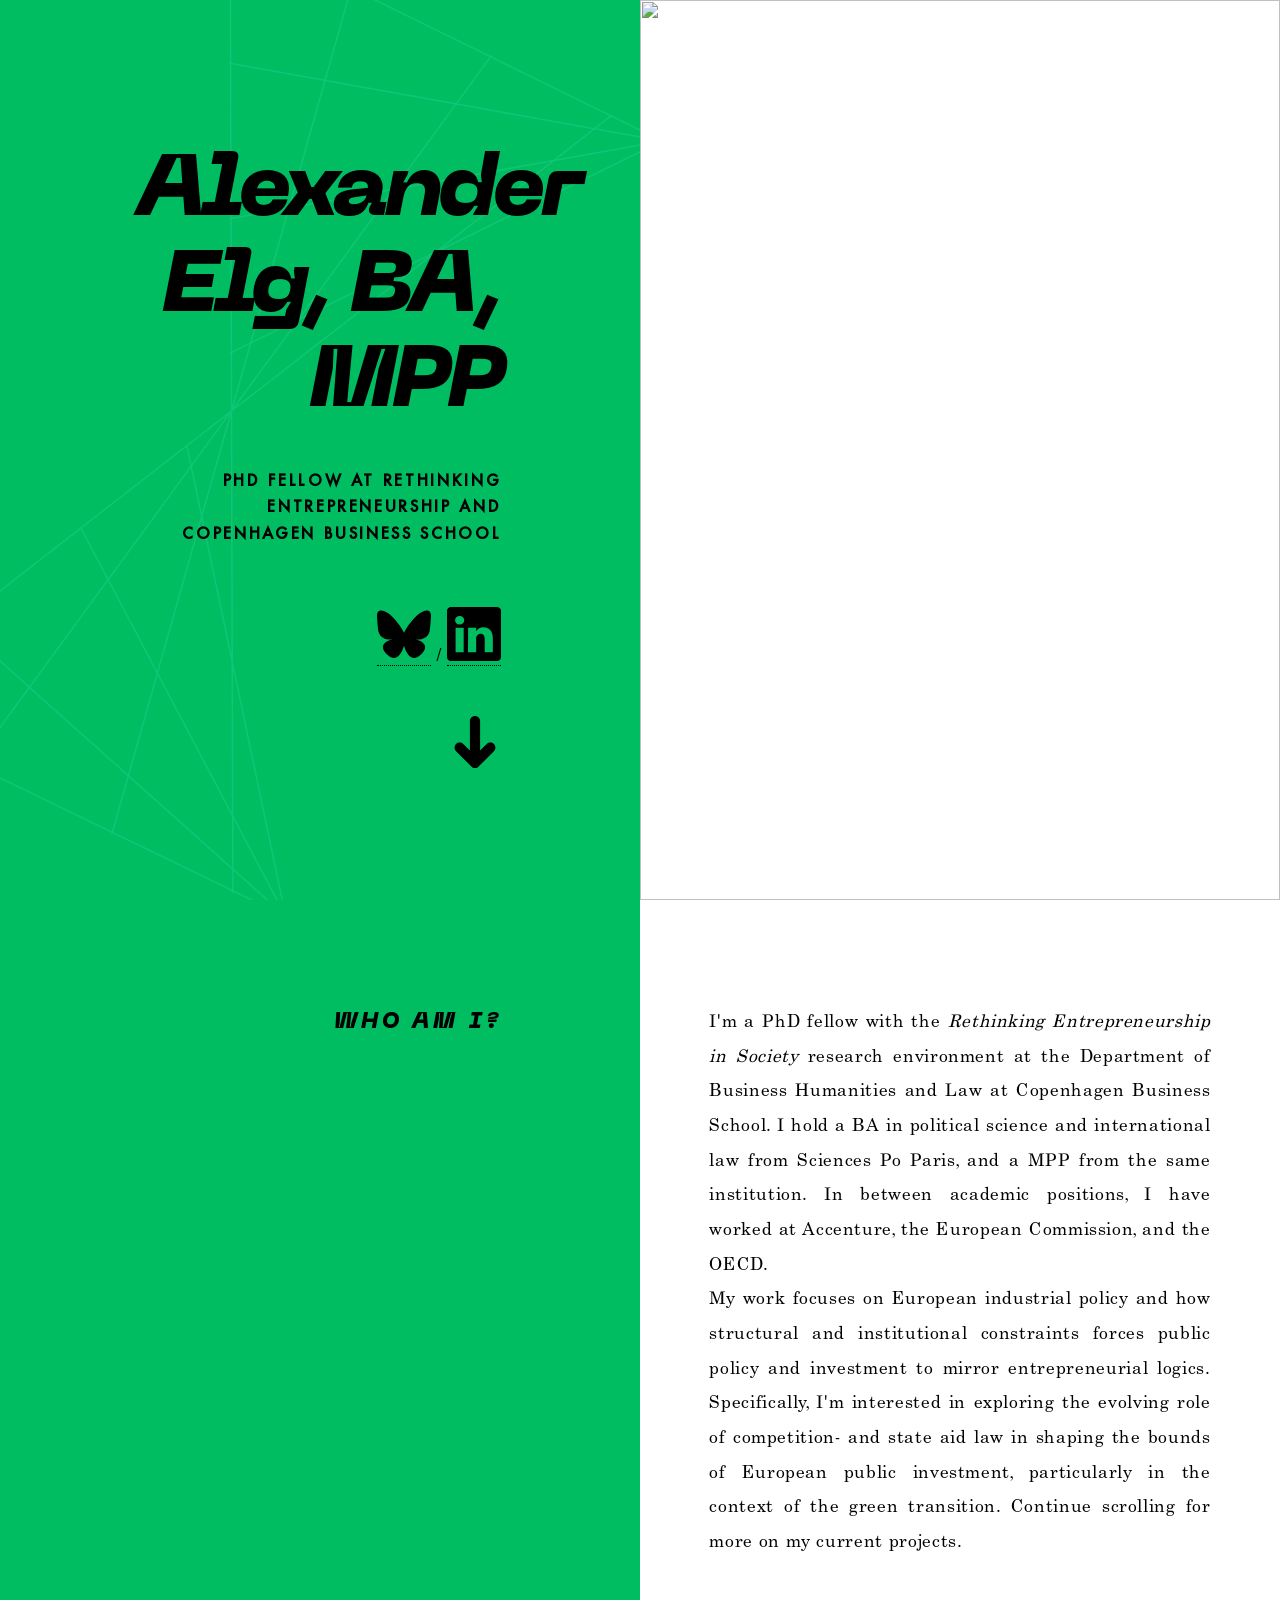
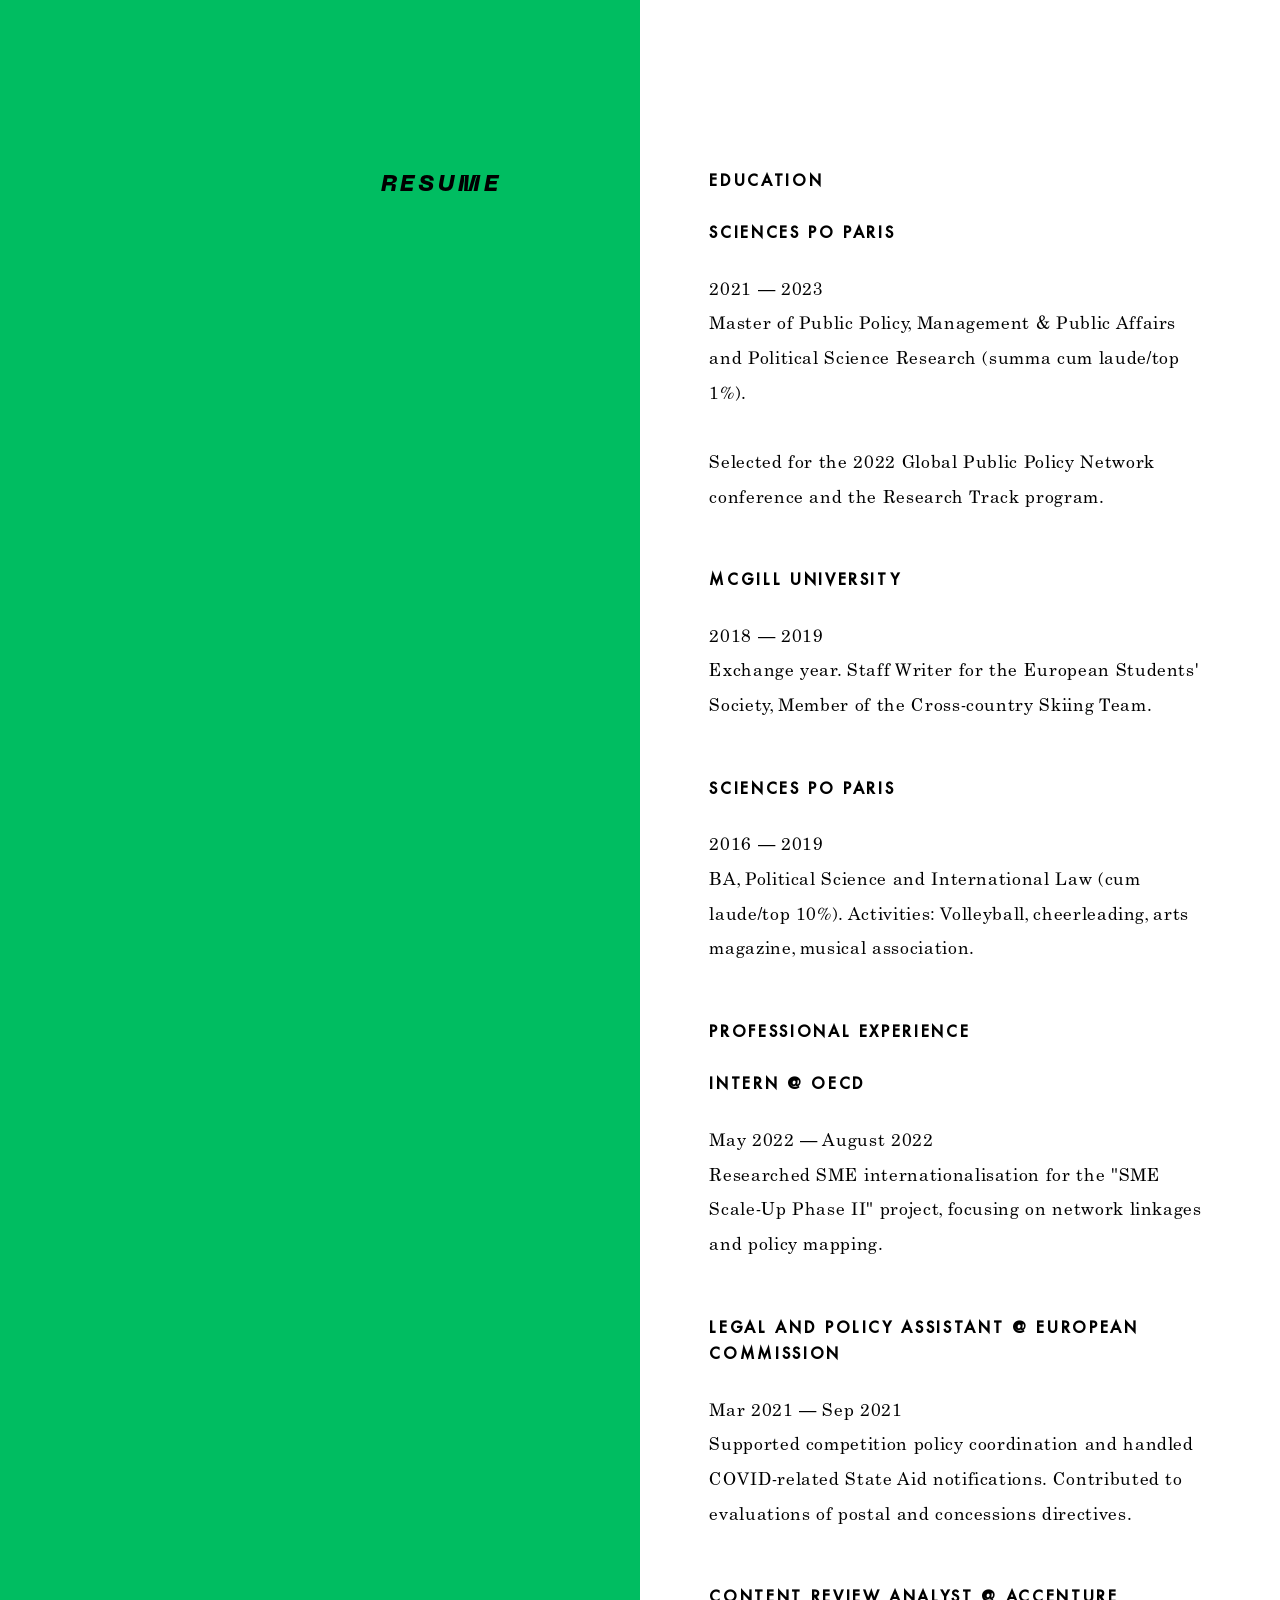
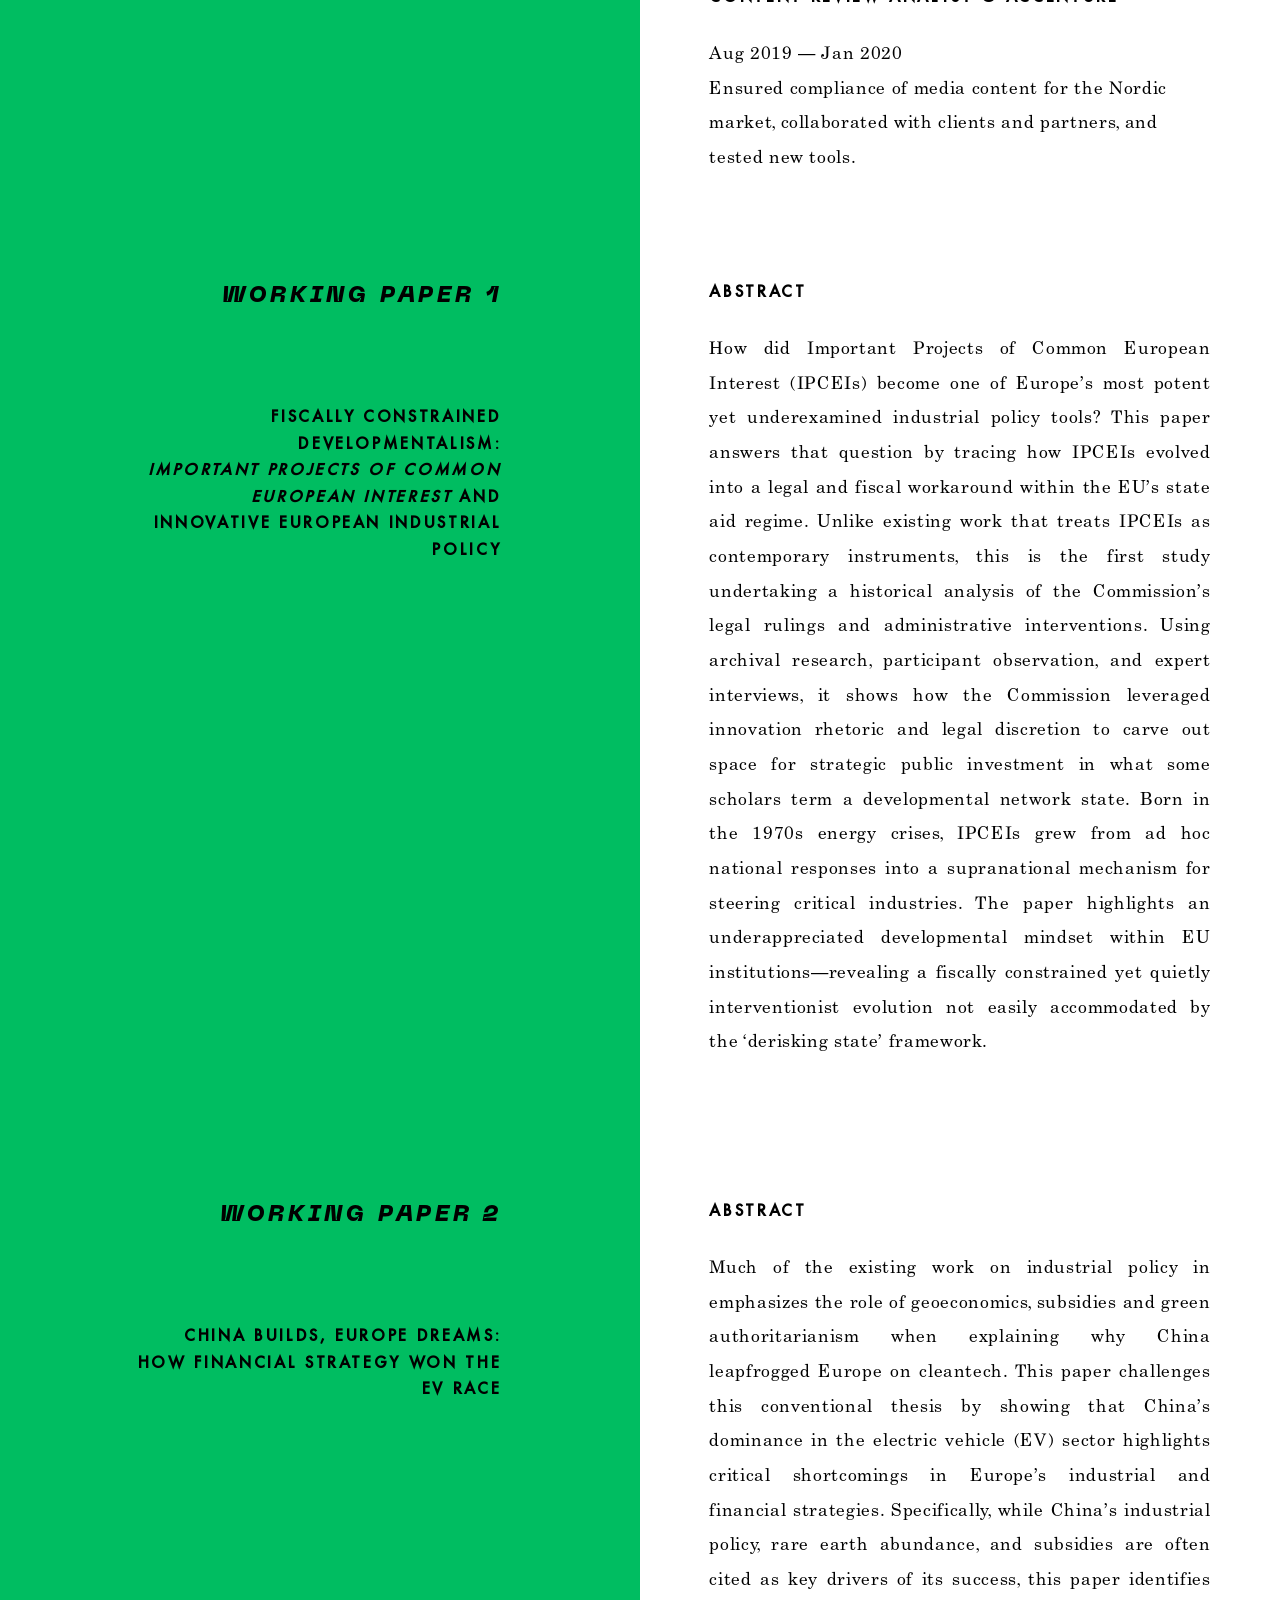
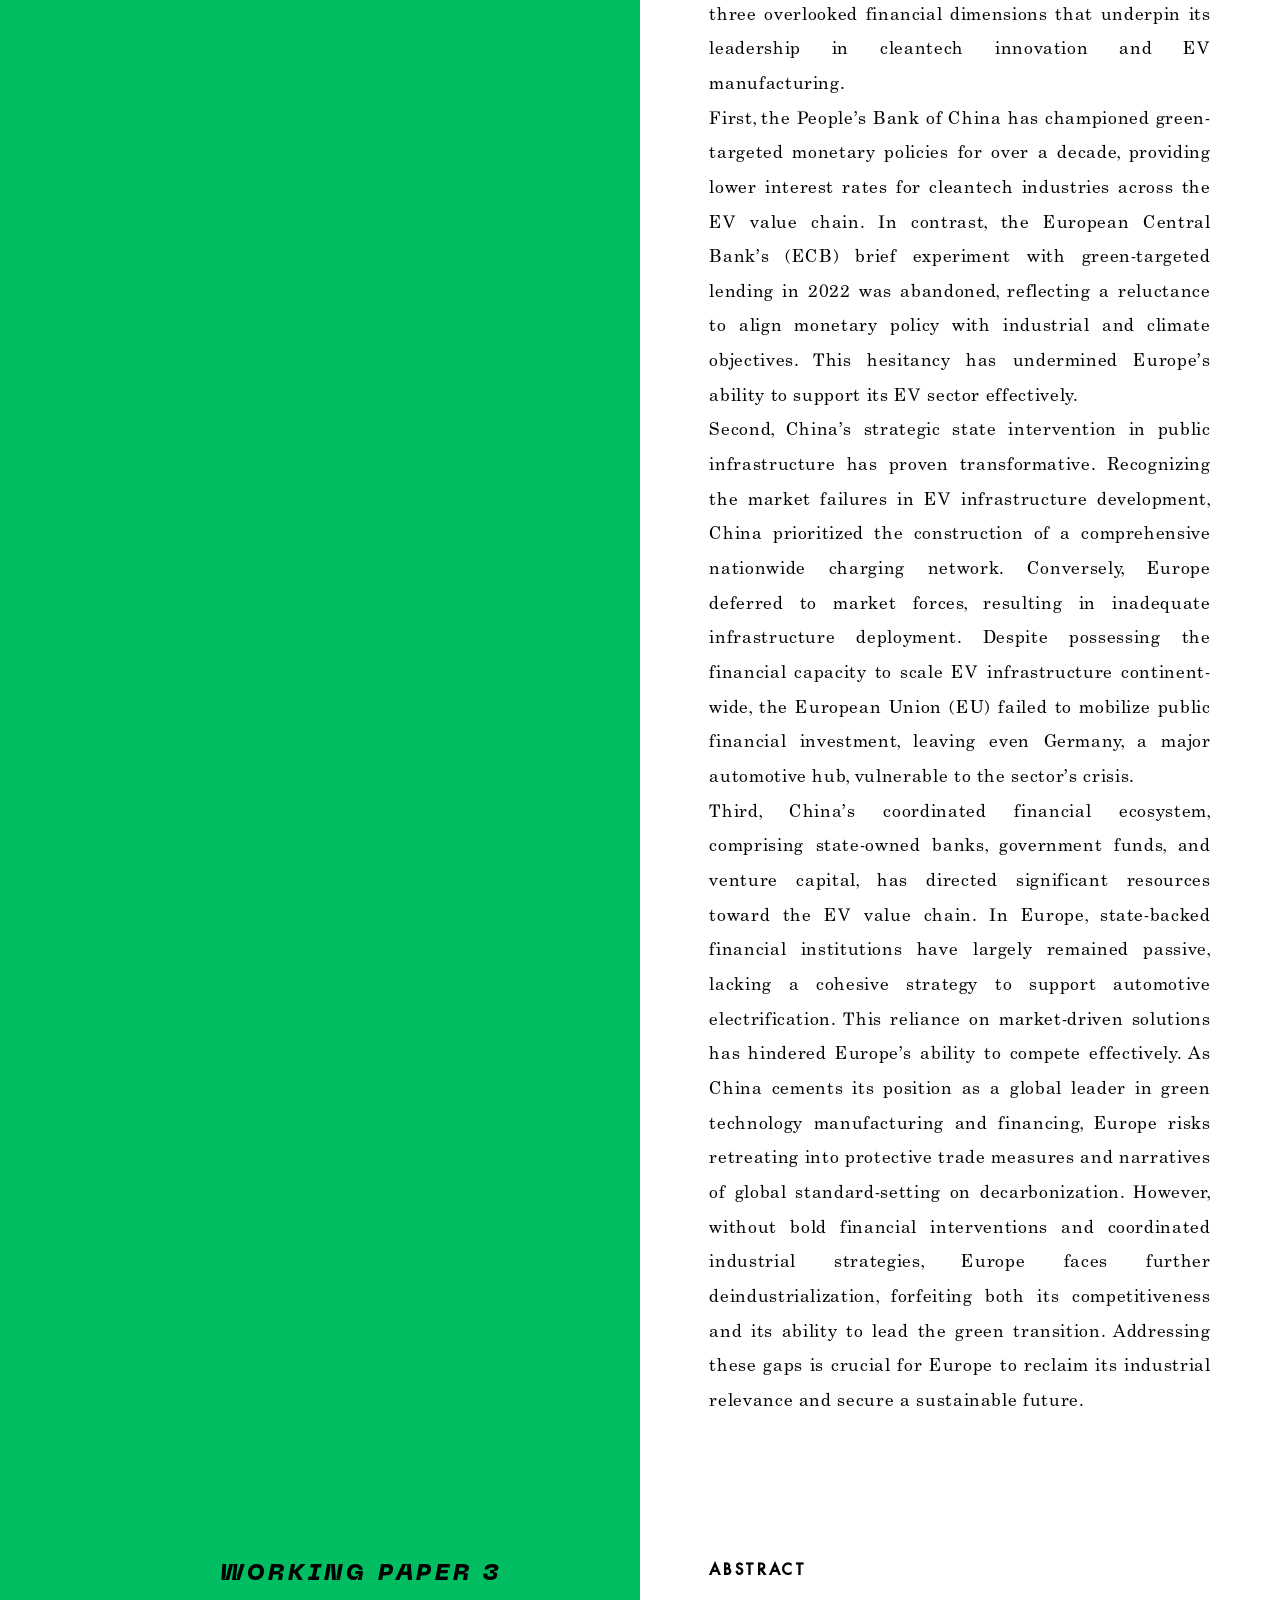
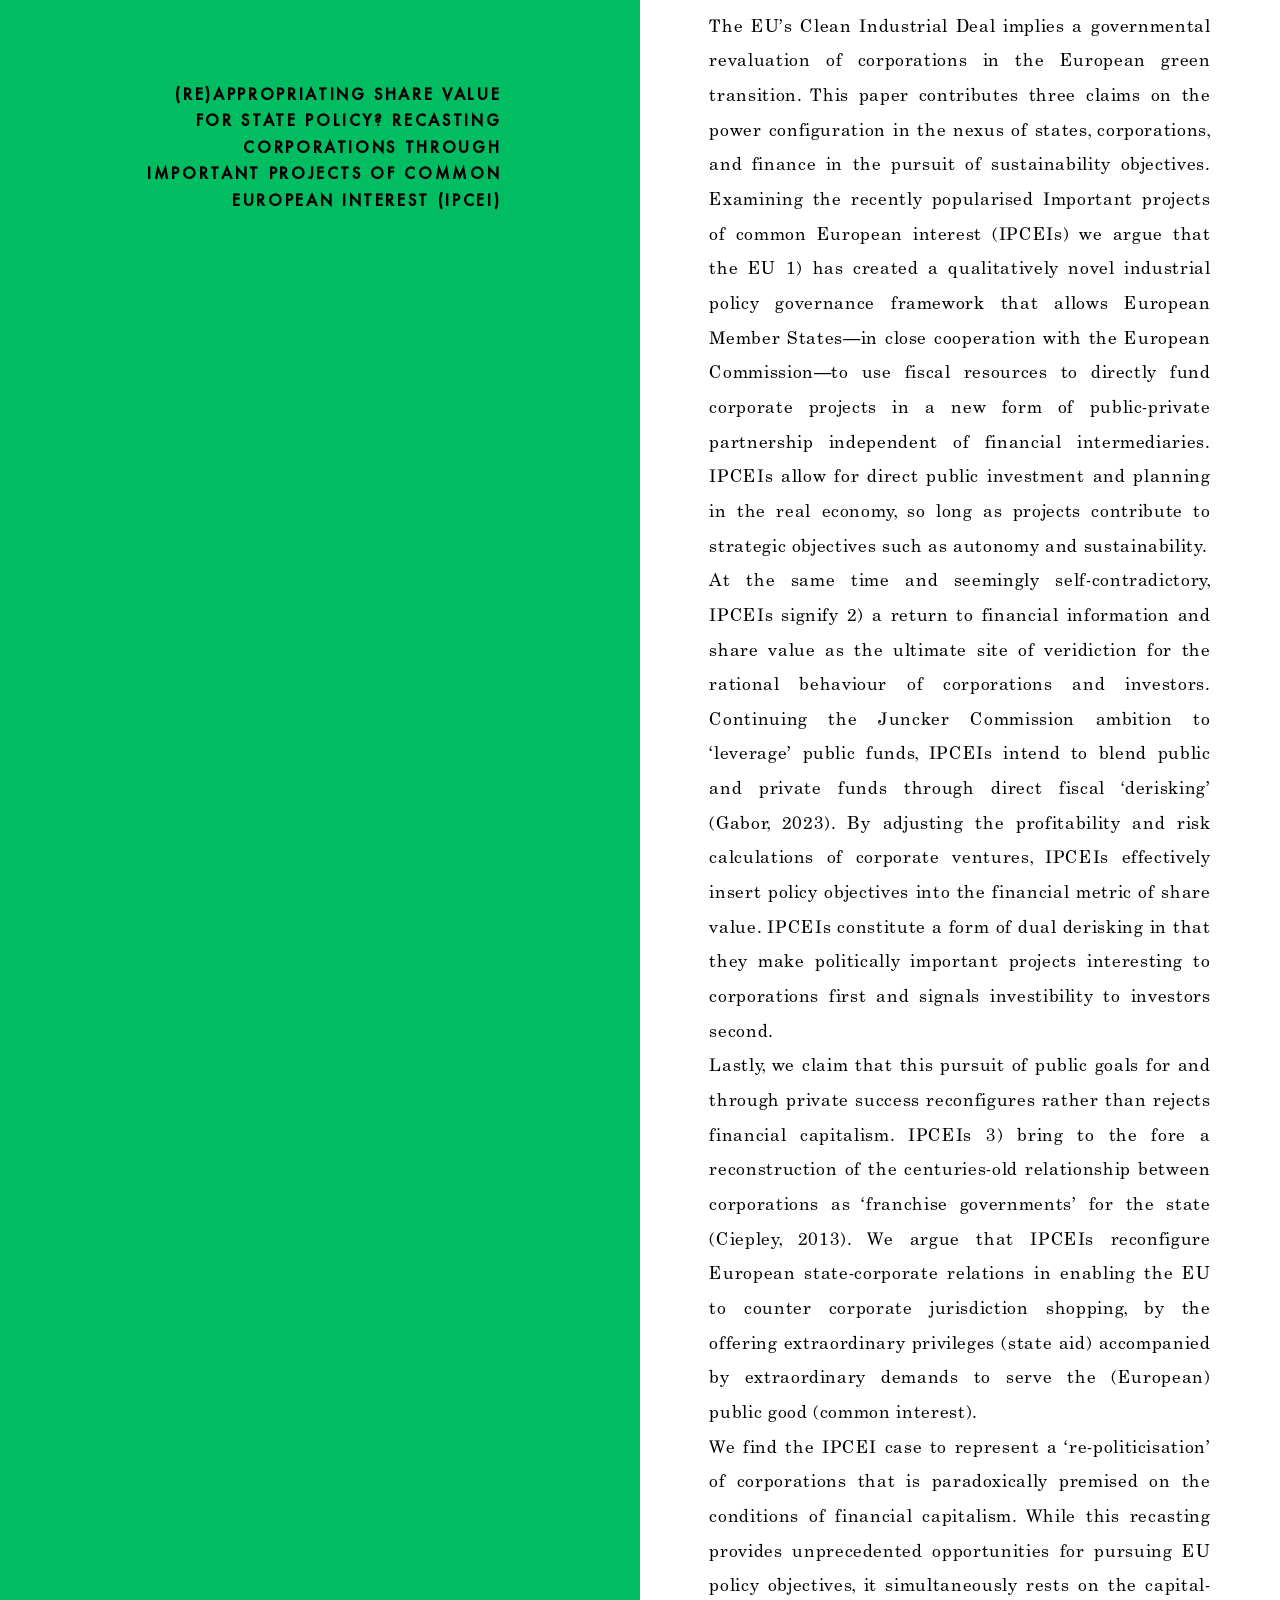
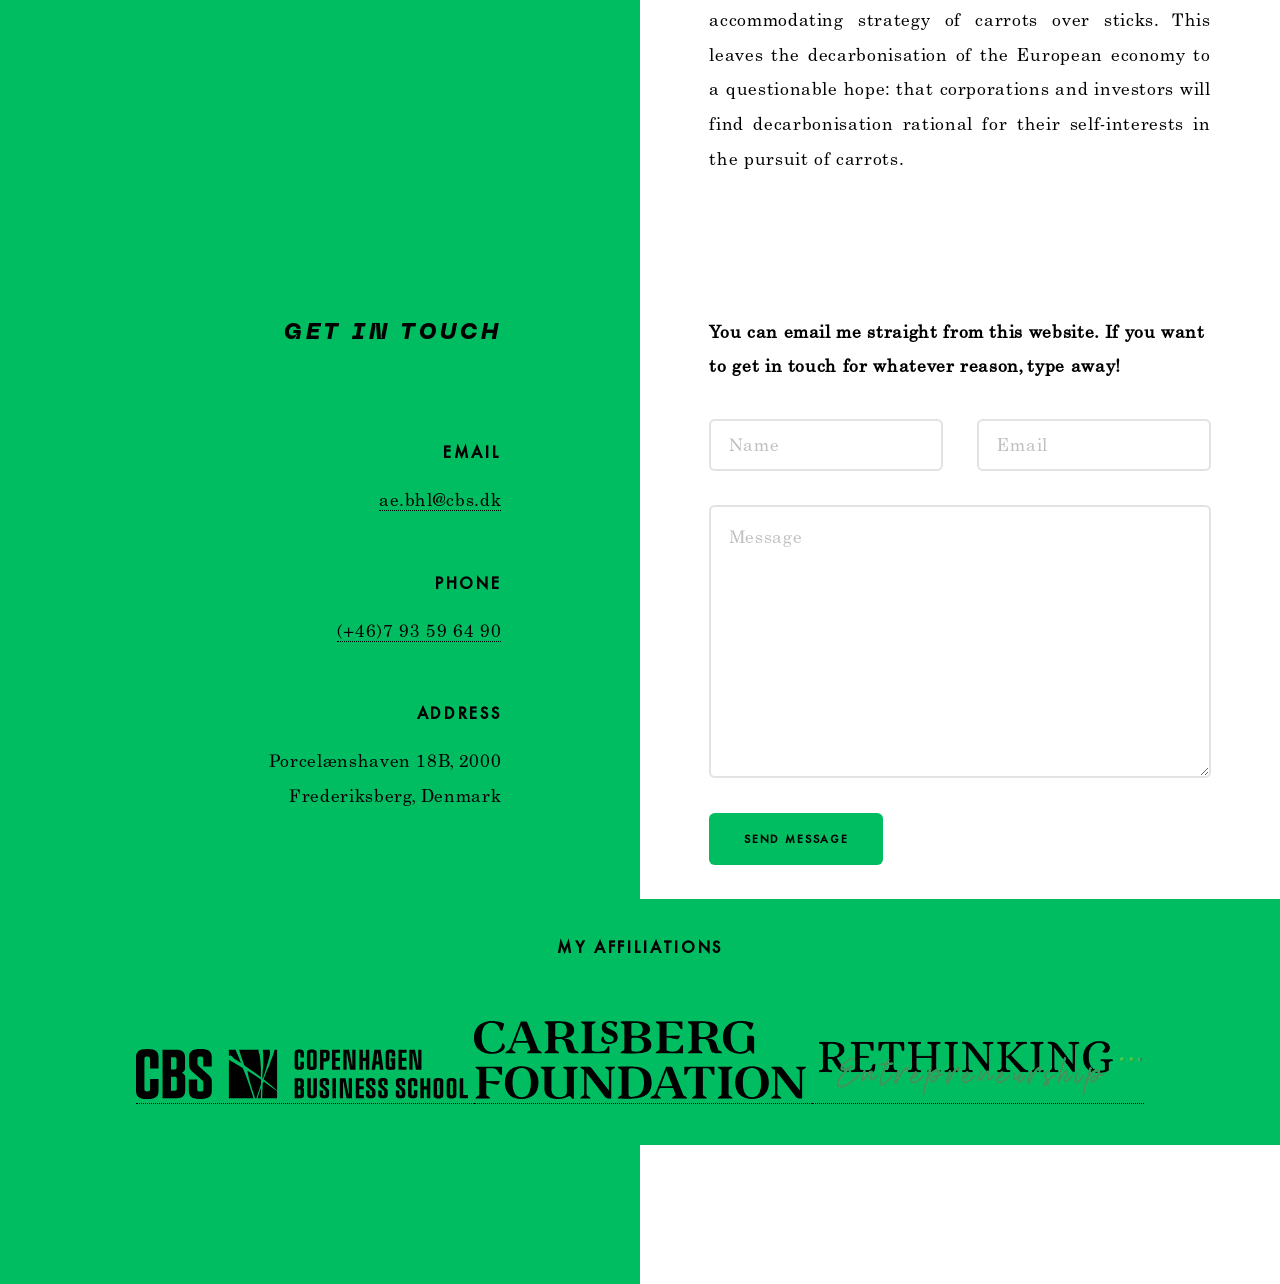
==== commit d54d1720: "Update index.html" ====
--- a/index.html
+++ b/index.html
@@ -33,7 +33,7 @@
 							</ul>
 						</header>
 						<div class="content">
-							<span class="image fill" data-position="center"><img src="images/pic01.jpg" alt="" /></span>
+							<span class="image fill" data-position="center"><img src="/assets/images/pic01.jpg" alt="" /></span>
 						</div>
 					</section>
 
@@ -44,7 +44,7 @@
 						</header>
 						<div class="content">
 							<p style="text-align:justify;">I'm a PhD fellow with the <i>Rethinking Entrepreneurship in Society</i> research environment at the Department of Business Humanities and Law at Copenhagen Business School. I hold a BA in political science and international law from Sciences Po Paris, and a MPP from the same institution. In between academic positions, I have worked at Accenture, the European Commission, and the OECD. <br> My work focuses on European industrial policy and how structural and institutional constraints forces public policy and investment to mirror entrepreneurial logics. Specifically, I'm interested in exploring the evolving role of competition- and state aid law in shaping the bounds of European public investment, particularly in the context of the green transition. Continue scrolling for more on my current projects. </p>
-							<span class="image main"><img src="images/pic02.jpg" alt="" /></span>
+							<span class="image main"><img src="/assets/images/pic01.jpg" alt="" /></span>
 						</div>
 					</section>
 <!-- Section -->
@@ -195,11 +195,11 @@
 <footer class="site-footer">
 <div class="footer-images">
   <h3>My affiliations</h3><br>
-  <a href="https://www.cbs.dk/en"><img src='/images/CBS Logo Black.svg'</a>
-  <a href="https://carlsbergfondet.dk/en/"><img src='/images/CB Black.svg'</a>
-  <a href="https://www.rethinkingentrepreneurship.com/"><img src='/images/Reship (3).png'</a>
+  <a href="https://www.cbs.dk/en"><img src='/assets/images/CBS Logo Black.svg'</a>
+  <a href="https://carlsbergfondet.dk/en/"><img src='/assets/images/CB Black.svg'</a>
+  <a href="https://www.rethinkingentrepreneurship.com/"><img src='/assets/images/Reship (3).png'</a>
   </div>
 </footer>
 
 
-</html>+</html>
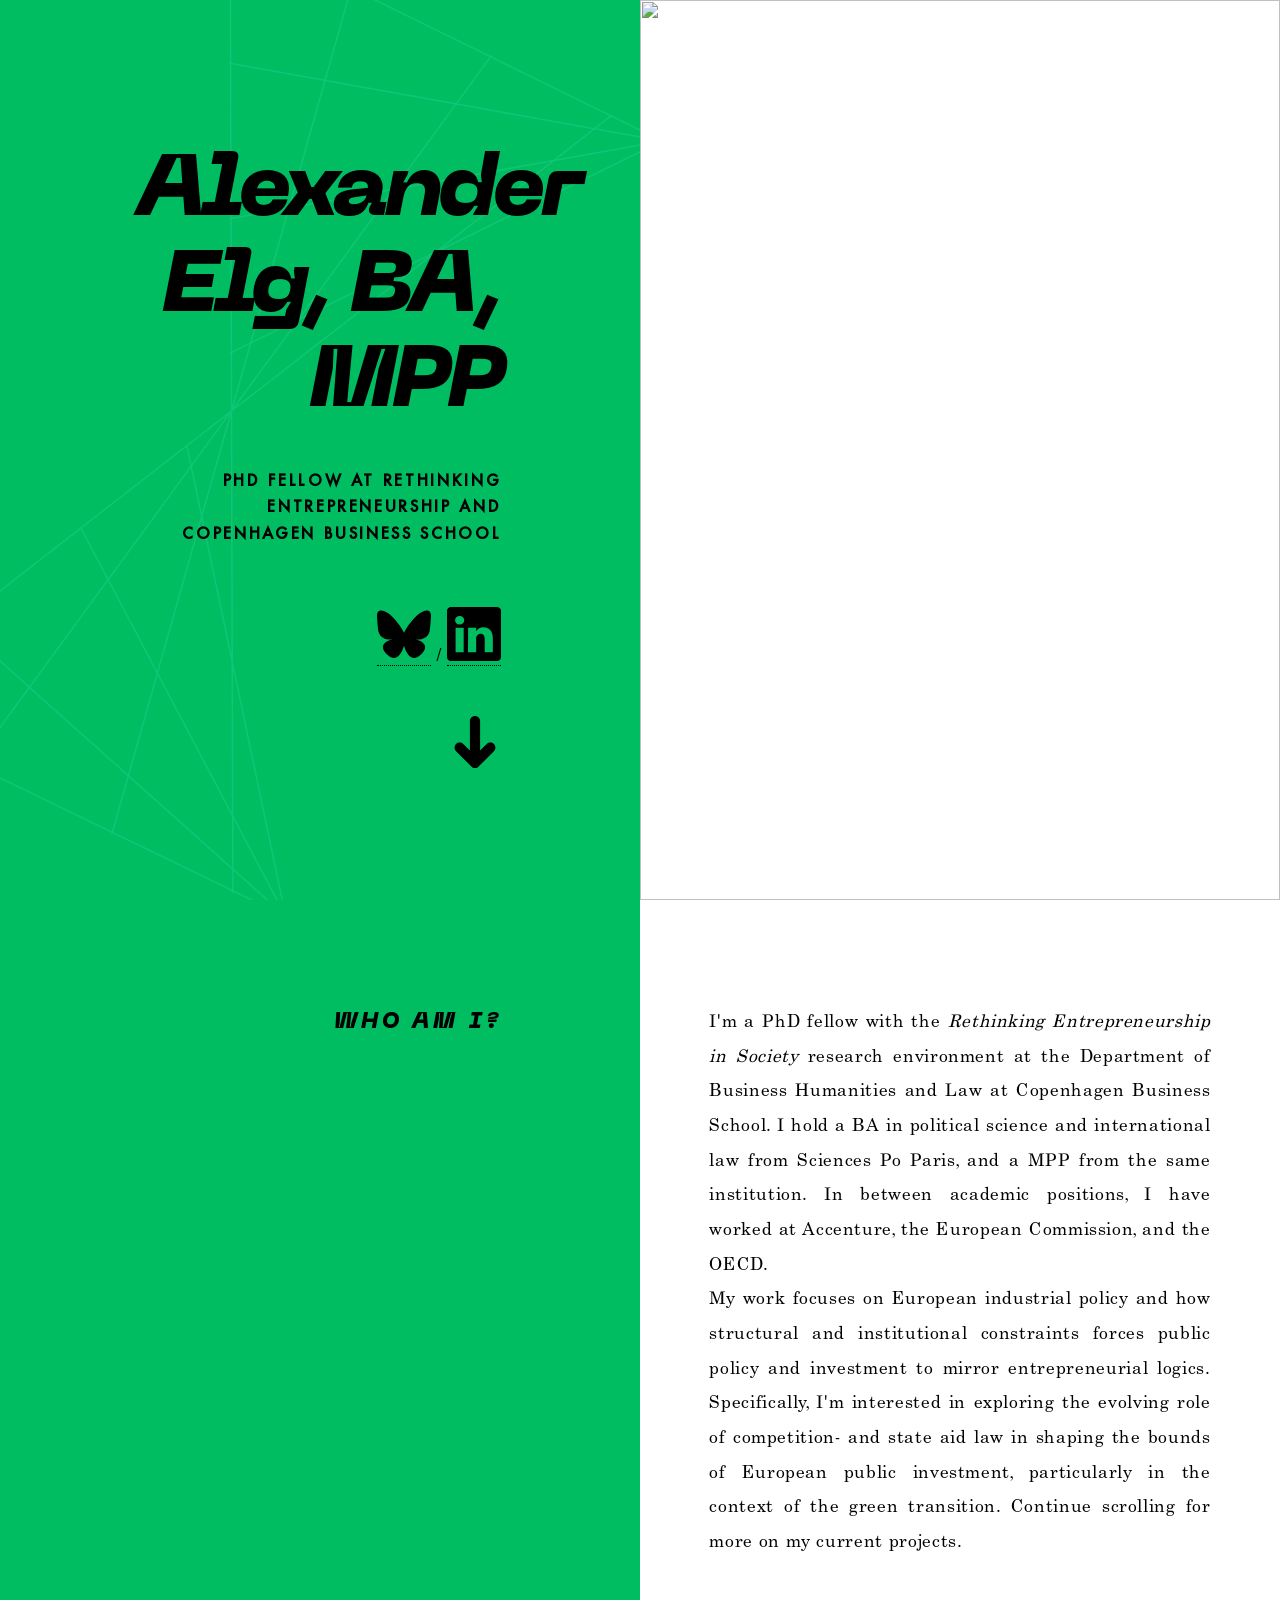
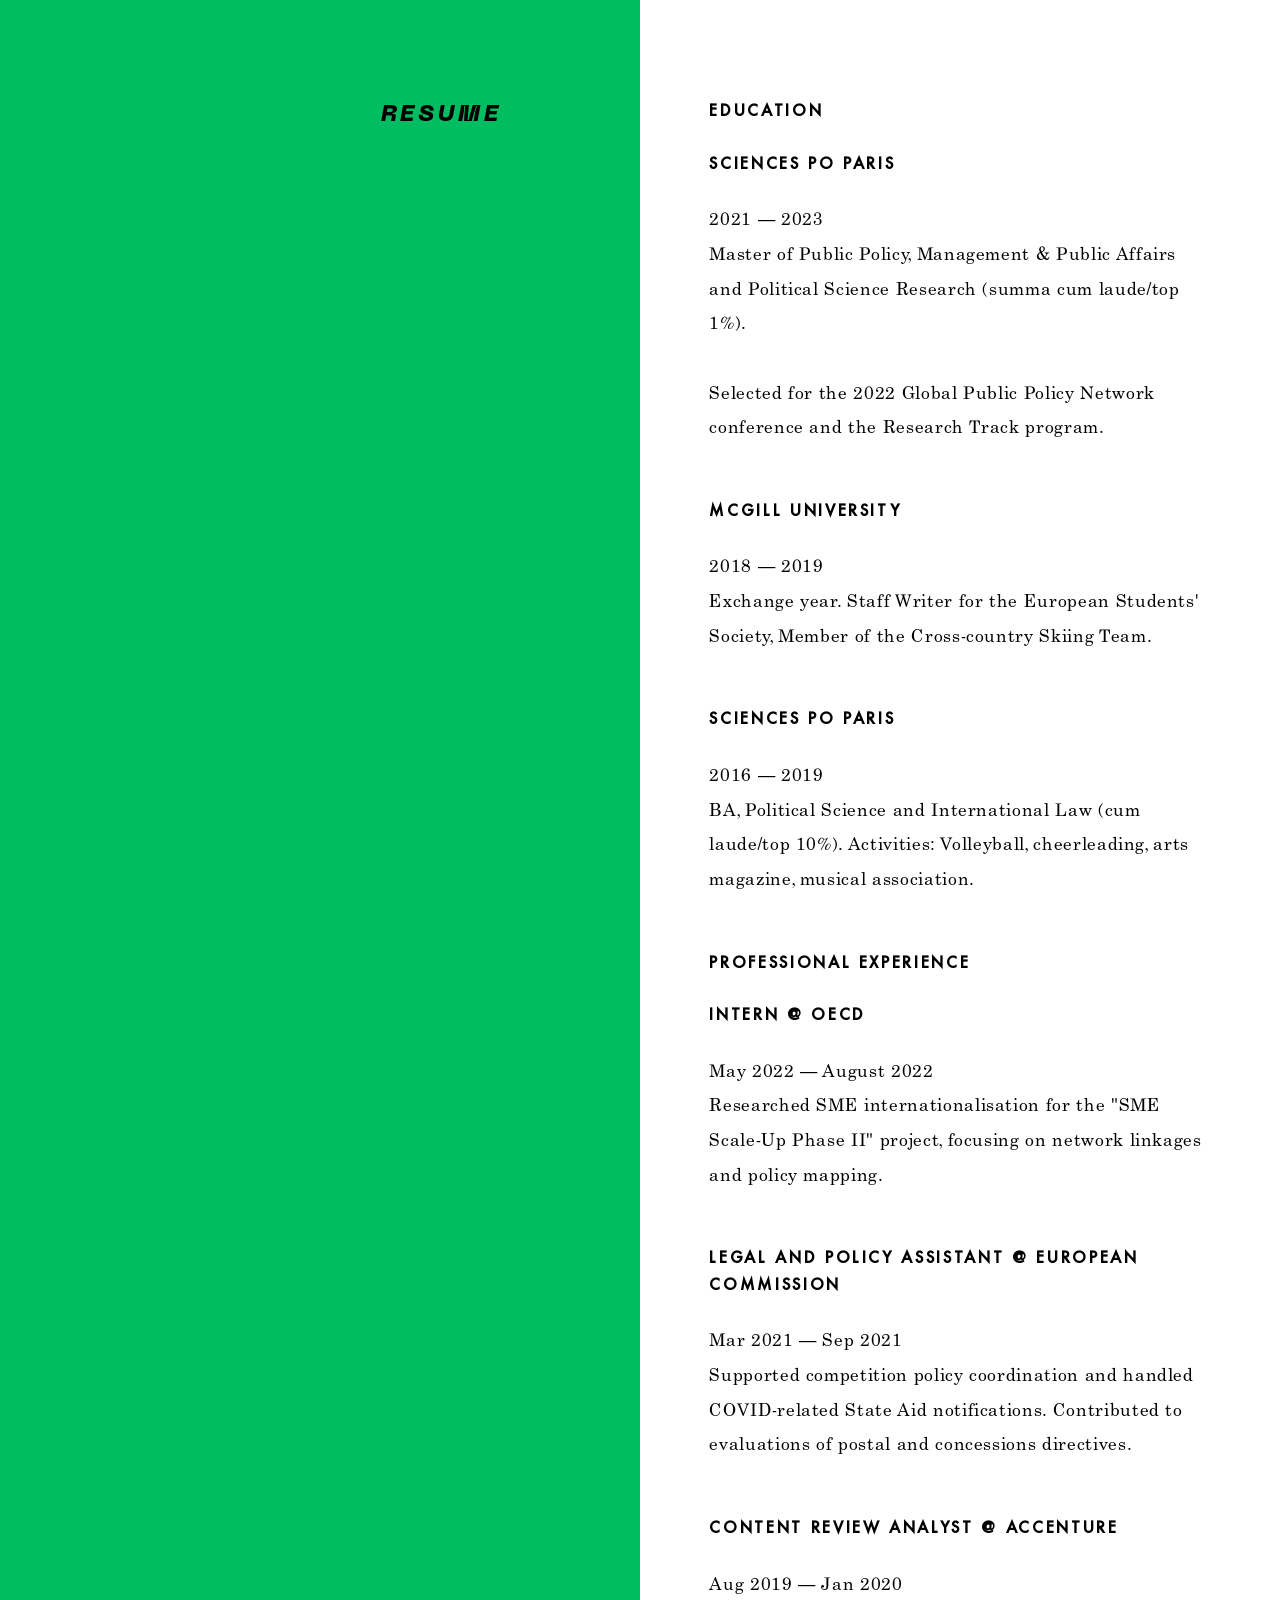
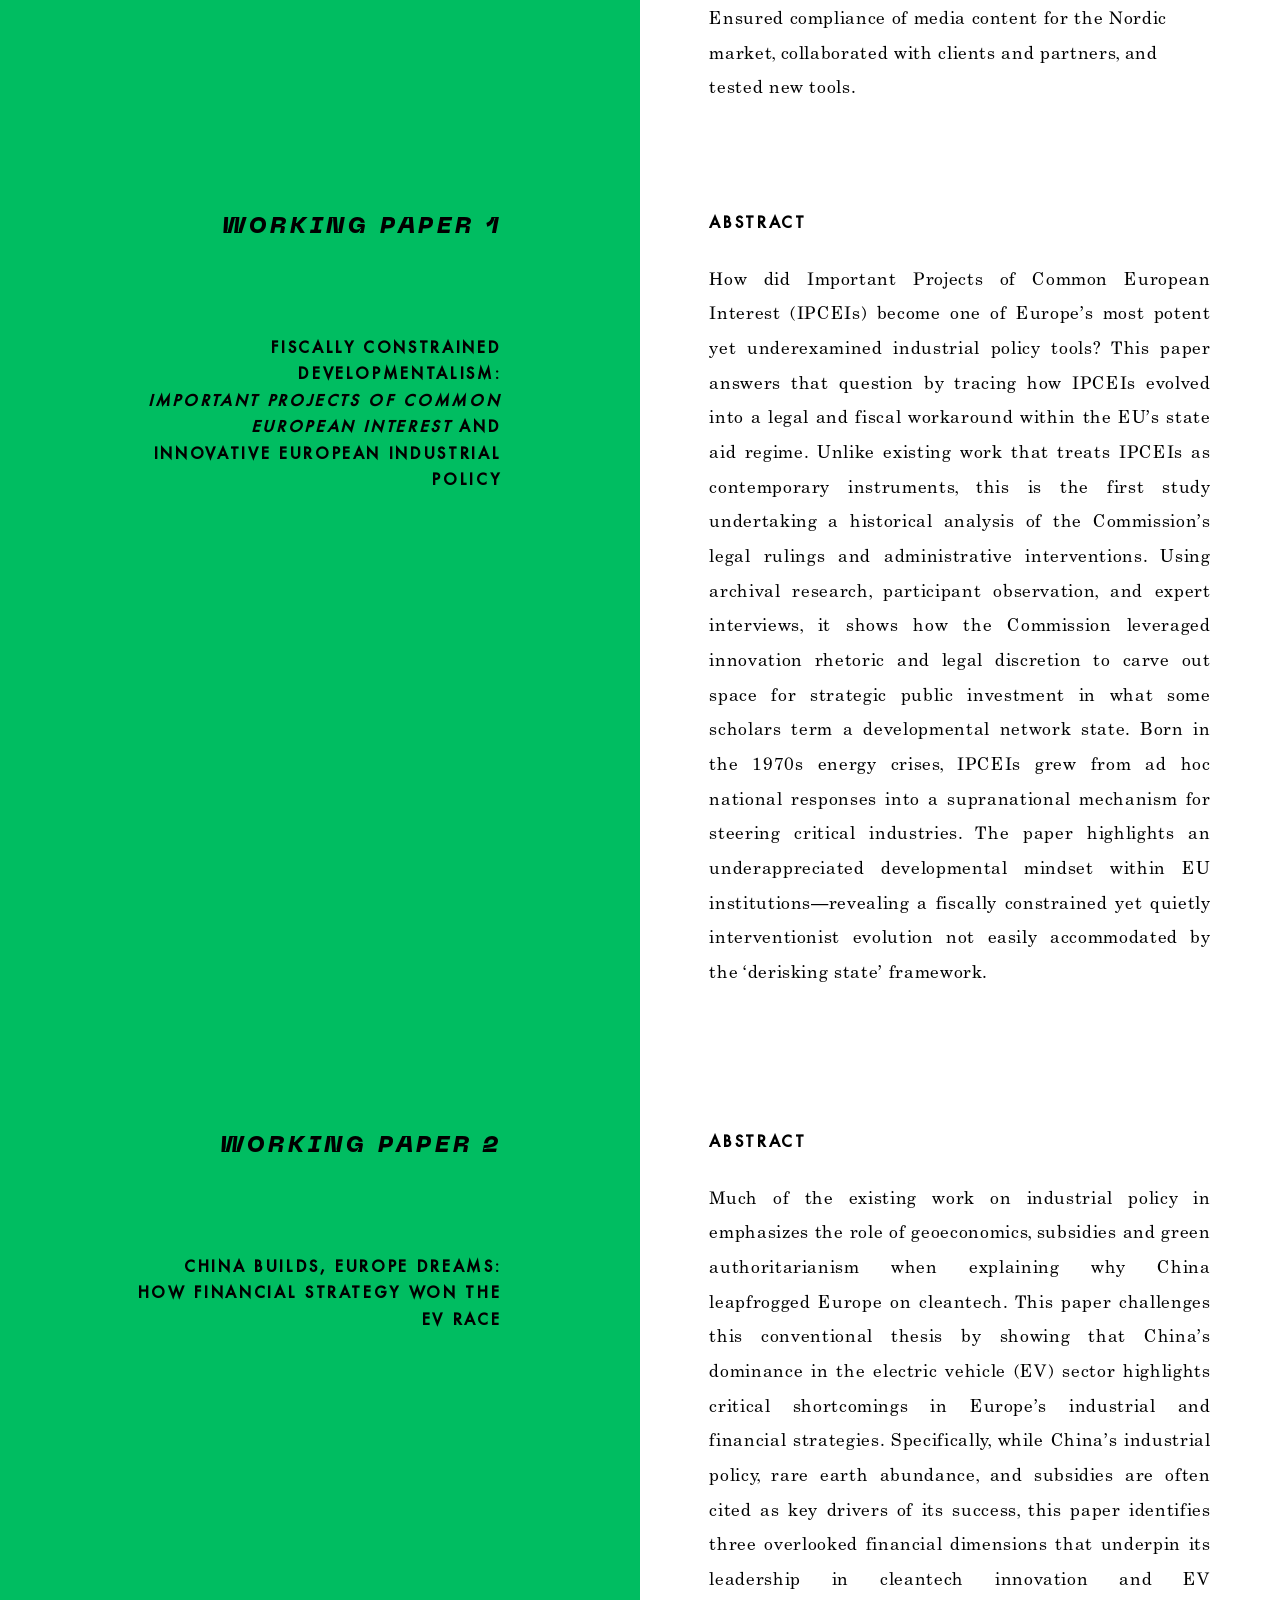
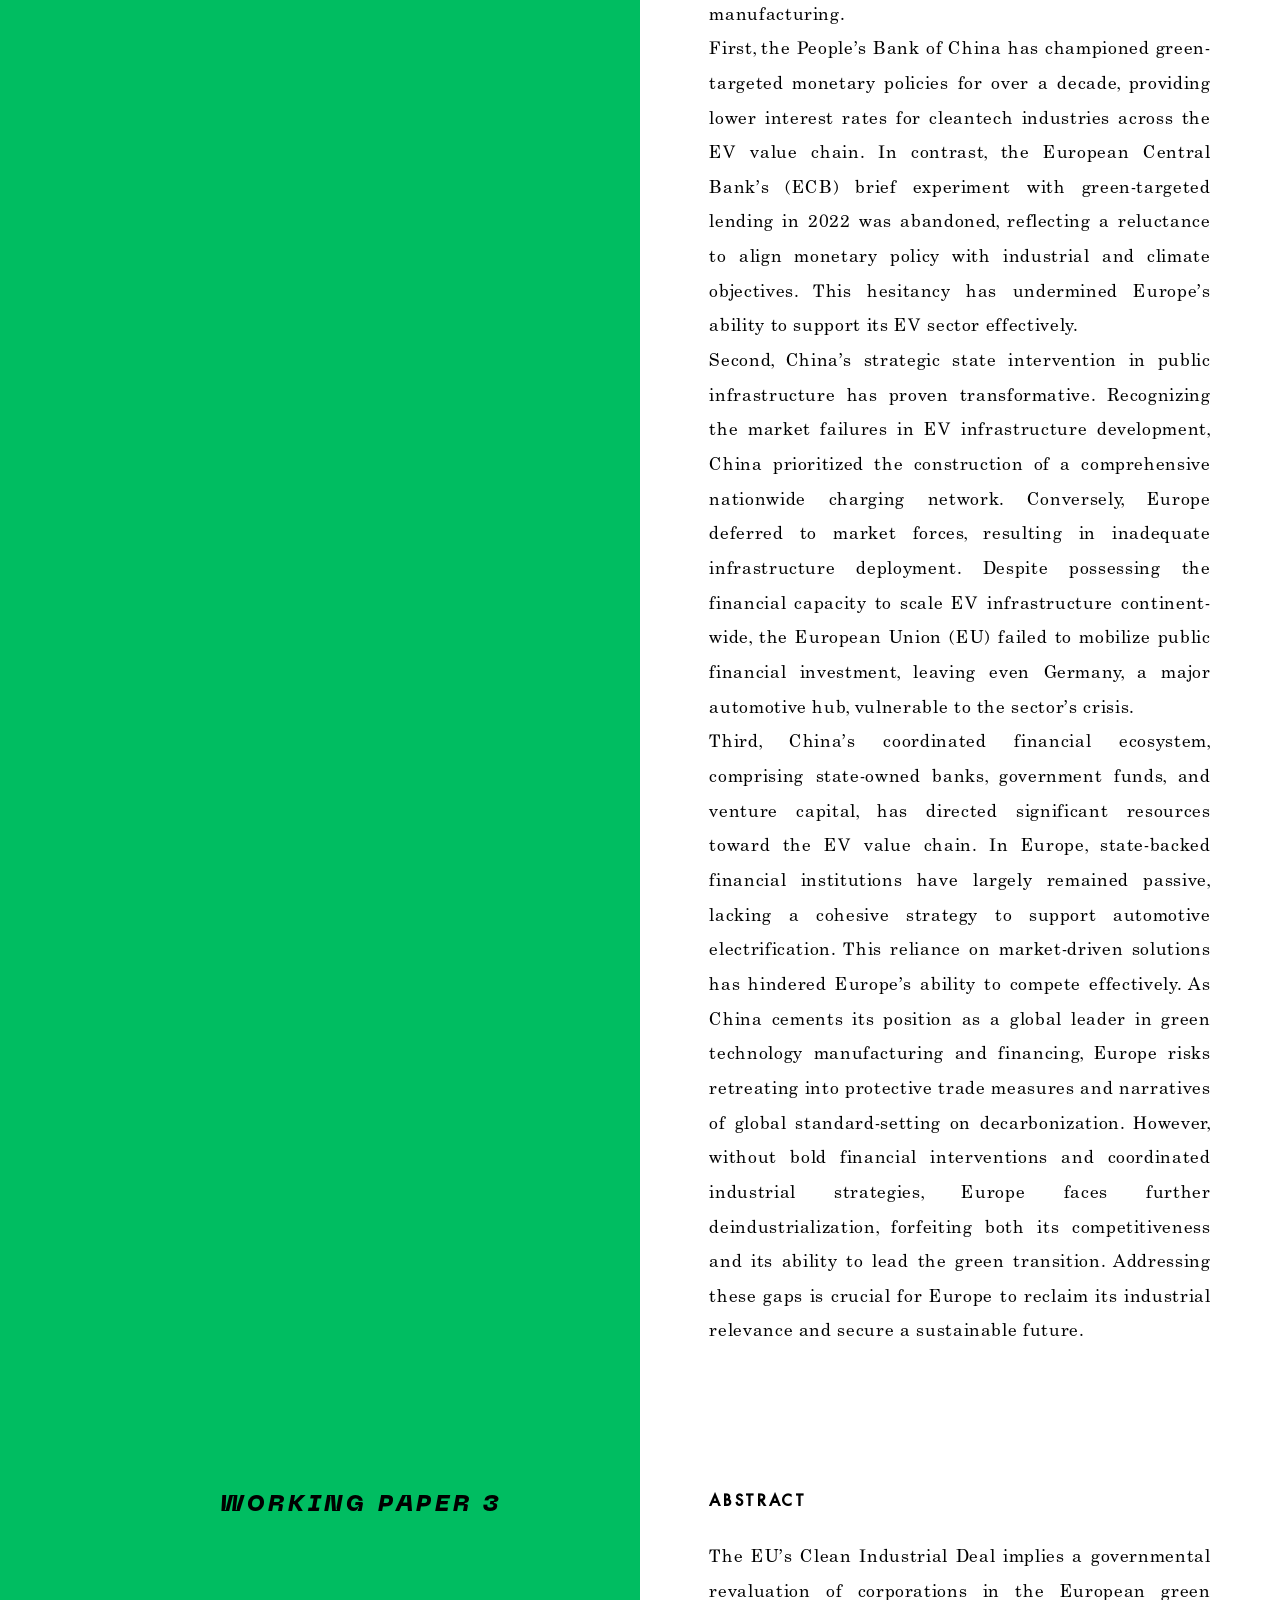
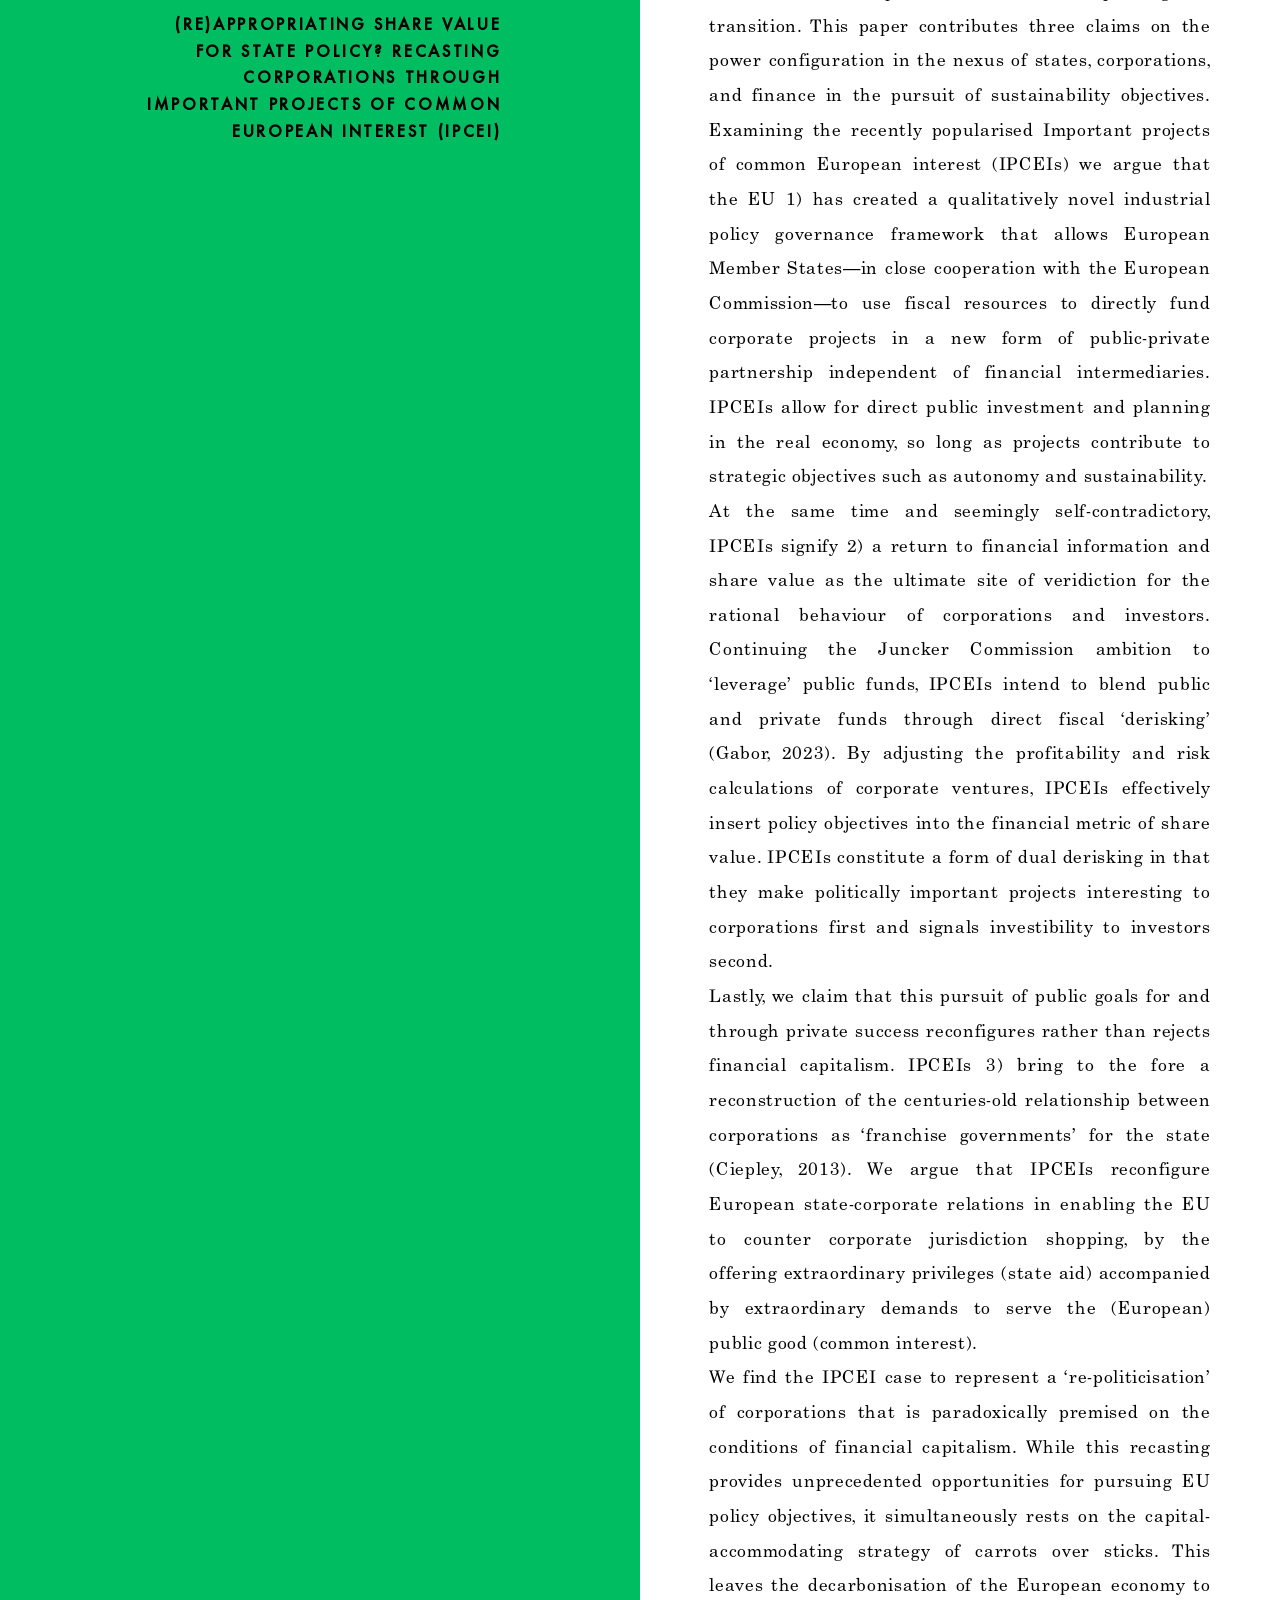
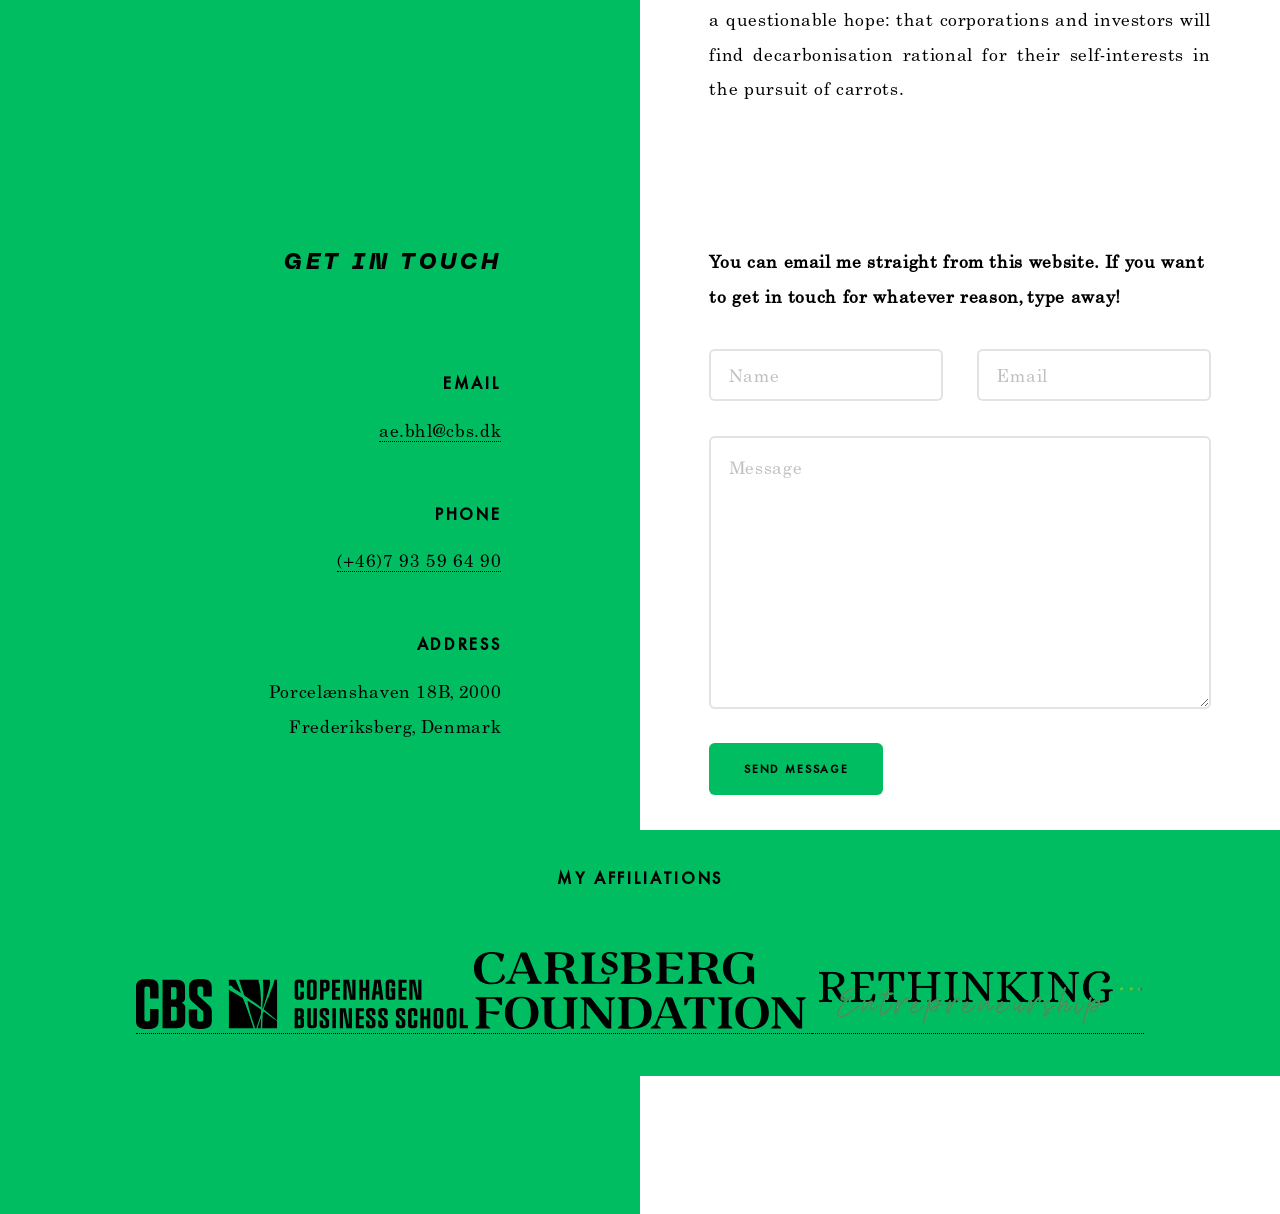
==== commit 117f2b5c: "Update index.html" ====
--- a/index.html
+++ b/index.html
@@ -33,7 +33,7 @@
 							</ul>
 						</header>
 						<div class="content">
-							<span class="image fill" data-position="center"><img src="/assets/images/pic01.jpg" alt="" /></span>
+							<span class="image fill" data-position="center"><img src="./assets/images/pic01.jpg" alt="" /></span>
 						</div>
 					</section>
 
@@ -44,7 +44,6 @@
 						</header>
 						<div class="content">
 							<p style="text-align:justify;">I'm a PhD fellow with the <i>Rethinking Entrepreneurship in Society</i> research environment at the Department of Business Humanities and Law at Copenhagen Business School. I hold a BA in political science and international law from Sciences Po Paris, and a MPP from the same institution. In between academic positions, I have worked at Accenture, the European Commission, and the OECD. <br> My work focuses on European industrial policy and how structural and institutional constraints forces public policy and investment to mirror entrepreneurial logics. Specifically, I'm interested in exploring the evolving role of competition- and state aid law in shaping the bounds of European public investment, particularly in the context of the green transition. Continue scrolling for more on my current projects. </p>
-							<span class="image main"><img src="/assets/images/pic01.jpg" alt="" /></span>
 						</div>
 					</section>
 <!-- Section -->
@@ -195,9 +194,9 @@
 <footer class="site-footer">
 <div class="footer-images">
   <h3>My affiliations</h3><br>
-  <a href="https://www.cbs.dk/en"><img src='/assets/images/CBS Logo Black.svg'</a>
-  <a href="https://carlsbergfondet.dk/en/"><img src='/assets/images/CB Black.svg'</a>
-  <a href="https://www.rethinkingentrepreneurship.com/"><img src='/assets/images/Reship (3).png'</a>
+  <a href="https://www.cbs.dk/en"><img src='./assets/images/CBS Logo Black.svg'</a>
+  <a href="https://carlsbergfondet.dk/en/"><img src='./assets/images/CB Black.svg'</a>
+  <a href="https://www.rethinkingentrepreneurship.com/"><img src='./assets/images/Reship (3).png'</a>
   </div>
 </footer>
 
